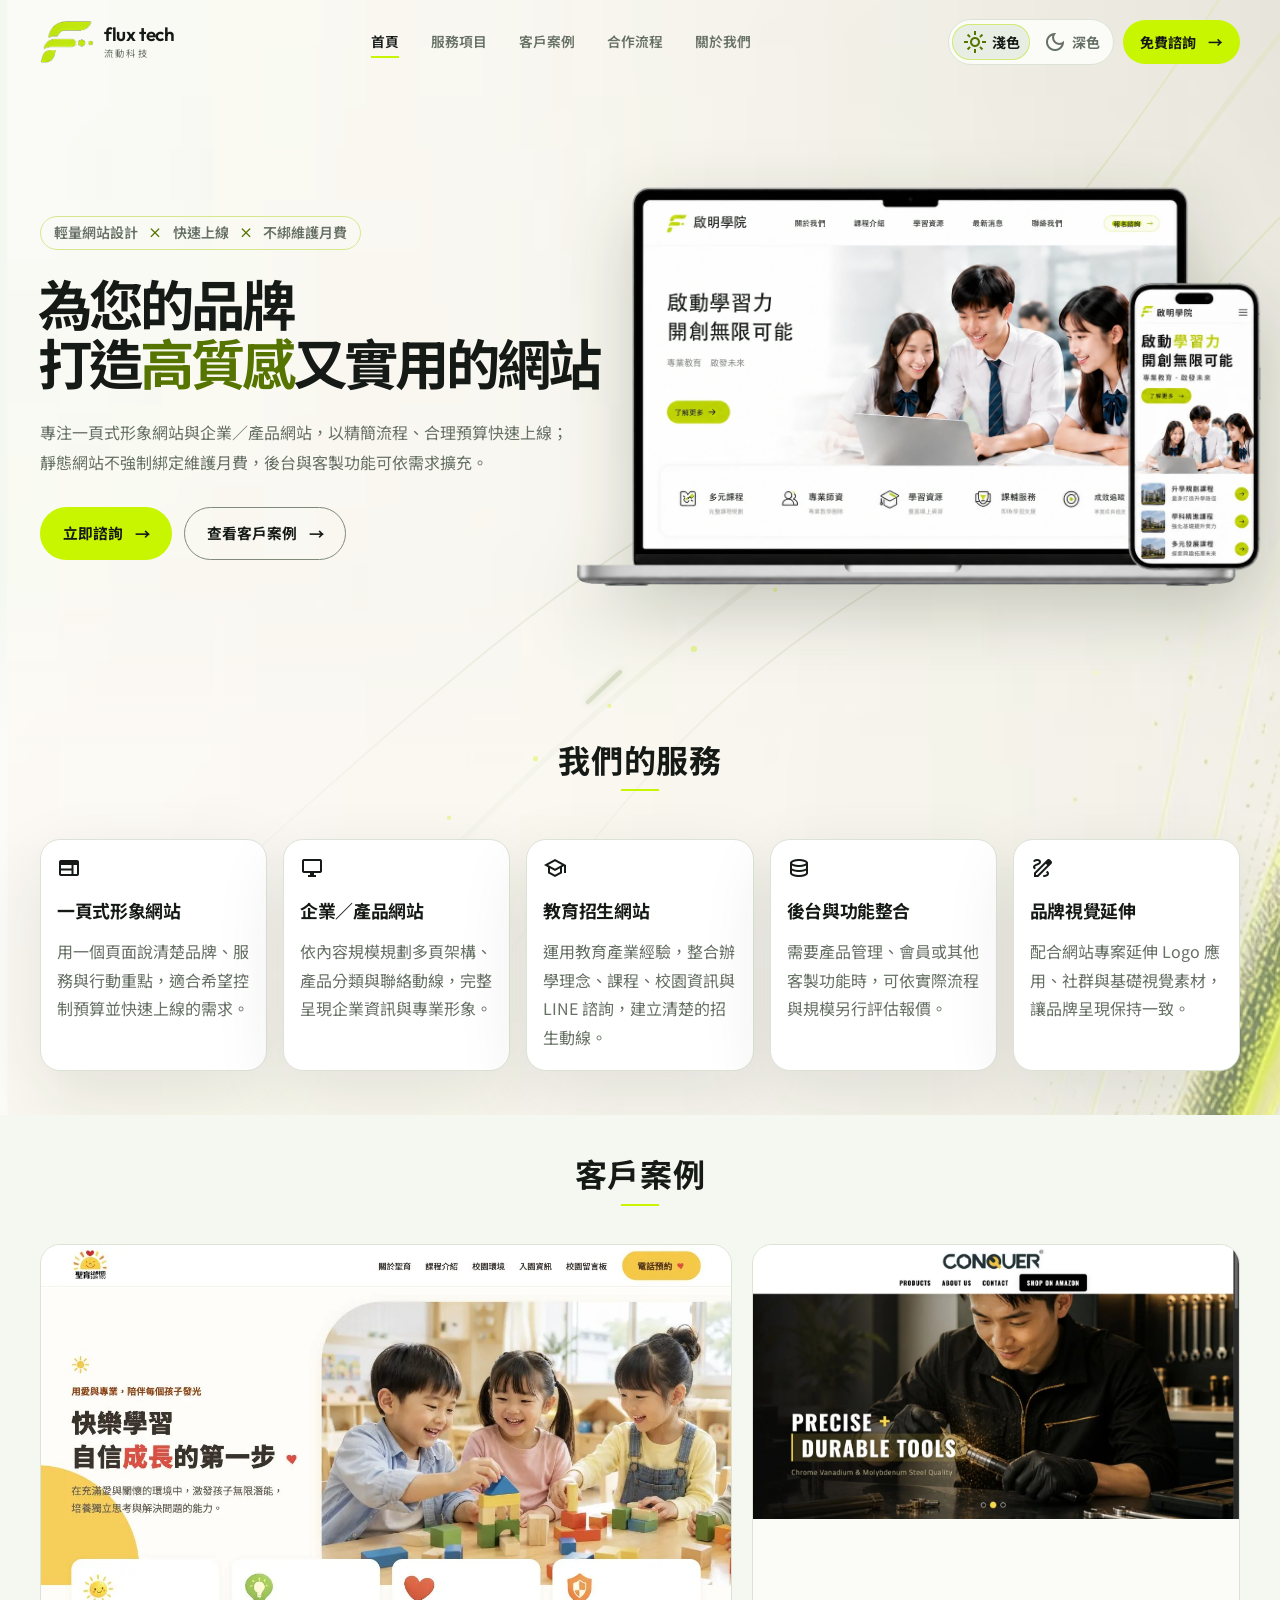
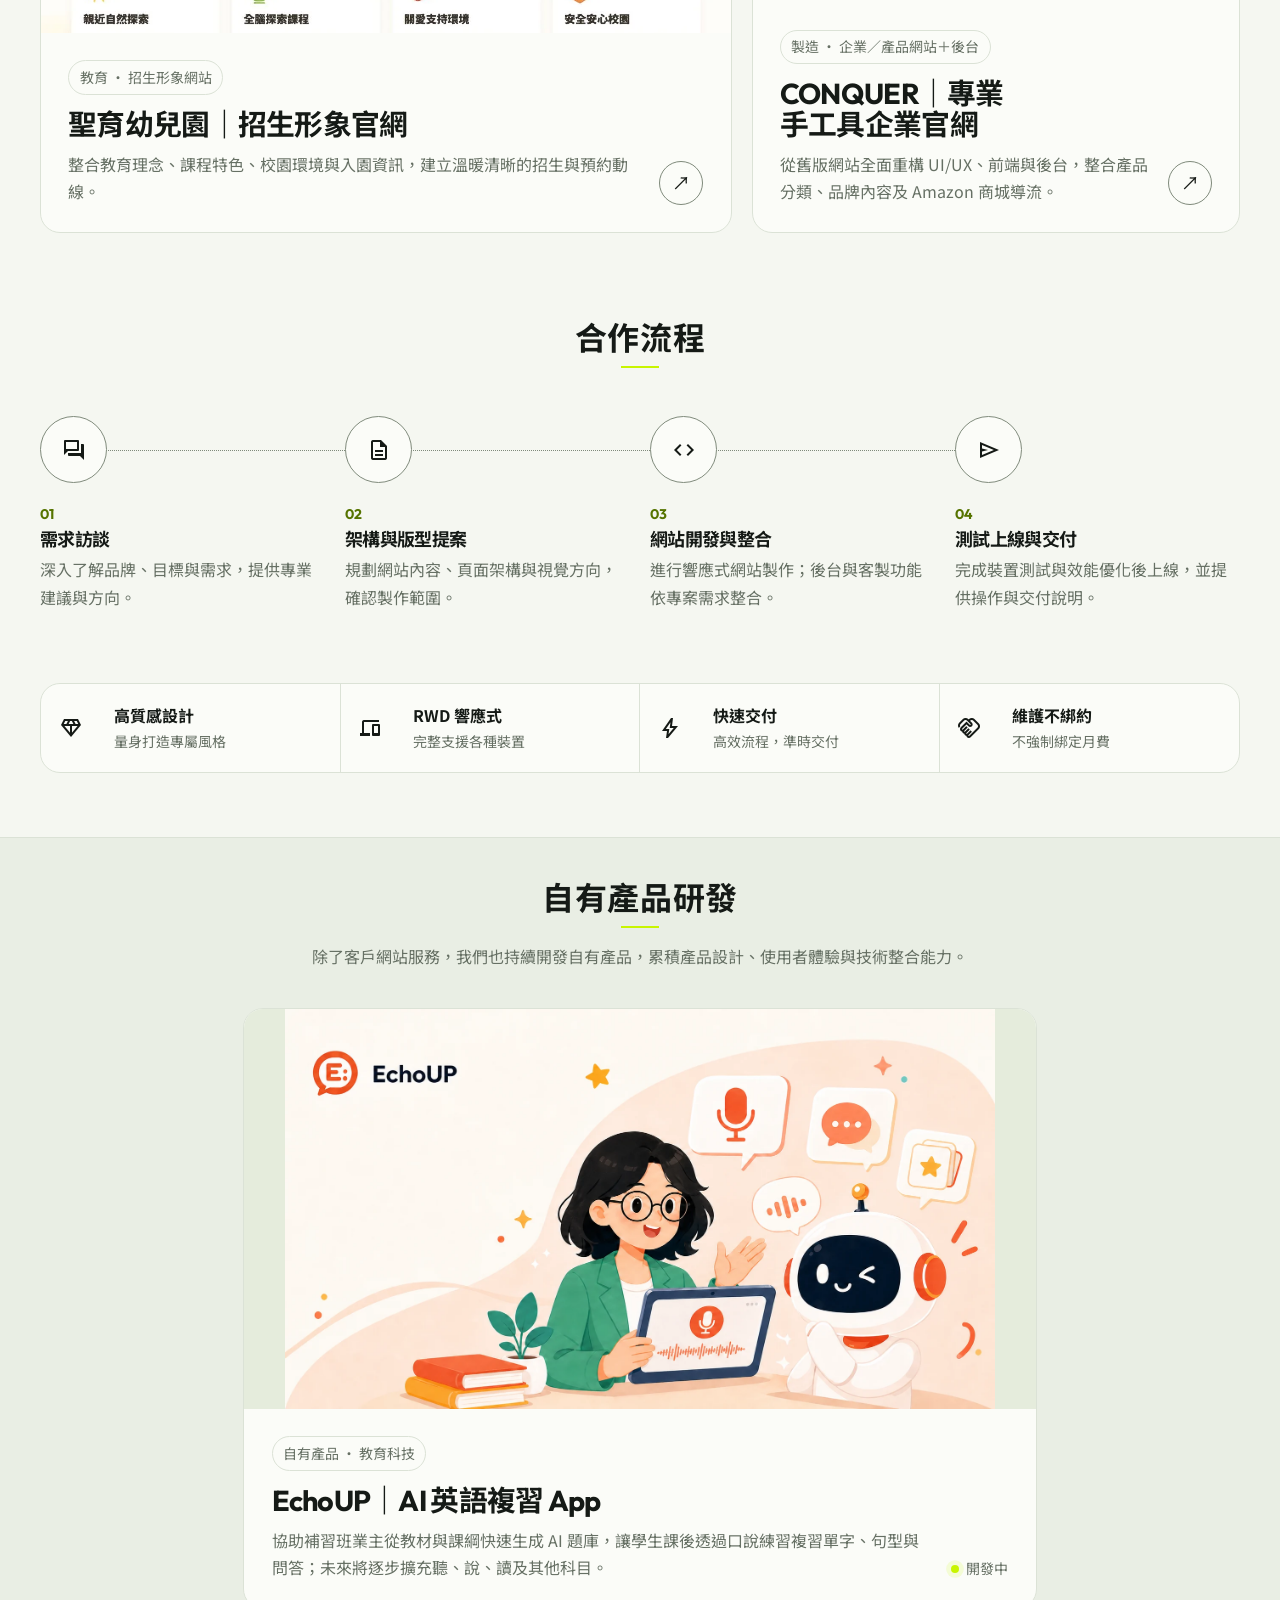
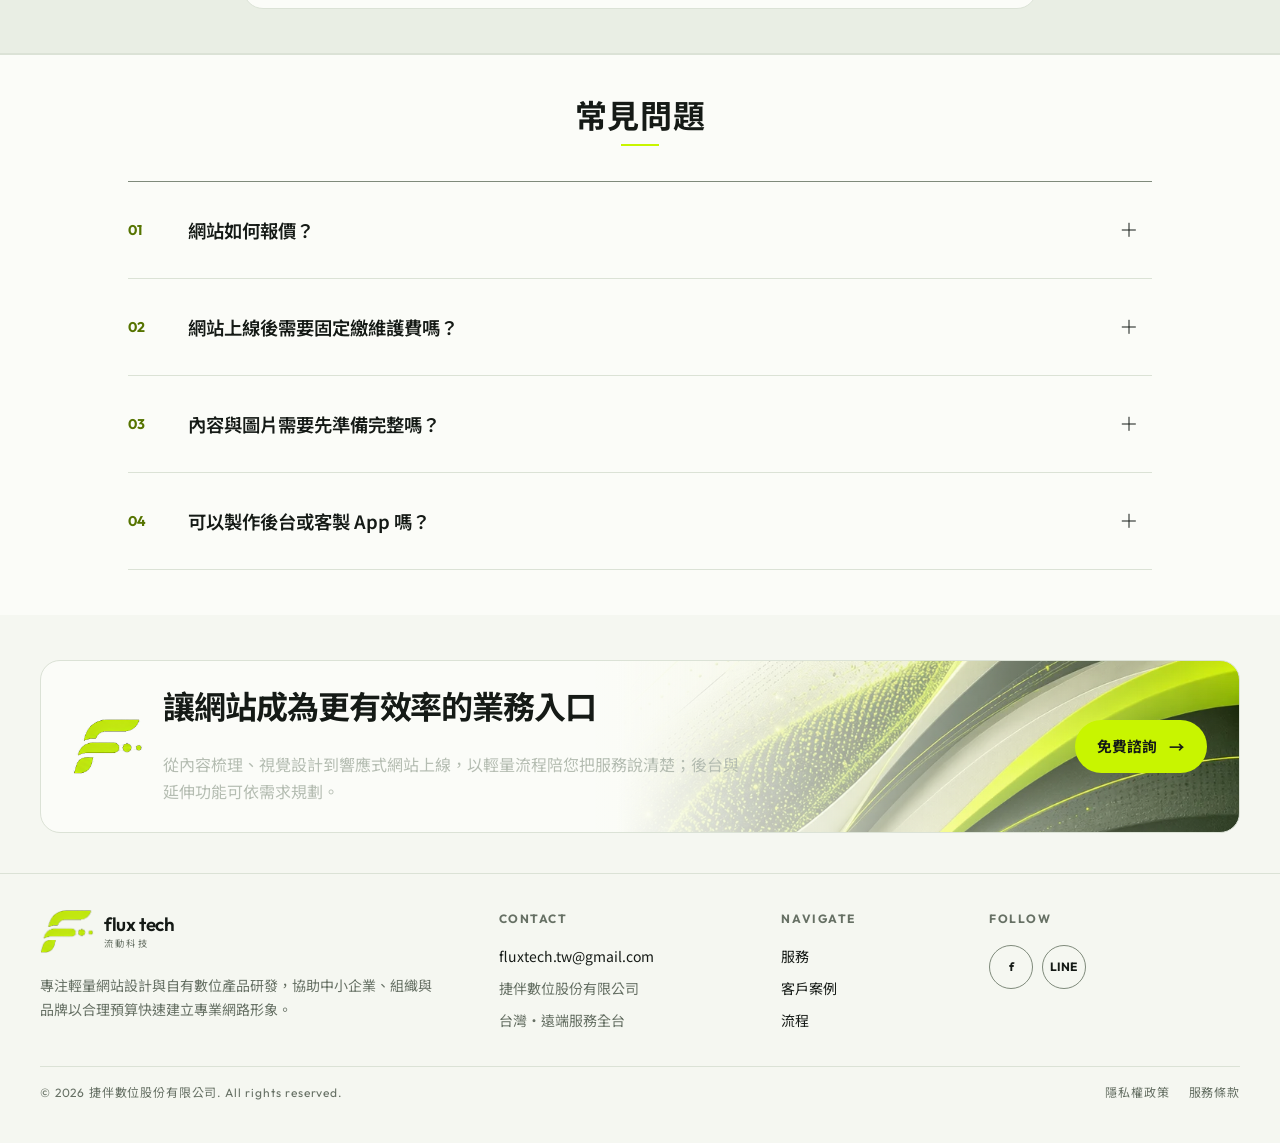
==== static.html @ bafb2372 "style: remove hero guide line" ====
<!doctype html>
<html lang="zh-Hant" data-theme="light">
  <head>
    <meta charset="UTF-8">
    <meta name="viewport" content="width=device-width, initial-scale=1, viewport-fit=cover">

    <script>
      (() => {
        try {
          const savedTheme = localStorage.getItem("fluxtech-theme");
          const systemTheme = window.matchMedia("(prefers-color-scheme: dark)").matches
            ? "dark"
            : "light";
          document.documentElement.dataset.theme = savedTheme || systemTheme;
        } catch {
          document.documentElement.dataset.theme = "light";
        }
      })();
    </script>

    <title>Fluxtech 流動科技｜輕量網站設計與快速上線</title>
    <meta
      name="description"
      content="Fluxtech 流動科技協助中小企業、組織與品牌，以合理預算快速建立一頁式形象網站與企業／產品網站；靜態網站不強制綁定維護月費，後台與客製功能依需求報價。"
    >
    <link rel="canonical" href="https://fluxtech.com.tw/">

    <meta property="og:type" content="website">
    <meta property="og:locale" content="zh_TW">
    <meta property="og:site_name" content="Fluxtech 流動科技">
    <meta property="og:title" content="Fluxtech 流動科技｜讓好網站，跟上你的生意速度">
    <meta
      property="og:description"
      content="輕量、敏捷、不強制綁定維護月費。從一頁式形象網站到企業／產品網站，後台與客製功能按需規劃。"
    >
    <meta property="og:url" content="https://fluxtech.com.tw/">
    <meta property="og:image" content="https://fluxtech.com.tw/assets/og-cover.jpg">
    <meta property="og:image:width" content="1200">
    <meta property="og:image:height" content="630">
    <meta property="og:image:alt" content="Fluxtech 流動科技品牌視覺">

    <meta name="twitter:card" content="summary_large_image">
    <meta name="twitter:title" content="Fluxtech 流動科技｜讓好網站，跟上你的生意速度">
    <meta
      name="twitter:description"
      content="輕量網站設計、快速上線，不強制綁定維護月費。"
    >
    <meta name="twitter:image" content="https://fluxtech.com.tw/assets/og-cover.jpg">

    <meta name="theme-color" content="#f5f7f1">
    <link rel="icon" type="image/png" sizes="96x96" href="assets/favicon-96.png">
    <link rel="apple-touch-icon" href="assets/apple-touch-icon.png">
    <link rel="manifest" href="site.webmanifest">

    <link rel="preconnect" href="https://fonts.googleapis.com">
    <link rel="preconnect" href="https://fonts.gstatic.com" crossorigin>
    <link
      href="https://fonts.googleapis.com/css2?family=Noto+Sans+TC:wght@400;500;600;700;800&amp;family=Outfit:wght@500;600;700&amp;display=swap"
      rel="stylesheet"
    >
    <link
      href="https://fonts.googleapis.com/css2?family=Material+Symbols+Outlined:opsz,wght,FILL,GRAD@24,300,0,0"
      rel="stylesheet"
    >
    <link rel="stylesheet" href="static.css?v=20260722-static-preview-2">

    <script type="application/ld+json">
      {
        "@context": "https://schema.org",
        "@type": "Organization",
        "name": "捷伴數位股份有限公司",
        "alternateName": ["Fluxtech 流動科技", "flux tech"],
        "url": "https://fluxtech.com.tw/",
        "logo": "https://fluxtech.com.tw/assets/apple-touch-icon.png",
        "email": "fluxtech.tw@gmail.com",
        "sameAs": [
          "https://www.facebook.com/profile.php?id=61590889914276",
          "https://lin.ee/OuQwwsB"
        ],
        "description": "專注輕量網站設計與自有數位產品研發，提供一頁式形象網站、企業與產品網站；後台與客製功能依需求規劃。"
      }
    </script>
  </head>

  <body>
    <a class="skip-link" href="#main-content">跳到主要內容</a>

    <header class="site-header" data-site-header>
      <div class="nav-shell">
        <a class="brand" href="#top" aria-label="Fluxtech 流動科技首頁">
          <img class="brand__mark" src="assets/flux-mark.png" width="230" height="182" alt="">
          <span class="brand__copy">
            <strong>flux tech</strong>
            <small>流動科技</small>
          </span>
        </a>

        <nav class="desktop-nav" aria-label="主要導覽">
          <a href="#top">首頁</a>
          <a href="#services">服務項目</a>
          <a href="#work">客戶案例</a>
          <a href="#process">合作流程</a>
          <a href="#about">關於我們</a>
        </nav>

        <div class="nav-actions">
          <div class="theme-picker theme-picker--desktop" role="group" aria-label="顯示模式">
            <button class="theme-picker__option" type="button" data-theme-option="light" aria-pressed="true">
              <span class="material-symbols-outlined" aria-hidden="true">light_mode</span>
              <span>淺色</span>
            </button>
            <button class="theme-picker__option" type="button" data-theme-option="dark" aria-pressed="false">
              <span class="material-symbols-outlined" aria-hidden="true">dark_mode</span>
              <span>深色</span>
            </button>
          </div>

          <button class="theme-toggle theme-toggle--compact" type="button" data-theme-toggle aria-label="切換為深色模式">
            <span class="material-symbols-outlined theme-toggle__icon" data-theme-toggle-icon aria-hidden="true">dark_mode</span>
            <span class="theme-toggle__label" data-theme-toggle-label>深色</span>
          </button>

          <a
            class="button button--compact nav-line-button"
            href="https://lin.ee/OuQwwsB"
            target="_blank"
            rel="noopener noreferrer"
            data-line-link
            data-placement="nav"
          >
            免費諮詢 <span aria-hidden="true">→</span>
          </a>

          <button
            class="menu-toggle"
            type="button"
            aria-label="開啟導覽選單"
            aria-expanded="false"
            aria-controls="mobile-nav"
            data-menu-toggle
          >
            <span class="material-symbols-outlined menu-toggle__icon" data-menu-toggle-icon aria-hidden="true">menu</span>
            <span class="menu-toggle__label" data-menu-toggle-label>選單</span>
          </button>
        </div>
      </div>

      <nav class="mobile-nav" id="mobile-nav" aria-label="行動版導覽" data-mobile-nav>
        <a href="#top"><span>01</span>首頁</a>
        <a href="#services"><span>02</span>服務項目</a>
        <a href="#work"><span>03</span>客戶案例</a>
        <a href="#process"><span>04</span>合作流程</a>
        <a href="#about"><span>05</span>關於我們</a>
        <div class="mobile-nav__theme">
          <span class="mobile-nav__theme-label">顯示模式</span>
          <div class="theme-picker theme-picker--mobile" role="group" aria-label="顯示模式">
            <button class="theme-picker__option" type="button" data-theme-option="light" aria-pressed="true">
              <span class="material-symbols-outlined" aria-hidden="true">light_mode</span>
              <span>淺色</span>
            </button>
            <button class="theme-picker__option" type="button" data-theme-option="dark" aria-pressed="false">
              <span class="material-symbols-outlined" aria-hidden="true">dark_mode</span>
              <span>深色</span>
            </button>
          </div>
        </div>
        <a
          class="mobile-nav__line"
          href="https://lin.ee/OuQwwsB"
          target="_blank"
          rel="noopener noreferrer"
          data-line-link
          data-placement="mobile_menu"
        >
          加入 LINE 官方帳號 <span aria-hidden="true">↗</span>
        </a>
      </nav>
    </header>

    <main id="main-content">
      <div class="flow-stage" data-flow-stage>
        <div class="flow-stage__raster" aria-hidden="true">
          <picture>
            <source media="(max-width: 39.999rem)" type="image/avif" data-flow-raster-source="avif" data-flow-raster-context="mobile">
            <source media="(max-width: 39.999rem)" type="image/webp" data-flow-raster-source="webp" data-flow-raster-context="mobile">
            <source type="image/avif" data-flow-raster-source="avif" data-flow-raster-context="desktop">
            <source type="image/webp" data-flow-raster-source="webp" data-flow-raster-context="desktop">
            <img
              data-flow-raster-image
              src="assets/flow-stage-raster-light-1586.webp"
              width="1586"
              height="992"
              alt=""
              fetchpriority="high"
            >
          </picture>
        </div>
        <div class="flow-stage__vector" aria-hidden="true">
          <svg viewBox="0 0 1600 1120" preserveAspectRatio="xMaxYMid slice" focusable="false">
            <defs>
              <linearGradient id="flow-lime" x1="0" x2="1" y1="1" y2="0">
                <stop class="flow-stop flow-stop--soft" offset="0"></stop>
                <stop class="flow-stop flow-stop--lime" offset="0.58"></stop>
                <stop class="flow-stop flow-stop--bright" offset="1"></stop>
              </linearGradient>
              <linearGradient id="flow-charcoal" x1="0" x2="1" y1="1" y2="0">
                <stop class="flow-stop flow-stop--charcoal-soft" offset="0"></stop>
                <stop class="flow-stop flow-stop--charcoal" offset="1"></stop>
              </linearGradient>
              <filter id="flow-glow" x="-30%" y="-30%" width="160%" height="160%">
                <feGaussianBlur stdDeviation="4" result="blur"></feGaussianBlur>
                <feMerge><feMergeNode in="blur"></feMergeNode><feMergeNode in="SourceGraphic"></feMergeNode></feMerge>
              </filter>
            </defs>
            <g class="flow-stage__vector-ribbons">
              <path class="flow-ribbon flow-ribbon--charcoal" d="M 1710 -46 C 1424 68 1415 320 1120 450 C 879 557 714 683 372 1157"></path>
              <path class="flow-ribbon flow-ribbon--wide" d="M 1670 -58 C 1460 164 1394 340 1175 486 C 979 616 869 755 596 1138"></path>
              <path class="flow-ribbon flow-ribbon--lime" d="M 1642 -30 C 1450 188 1368 370 1157 518 C 965 652 807 786 506 1135"></path>
              <path class="flow-ribbon flow-ribbon--fine" d="M 1730 92 C 1502 255 1430 436 1200 576 C 1000 696 906 818 720 1103"></path>
              <path class="flow-ribbon flow-ribbon--fine flow-ribbon--offset" d="M 1572 -72 C 1405 188 1305 348 1050 486 C 826 608 695 755 319 1078"></path>
              <path class="flow-ribbon flow-ribbon--glow" d="M 1652 16 C 1454 220 1388 360 1154 505 C 941 638 823 769 549 1110"></path>
            </g>
            <g class="flow-stage__vector-particles">
              <circle cx="1170" cy="532" r="3"></circle><circle cx="1085" cy="590" r="2"></circle><circle cx="1008" cy="646" r="3"></circle><circle cx="928" cy="700" r="2"></circle><circle cx="858" cy="750" r="2.5"></circle><circle cx="776" cy="806" r="2"></circle><circle cx="700" cy="865" r="1.6"></circle><circle cx="624" cy="925" r="1.4"></circle>
            </g>
          </svg>
        </div>

        <section class="hero" id="top" aria-labelledby="hero-title">
          <div class="hero__art" aria-hidden="true">
            <div class="hero__art-image"></div>
          </div>

          <div class="container hero__grid">
          <div class="hero__copy">
            <p class="hero__eyebrow reveal" style="--reveal-order: 0">
              <span>輕量網站設計</span><i>×</i><span>快速上線</span><i>×</i><span>不綁維護月費</span>
            </p>
            <h1 id="hero-title" class="reveal" style="--reveal-order: 1">
              為您的品牌<br>
              <span class="hero-title__line">打造<strong>高質感</strong>又實用的網站</span>
            </h1>
            <p class="hero__lead reveal" style="--reveal-order: 2">
              專注一頁式形象網站與企業／產品網站，以精簡流程、合理預算快速上線；
              靜態網站不強制綁定維護月費，後台與客製功能可依需求擴充。
            </p>
            <div class="hero__actions reveal" style="--reveal-order: 3">
              <a
                class="button button--primary"
                href="https://lin.ee/OuQwwsB"
                target="_blank"
                rel="noopener noreferrer"
                data-line-link
                data-placement="hero"
              >
                立即諮詢 <span aria-hidden="true">→</span>
              </a>
              <a class="button button--ghost" href="#work">
                查看客戶案例 <span aria-hidden="true">→</span>
              </a>
            </div>
          </div>

          <div class="hero__showcase reveal" style="--reveal-order: 4">
            <div class="hero-device">
              <picture>
                <source srcset="assets/hero-device-v5.webp" type="image/webp">
                <img
                  src="assets/hero-device-v5.png"
                  width="1536"
                  height="1024"
                  alt="筆電與手機展示啟明學院網站的桌機版與手機響應式版面"
                  fetchpriority="high"
                >
              </picture>
            </div>
          </div>
          </div>
        </section>

        <section class="service-section section" id="services" aria-labelledby="services-title">
          <div class="container">
          <div class="mockup-section-title reveal">
            <h2 id="services-title">我們的服務</h2>
            <span aria-hidden="true"></span>
          </div>

          <div class="service-card-grid">
            <article class="service-card reveal">
              <span class="material-symbols-outlined service-card__icon" aria-hidden="true">web</span>
              <h3>一頁式形象網站</h3>
              <p>用一個頁面說清楚品牌、服務與行動重點，適合希望控制預算並快速上線的需求。</p>
            </article>

            <article class="service-card reveal">
              <span class="material-symbols-outlined service-card__icon" aria-hidden="true">desktop_windows</span>
              <h3>企業／產品網站</h3>
              <p>依內容規模規劃多頁架構、產品分類與聯絡動線，完整呈現企業資訊與專業形象。</p>
            </article>

            <article class="service-card reveal">
              <span class="material-symbols-outlined service-card__icon" aria-hidden="true">school</span>
              <h3>教育招生網站</h3>
              <p>運用教育產業經驗，整合辦學理念、課程、校園資訊與 LINE 諮詢，建立清楚的招生動線。</p>
            </article>

            <article class="service-card reveal">
              <span class="material-symbols-outlined service-card__icon" aria-hidden="true">database</span>
              <h3>後台與功能整合</h3>
              <p>需要產品管理、會員或其他客製功能時，可依實際流程與規模另行評估報價。</p>
            </article>

            <article class="service-card reveal">
              <span class="material-symbols-outlined service-card__icon" aria-hidden="true">draw</span>
              <h3>品牌視覺延伸</h3>
              <p>配合網站專案延伸 Logo 應用、社群與基礎視覺素材，讓品牌呈現保持一致。</p>
            </article>
          </div>
          </div>
        </section>
      </div>

      <section class="work-section section" id="work" aria-labelledby="work-title">
        <div class="container">
          <div class="mockup-section-title work-section__title reveal">
            <h2 id="work-title">客戶案例</h2>
            <span aria-hidden="true"></span>
          </div>

          <div class="work-grid">
            <article class="case-card case-card--featured reveal">
              <a
                class="case-card__link"
                href="https://jjtsao.github.io/kindergarten-sample/index.html"
                target="_blank"
                rel="noopener noreferrer"
                data-portfolio-link
                data-case-id="sun-you-kindergarten"
                data-category="education"
                aria-label="查看聖育幼兒園招生形象官網"
              >
                <div class="case-visual case-visual--project">
                  <img src="assets/case-sunyou-v1.webp" width="1265" height="712" alt="" loading="lazy">
                </div>
                <div class="case-card__meta">
                  <div>
                    <span class="case-card__category">教育 · 招生形象網站</span>
                    <h3>聖育幼兒園｜招生形象官網</h3>
                    <p>整合教育理念、課程特色、校園環境與入園資訊，建立溫暖清晰的招生與預約動線。</p>
                  </div>
                  <span class="case-card__arrow" aria-hidden="true">↗</span>
                </div>
              </a>
            </article>

            <article class="case-card reveal">
              <a
                class="case-card__link"
                href="https://www.conquer.tw"
                target="_blank"
                rel="noopener noreferrer"
                data-portfolio-link
                data-case-id="conquer-tools"
                data-category="manufacturing"
                aria-label="查看 CONQUER 專業手工具企業官網"
              >
                <div class="case-visual case-visual--project case-visual--conquer">
                  <img src="assets/case-conquer-v1.webp" width="1265" height="712" alt="" loading="lazy">
                </div>
                <div class="case-card__meta">
                  <div>
                    <span class="case-card__category">製造 · 企業／產品網站＋後台</span>
                    <h3>CONQUER｜專業手工具企業官網</h3>
                    <p>從舊版網站全面重構 UI/UX、前端與後台，整合產品分類、品牌內容及 Amazon 商城導流。</p>
                  </div>
                  <span class="case-card__arrow" aria-hidden="true">↗</span>
                </div>
              </a>
            </article>
          </div>
        </div>
      </section>

      <section class="process-section section" id="process" aria-labelledby="process-title">
        <div class="container">
          <div class="mockup-section-title reveal">
            <h2 id="process-title">合作流程</h2>
            <span aria-hidden="true"></span>
          </div>

          <ol class="process-steps">
            <li class="process-step reveal">
              <div class="process-step__icon"><span class="material-symbols-outlined" aria-hidden="true">forum</span></div>
              <div class="process-step__copy"><span>01</span><h3>需求訪談</h3><p>深入了解品牌、目標與需求，提供專業建議與方向。</p></div>
            </li>
            <li class="process-step reveal">
              <div class="process-step__icon"><span class="material-symbols-outlined" aria-hidden="true">description</span></div>
              <div class="process-step__copy"><span>02</span><h3>架構與版型提案</h3><p>規劃網站內容、頁面架構與視覺方向，確認製作範圍。</p></div>
            </li>
            <li class="process-step reveal">
              <div class="process-step__icon"><span class="material-symbols-outlined" aria-hidden="true">code</span></div>
              <div class="process-step__copy"><span>03</span><h3>網站開發與整合</h3><p>進行響應式網站製作；後台與客製功能依專案需求整合。</p></div>
            </li>
            <li class="process-step reveal">
              <div class="process-step__icon"><span class="material-symbols-outlined" aria-hidden="true">send</span></div>
              <div class="process-step__copy"><span>04</span><h3>測試上線與交付</h3><p>完成裝置測試與效能優化後上線，並提供操作與交付說明。</p></div>
            </li>
          </ol>

          <div class="quality-strip reveal" aria-label="服務特色">
            <div><span class="material-symbols-outlined" aria-hidden="true">diamond</span><p><strong>高質感設計</strong><small>量身打造專屬風格</small></p></div>
            <div><span class="material-symbols-outlined" aria-hidden="true">devices</span><p><strong>RWD 響應式</strong><small>完整支援各種裝置</small></p></div>
            <div><span class="material-symbols-outlined" aria-hidden="true">bolt</span><p><strong>快速交付</strong><small>高效流程，準時交付</small></p></div>
            <div><span class="material-symbols-outlined" aria-hidden="true">handshake</span><p><strong>維護不綁約</strong><small>不強制綁定月費</small></p></div>
          </div>
        </div>
      </section>

      <section class="product-section section" id="products" aria-labelledby="products-title">
        <div class="container">
          <div class="mockup-section-title product-section__title reveal">
            <h2 id="products-title">自有產品研發</h2>
            <span aria-hidden="true"></span>
          </div>
          <p class="product-section__intro reveal">
            除了客戶網站服務，我們也持續開發自有產品，累積產品設計、使用者體驗與技術整合能力。
          </p>

          <div class="product-grid product-grid--single">
            <article class="case-card case-card--coming case-card--app-small reveal">
              <div class="case-card__link" aria-label="EchoUP AI 英語複習 App 開發中">
                <div class="case-visual case-visual--project case-visual--app">
                  <img
                    src="assets/case-echoup-v2.webp?v=20260722-echoup-1"
                    width="1672"
                    height="941"
                    alt="EchoUP AI 英語複習 App 介面與角色插圖"
                    loading="eager"
                    fetchpriority="low"
                  >
                </div>
                <div class="case-card__meta">
                  <div>
                    <span class="case-card__category">自有產品 · 教育科技</span>
                    <h3>EchoUP｜AI 英語複習 App</h3>
                    <p>協助補習班業主從教材與課綱快速生成 AI 題庫，讓學生課後透過口說練習複習單字、句型與問答；未來將逐步擴充聽、說、讀及其他科目。</p>
                  </div>
                  <span class="status-dot">開發中</span>
                </div>
              </div>
            </article>

            <article class="case-card case-card--coming case-card--app-large reveal" hidden>
              <div class="case-card__link" aria-label="球友局 TeeMates 高爾夫球友 App 即將推出">
                <div class="case-visual case-visual--project case-visual--app">
                  <img src="assets/case-teemates-v5.webp" width="1265" height="970" alt="球友局 TeeMates 高爾夫球友 App 手機介面" loading="lazy">
                </div>
                <div class="case-card__meta">
                  <div>
                    <span class="case-card__category">自有產品 · 運動科技</span>
                    <h3>球友局 TeeMates｜高爾夫球友 App</h3>
                    <p>從零打造高爾夫賽事、成績追蹤與球友互動體驗，涵蓋品牌視覺、操作介面與 App 核心功能。</p>
                  </div>
                  <span class="status-dot">開發中</span>
                </div>
              </div>
            </article>
          </div>
        </div>
      </section>

      <section class="faq-section section" id="faq" aria-labelledby="faq-title">
        <div class="container">
          <div class="mockup-section-title reveal">
            <h2 id="faq-title">常見問題</h2>
            <span aria-hidden="true"></span>
          </div>

          <div class="faq-list">
            <details class="reveal">
              <summary><span>01</span>網站如何報價？<i aria-hidden="true"></i></summary>
              <div class="faq-answer">
                <p>我們會依頁面數量、內容整理、設計需求與功能範圍評估。先透過 LINE 了解需求後提供報價；目前以輕量的一頁式網站為主，若需多頁、後台或客製功能會另行估價。</p>
              </div>
            </details>
            <details class="reveal">
              <summary><span>02</span>網站上線後需要固定繳維護費嗎？<i aria-hidden="true"></i></summary>
              <div class="faq-answer">
                <p>靜態網站不強制綁定維護月費。網域、主機等第三方費用仍依實際方案支付；日後若需要改版、內容更新或技術支援，再依工作範圍另外報價。</p>
              </div>
            </details>
            <details class="reveal">
              <summary><span>03</span>內容與圖片需要先準備完整嗎？<i aria-hidden="true"></i></summary>
              <div class="faq-answer">
                <p>不用一開始全部備齊。我們會先確認網站目標與必要欄位，可先用暫代內容建立版型，再由您補上正式文字與圖片完成上線。</p>
              </div>
            </details>
            <details class="reveal">
              <summary><span>04</span>可以製作後台或客製 App 嗎？<i aria-hidden="true"></i></summary>
              <div class="faq-answer">
                <p>可以個別評估，但不屬於目前的標準網站方案。後台、會員或其他客製功能會依流程與規模另行規劃；Fluxtech 現階段的 App 重心以 EchoUP、TeeMates 等自有產品研發為主。</p>
              </div>
            </details>
          </div>
        </div>
      </section>

      <section class="contact-cta" id="contact" aria-labelledby="contact-title">
        <div class="container contact-banner">
          <img src="assets/flux-mark.png" width="230" height="182" alt="" aria-hidden="true">
          <div class="contact-banner__copy">
            <h2 id="contact-title">讓網站成為更有效率的業務入口</h2>
            <p>從內容梳理、視覺設計到響應式網站上線，以輕量流程陪您把服務說清楚；後台與延伸功能可依需求規劃。</p>
          </div>
          <a
            class="button button--primary"
            href="https://lin.ee/OuQwwsB"
            target="_blank"
            rel="noopener noreferrer"
            data-line-link
            data-placement="footer"
          >
            免費諮詢 <span aria-hidden="true">→</span>
          </a>
        </div>
      </section>
    </main>

    <footer class="site-footer" id="about">
      <div class="container footer-grid">
        <div class="footer-brand">
          <a class="brand" href="#top" aria-label="回到頁首">
            <img class="brand__mark" src="assets/flux-mark.png" width="230" height="182" alt="">
            <span class="brand__copy"><strong>flux tech</strong><small>流動科技</small></span>
          </a>
          <p>專注輕量網站設計與自有數位產品研發，協助中小企業、組織與品牌以合理預算快速建立專業網路形象。</p>
        </div>

        <div class="footer-contact">
          <p class="footer-label">CONTACT</p>
          <a href="mailto:fluxtech.tw@gmail.com">fluxtech.tw@gmail.com</a>
          <span>捷伴數位股份有限公司</span>
          <span>台灣・遠端服務全台</span>
        </div>

        <div class="footer-nav">
          <p class="footer-label">NAVIGATE</p>
          <a href="#services">服務</a>
          <a href="#work">客戶案例</a>
          <a href="#process">流程</a>
        </div>

        <div class="footer-social">
          <p class="footer-label">FOLLOW</p>
          <div aria-label="社群平台">
            <a
              href="https://www.facebook.com/profile.php?id=61590889914276"
              target="_blank"
              rel="noopener noreferrer"
              aria-label="前往 Fluxtech Facebook 粉絲專頁"
            >
              <span aria-hidden="true">f</span>
            </a>
            <a
              href="https://lin.ee/OuQwwsB"
              target="_blank"
              rel="noopener noreferrer"
              data-line-link
              data-placement="footer_social"
              aria-label="加入 Fluxtech LINE 官方帳號"
            >
              <span aria-hidden="true">LINE</span>
            </a>
          </div>
        </div>
      </div>

      <div class="container footer-bottom">
        <p>© <span data-current-year>2026</span> 捷伴數位股份有限公司. All rights reserved.</p>
        <p><span>隱私權政策</span><span>服務條款</span></p>
      </div>
    </footer>

    <a
      class="mobile-line-bar"
      href="https://lin.ee/OuQwwsB"
      target="_blank"
      rel="noopener noreferrer"
      data-line-link
      data-placement="mobile_sticky"
      data-mobile-sticky
      aria-hidden="true"
      tabindex="-1"
    >
      LINE 免費諮詢 <span aria-hidden="true">↗</span>
    </a>

    <script src="site-config.js"></script>
    <script src="main-static.js?v=20260722-static-preview-1"></script>
  </body>
</html>
---- static.css ----
@layer reset, tokens, base, components, sections, utilities, responsive;

@layer reset {
  *,
  *::before,
  *::after {
    box-sizing: border-box;
  }

  html {
    scroll-behavior: smooth;
    -webkit-text-size-adjust: 100%;
  }

  body,
  h1,
  h2,
  h3,
  p,
  ul,
  ol {
    margin: 0;
  }

  ul,
  ol {
    padding: 0;
    list-style: none;
  }

  img,
  picture {
    display: block;
    max-width: 100%;
  }

  button,
  input,
  textarea,
  select {
    font: inherit;
  }

  button,
  summary {
    cursor: pointer;
  }

  a {
    color: inherit;
    text-decoration: none;
  }
}

@layer tokens {
  :root {
    color-scheme: light;

    --font-display: "Outfit", "Noto Sans TC", "PingFang TC", sans-serif;
    --font-body: "Noto Sans TC", "PingFang TC", "Microsoft JhengHei", sans-serif;
    --text-caption: 0.75rem;
    --text-meta: 0.875rem;
    --text-body: 1rem;

    --brand: #c8f500;
    --brand-bright: #d7ff1a;
    --brand-deep: #567400;
    --ink-on-brand: #151a16;

    --page: #f5f7f1;
    --surface: #fbfcf8;
    --surface-raised: #ffffff;
    --surface-soft: #e9eee4;
    --text: #151a16;
    --text-soft: #667064;
    --line: #dbe2d6;
    --line-strong: #7f8a7b;
    --focus: #567400;
    --header: #f5f7f1;
    --header-alpha: rgba(245, 247, 241, 0.9);
    --hero-image: url("assets/hero-flow-light.webp");
    --section-contrast: #e9eee4;
    --shadow-soft: 0 24px 70px rgba(32, 43, 25, 0.1);

    --success: #147a54;
    --ease-out: cubic-bezier(0.16, 1, 0.3, 1);
    --ease-in-out: cubic-bezier(0.65, 0, 0.35, 1);
    --header-height: 4.75rem;
    --container: 78rem;
    --gutter: clamp(1.1rem, 4vw, 2.5rem);
    --section-space: clamp(5.5rem, 12vw, 10rem);
    --radius-sm: 0.75rem;
    --radius-md: 1.25rem;
    --radius-lg: 2rem;
  }

  html[data-theme="dark"] {
    color-scheme: dark;

    --page: #0b0e0c;
    --surface: #111611;
    --surface-raised: #171d17;
    --surface-soft: #1d241d;
    --text: #f5f7f1;
    --text-soft: #a8b0a4;
    --line: #283028;
    --line-strong: #556255;
    --focus: #c8f500;
    --header: #0b0e0c;
    --header-alpha: rgba(11, 14, 12, 0.9);
    --hero-image: url("assets/hero-flow-dark.webp");
    --section-contrast: #0f140f;
    --shadow-soft: none;
  }
}

@layer base {
  body {
    min-width: 20rem;
    min-height: 100vh;
    padding-bottom: 0;
    overflow-x: hidden;
    background: var(--page);
    color: var(--text);
    font-family: var(--font-body);
    font-size: var(--text-body);
    line-height: 1.7;
    text-rendering: optimizeLegibility;
    -webkit-font-smoothing: antialiased;
    transition:
      background-color 240ms var(--ease-in-out),
      color 240ms var(--ease-in-out);
  }

  ::selection {
    background: var(--brand);
    color: var(--ink-on-brand);
  }

  :focus-visible {
    outline: 3px solid var(--focus);
    outline-offset: 4px;
  }

  h1,
  h2,
  h3 {
    font-family: var(--font-display);
    font-weight: 700;
    line-height: 1.06;
    letter-spacing: -0.035em;
    text-wrap: balance;
  }

  h2 {
    font-size: clamp(2.6rem, 7vw, 5.6rem);
  }

  p {
    text-wrap: wrap;
  }

  section[id] {
    scroll-margin-top: calc(var(--header-height) + 1.5rem);
  }

  .container {
    width: min(calc(100% - (var(--gutter) * 2)), var(--container));
    margin-inline: auto;
  }

  .section {
    padding-block: var(--section-space);
  }
}

@layer components {
  .skip-link {
    position: fixed;
    z-index: 1000;
    top: 0.75rem;
    left: 0.75rem;
    padding: 0.65rem 1rem;
    border-radius: 999px;
    transform: translateY(-180%);
    background: var(--brand);
    color: var(--ink-on-brand);
    font-weight: 700;
    transition: transform 180ms var(--ease-out);
  }

  .skip-link:focus {
    transform: translateY(0);
  }

  .eyebrow {
    display: flex;
    align-items: center;
    gap: 0.7rem;
    color: var(--brand-deep);
    font-family: var(--font-display);
    font-size: 0.72rem;
    font-weight: 700;
    letter-spacing: 0.14em;
    line-height: 1.3;
  }

  .eyebrow::before {
    width: 1.9rem;
    height: 2px;
    background: currentColor;
    content: "";
  }

  html[data-theme="dark"] .eyebrow {
    color: var(--brand);
  }

  .button {
    display: inline-flex;
    min-height: 3.35rem;
    align-items: center;
    justify-content: center;
    gap: 0.75rem;
    padding: 0.78rem 1.35rem;
    border: 1px solid transparent;
    border-radius: 999px;
    font-size: 0.92rem;
    font-weight: 700;
    line-height: 1;
    transition:
      transform 180ms var(--ease-out),
      background-color 180ms var(--ease-out),
      border-color 180ms var(--ease-out),
      color 180ms var(--ease-out);
  }

  .button span {
    display: inline-block;
    font-size: 1.05em;
    transition: transform 180ms var(--ease-out);
  }

  .button--primary {
    background: var(--brand);
    color: var(--ink-on-brand);
  }

  .button--ghost {
    border-color: var(--line-strong);
    background: transparent;
    color: var(--text);
  }

  .button--compact {
    min-height: 2.75rem;
    padding: 0.65rem 1rem;
    background: var(--brand);
    color: var(--ink-on-brand);
    font-size: var(--text-meta);
  }

  .text-link {
    display: inline-flex;
    min-height: 2.75rem;
    align-items: center;
    gap: 0.7rem;
    border-bottom: 1px solid var(--text);
    font-weight: 700;
  }

  .text-link span {
    color: var(--brand-deep);
  }

  html[data-theme="dark"] .text-link span {
    color: var(--brand);
  }

  .section-heading {
    display: grid;
    gap: 2rem;
    margin-bottom: clamp(3.5rem, 8vw, 6.5rem);
  }

  .section-heading .eyebrow,
  .process-intro .eyebrow,
  .faq-intro .eyebrow {
    margin-bottom: 1.5rem;
  }

  .section-heading > p,
  .section-note,
  .process-intro > p {
    max-width: 36rem;
    color: var(--text-soft);
    font-size: 1.02rem;
  }

  .site-header {
    position: fixed;
    z-index: 200;
    top: 0;
    right: 0;
    left: 0;
    border-bottom: 1px solid transparent;
    background: transparent;
    transition:
      background-color 220ms var(--ease-out),
      border-color 220ms var(--ease-out),
      transform 220ms var(--ease-out);
  }

  .site-header.is-scrolled,
  .site-header.is-menu-open {
    border-color: var(--line);
    background: var(--header-alpha);
    -webkit-backdrop-filter: blur(18px);
    backdrop-filter: blur(18px);
  }

  .nav-shell {
    display: flex;
    width: min(calc(100% - (var(--gutter) * 2)), 84rem);
    height: var(--header-height);
    align-items: center;
    justify-content: space-between;
    gap: 1rem;
    margin-inline: auto;
  }

  .brand {
    display: inline-flex;
    min-height: 2.75rem;
    align-items: center;
    gap: 0.65rem;
  }

  .brand__mark {
    width: 2.7rem;
    height: 2.15rem;
    object-fit: contain;
  }

  .brand__copy {
    display: grid;
    line-height: 1;
  }

  .brand__copy strong {
    font-family: var(--font-display);
    font-size: 1.05rem;
    font-weight: 600;
    letter-spacing: -0.02em;
  }

  .brand__copy small {
    margin-top: 0.33rem;
    color: var(--text-soft);
    font-size: 0.58rem;
    letter-spacing: 0.24em;
  }

  .desktop-nav {
    display: none;
    align-items: center;
    gap: 2rem;
    font-size: 0.86rem;
    font-weight: 600;
  }

  .desktop-nav a {
    position: relative;
    display: inline-flex;
    min-height: 2.75rem;
    align-items: center;
    color: var(--text-soft);
    transition: color 160ms var(--ease-out);
  }

  .desktop-nav a::after {
    position: absolute;
    right: 0;
    bottom: 0.4rem;
    left: 0;
    height: 2px;
    transform: scaleX(0);
    transform-origin: right;
    background: var(--brand);
    content: "";
    transition: transform 220ms var(--ease-out);
  }

  .desktop-nav a.is-active {
    color: var(--text);
  }

  .desktop-nav a.is-active::after {
    transform: scaleX(1);
    transform-origin: left;
  }

  .nav-actions {
    display: flex;
    align-items: center;
    gap: 0.55rem;
  }

  .nav-line-button {
    display: none;
  }

  .menu-toggle {
    display: inline-flex;
    min-height: 2.75rem;
    align-items: center;
    justify-content: center;
    gap: 0.4rem;
    padding: 0.45rem 0.75rem;
    border: 1px solid var(--line);
    border-radius: 999px;
    background: var(--surface);
    color: var(--text);
    white-space: nowrap;
    transition:
      border-color 180ms var(--ease-out),
      background-color 180ms var(--ease-out),
      transform 180ms var(--ease-out);
  }

  .theme-toggle {
    display: none;
    min-height: 2.75rem;
    align-items: center;
    justify-content: center;
    gap: 0.35rem;
    padding: 0.45rem 0.75rem;
    border: 1px solid var(--line);
    border-radius: 999px;
    background: var(--surface);
    color: var(--text);
    transition:
      border-color 180ms var(--ease-out),
      background-color 180ms var(--ease-out),
      transform 180ms var(--ease-out);
  }

  .theme-toggle__icon {
    color: var(--brand-deep);
    font-size: 1.1rem;
  }

  html[data-theme="dark"] .theme-toggle__icon {
    color: var(--brand);
  }

  .theme-toggle__label {
    font-size: var(--text-meta);
    font-weight: 700;
    line-height: 1;
  }

  .theme-picker {
    align-items: center;
    gap: 0.15rem;
    padding: 0.2rem;
    border: 1px solid var(--line);
    border-radius: 999px;
    background: var(--surface);
  }

  .theme-picker--desktop {
    display: none;
  }

  .theme-picker__option {
    display: inline-flex;
    min-height: 2.3rem;
    align-items: center;
    justify-content: center;
    gap: 0.3rem;
    padding: 0.35rem 0.65rem;
    border: 0;
    border-radius: 999px;
    background: transparent;
    color: var(--text-soft);
    font-size: var(--text-meta);
    font-weight: 700;
    line-height: 1;
    transition:
      background-color 180ms var(--ease-out),
      color 180ms var(--ease-out),
      transform 180ms var(--ease-out);
  }

  .theme-picker__option .material-symbols-outlined {
    font-size: 1rem;
  }

  .theme-picker__option[aria-pressed="true"] {
    background: var(--surface-soft);
    color: var(--text);
    box-shadow: inset 0 0 0 1px color-mix(in srgb, var(--brand) 45%, var(--line));
  }

  .theme-picker__option[aria-pressed="true"] .material-symbols-outlined {
    color: var(--brand-deep);
  }

  .theme-toggle:active,
  .theme-picker__option:active {
    transform: scale(0.97);
  }

  html[data-theme="dark"] .theme-picker__option[aria-pressed="true"] .material-symbols-outlined {
    color: var(--brand);
  }

  .menu-toggle__icon {
    font-size: 1.2rem;
    line-height: 1;
  }

  .menu-toggle__label {
    font-size: var(--text-meta);
    font-weight: 700;
    line-height: 1;
  }

  .menu-toggle[aria-expanded="true"] {
    border-color: var(--line-strong);
    background: var(--surface-soft);
  }

  .menu-toggle:active {
    transform: scale(0.97);
  }

  .mobile-nav {
    position: fixed;
    z-index: 190;
    top: calc(var(--header-height) + 0.65rem);
    right: max(var(--gutter), env(safe-area-inset-right));
    left: auto;
    display: grid;
    width: min(20rem, calc(100vw - (var(--gutter) * 2)));
    max-height: calc(100svh - var(--header-height) - 1.3rem);
    gap: 0;
    padding: 0.75rem 1rem max(1rem, env(safe-area-inset-bottom));
    overflow-y: auto;
    overscroll-behavior: contain;
    visibility: hidden;
    transform: translate(0.35rem, -0.5rem) scale(0.98);
    transform-origin: top right;
    border: 1px solid var(--line);
    border-radius: var(--radius-md);
    background: var(--surface-raised);
    box-shadow: 0 1.25rem 3rem color-mix(in srgb, #0b0e0c 24%, transparent);
    opacity: 0;
    pointer-events: none;
    transition:
      opacity 200ms var(--ease-out),
      transform 240ms var(--ease-out),
      visibility 0s linear 240ms;
  }

  .mobile-nav[data-open="true"] {
    visibility: visible;
    transform: translate(0, 0) scale(1);
    opacity: 1;
    pointer-events: auto;
    transition-delay: 0s;
  }

  .mobile-nav > a {
    display: flex;
    min-height: 4rem;
    align-items: center;
    gap: 1rem;
    border-bottom: 1px solid var(--line);
    font-family: var(--font-display);
    font-size: 1.35rem;
    font-weight: 600;
  }

  .mobile-nav > a span {
    color: var(--text-soft);
    font-size: var(--text-caption);
    letter-spacing: 0.1em;
  }

  .mobile-nav__theme {
    display: flex;
    min-height: 4.75rem;
    align-items: center;
    justify-content: space-between;
    gap: 1rem;
    border-bottom: 1px solid var(--line);
  }

  .mobile-nav__theme-label {
    color: var(--text-soft);
    font-size: var(--text-meta);
    font-weight: 600;
  }

  .theme-picker--mobile {
    display: flex;
    width: min(13rem, 65%);
  }

  .theme-picker--mobile .theme-picker__option {
    flex: 1;
    min-height: 2.75rem;
  }

  .mobile-nav .mobile-nav__line {
    min-height: 3.4rem;
    justify-content: center;
    margin-top: 1.25rem;
    border: 0;
    border-radius: 999px;
    background: var(--brand);
    color: var(--ink-on-brand);
    font-family: var(--font-body);
    font-size: 0.92rem;
    font-weight: 700;
  }

  .mobile-line-bar {
    position: fixed;
    z-index: 180;
    right: max(0.75rem, env(safe-area-inset-right));
    bottom: max(0.75rem, env(safe-area-inset-bottom));
    left: auto;
    display: flex;
    min-height: 3rem;
    align-items: center;
    justify-content: center;
    gap: 0.55rem;
    padding: 0.65rem 1rem;
    visibility: hidden;
    transform: translateY(0.75rem) scale(0.98);
    border: 1px solid #dbff45;
    border-radius: 999px;
    background: var(--brand);
    color: var(--ink-on-brand);
    box-shadow: 0 10px 28px rgba(38, 49, 20, 0.16);
    font-size: var(--text-meta);
    font-weight: 700;
    opacity: 0;
    pointer-events: none;
    transition:
      opacity 180ms var(--ease-out),
      transform 220ms var(--ease-out),
      visibility 0s linear 220ms;
  }

  .mobile-line-bar[data-visible="true"] {
    visibility: visible;
    transform: translateY(0) scale(1);
    opacity: 1;
    pointer-events: auto;
    transition-delay: 0s;
  }
}

@layer sections {
  .flow-stage {
    position: relative;
    isolation: isolate;
    overflow: clip;
    background: linear-gradient(to bottom, var(--page) 0%, var(--page) 52%, var(--surface) 68%, var(--surface) 100%);
  }

  .flow-stage__raster,
  .flow-stage__vector {
    position: absolute;
    z-index: 0;
    inset: -3%;
    pointer-events: none;
  }

  .flow-stage__raster {
    display: grid;
    align-items: end;
    justify-items: end;
    opacity: 0.66;
  }

  .flow-stage__raster picture {
    display: block;
    width: min(118vw, 99.125rem);
    max-width: none;
    transform: translate(3%, 1%);
  }

  .flow-stage__raster img {
    display: block;
    width: 100%;
    height: auto;
  }

  .flow-stage__vector {
    opacity: 0;
    overflow: hidden;
    transition: opacity 320ms var(--ease-out);
  }

  .flow-stage__vector svg {
    display: block;
    width: 100%;
    height: 100%;
  }

  .flow-stage__vector-ribbons {
    transform-origin: 100% 50%;
    animation: flow-vector-drift 15s ease-in-out infinite alternate;
  }

  .flow-ribbon {
    fill: none;
    stroke-linecap: round;
  }

  .flow-ribbon--charcoal {
    stroke: url(#flow-charcoal);
    stroke-width: 54;
    opacity: 0.2;
  }

  .flow-ribbon--wide {
    stroke: url(#flow-lime);
    stroke-width: 26;
    opacity: 0.16;
  }

  .flow-ribbon--lime {
    stroke: url(#flow-lime);
    stroke-width: 5;
    opacity: 0.66;
  }

  .flow-ribbon--fine {
    stroke: url(#flow-lime);
    stroke-width: 1.8;
    opacity: 0.5;
  }

  .flow-ribbon--offset {
    opacity: 0.28;
  }

  .flow-ribbon--glow {
    stroke: url(#flow-lime);
    stroke-width: 4;
    stroke-dasharray: 42 930;
    filter: url(#flow-glow);
    opacity: 0.9;
    animation: flow-trace 9s linear infinite;
  }

  .flow-stage__vector-particles {
    fill: var(--brand);
    opacity: 0.72;
    transform-origin: 100% 50%;
    animation: flow-particles 10s ease-in-out infinite alternate;
  }

  .flow-stop--soft {
    stop-color: color-mix(in srgb, var(--surface) 10%, transparent);
  }

  .flow-stop--lime {
    stop-color: var(--brand-deep);
  }

  .flow-stop--bright {
    stop-color: color-mix(in srgb, var(--brand) 68%, #fff 32%);
  }

  .flow-stop--charcoal-soft {
    stop-color: color-mix(in srgb, var(--surface) 16%, transparent);
  }

  .flow-stop--charcoal {
    stop-color: var(--text);
  }

  html[data-theme="dark"] .flow-stop--bright {
    stop-color: color-mix(in srgb, var(--brand) 80%, #f6ffb2 20%);
  }

  html[data-flow-variant="svg"] .flow-stage__raster {
    opacity: 0;
  }

  html[data-flow-variant="svg"] .flow-stage__vector {
    opacity: 0.86;
  }

  html[data-flow-variant="hybrid"] .flow-stage__vector {
    opacity: 0.48;
  }

  html[data-flow-variant="hybrid"] .flow-ribbon--charcoal,
  html[data-flow-variant="hybrid"] .flow-ribbon--wide {
    opacity: 0;
  }

  html[data-flow-variant="hybrid"] .flow-ribbon--lime {
    opacity: 0.18;
  }

  html[data-flow-variant="hybrid"] .flow-ribbon--fine {
    opacity: 0.34;
  }

  .flow-stage .hero,
  .flow-stage .service-section {
    position: relative;
    z-index: 1;
    background: transparent;
  }

  .flow-stage .hero {
    border-bottom-color: transparent;
  }

  .flow-stage .hero__art {
    display: none;
  }

  .hero {
    position: relative;
    min-height: 50rem;
    overflow: hidden;
    border-bottom: 1px solid var(--line);
    background: var(--page);
  }

  .hero__art {
    position: absolute;
    z-index: 0;
    inset: 42% -35% -4% -45%;
    overflow: hidden;
    pointer-events: none;
  }

  .hero__art-image {
    position: absolute;
    inset: 0;
    background-image: var(--hero-image);
    background-position: 68% center;
    background-size: cover;
    opacity: 0.74;
    -webkit-mask-image: linear-gradient(to bottom, transparent 0%, #000 24%, #000 100%);
    mask-image: linear-gradient(to bottom, transparent 0%, #000 24%, #000 100%);
  }

  .hero__grid {
    position: relative;
    z-index: 2;
    display: grid;
    width: min(calc(100% - (var(--gutter) * 2)), 84rem);
    min-height: 50rem;
    align-content: center;
    gap: 2.8rem;
    padding-top: calc(var(--header-height) + 3.2rem);
    padding-bottom: 4rem;
  }

  .hero__copy {
    max-width: 39rem;
  }

  .hero__eyebrow {
    display: flex;
    width: fit-content;
    max-width: 100%;
    flex-wrap: wrap;
    align-items: center;
    gap: 0.45rem 0.65rem;
    margin-bottom: 1.7rem;
    padding: 0.48rem 0.8rem;
    border: 1px solid color-mix(in srgb, var(--brand) 34%, var(--line));
    border-radius: 999px;
    color: var(--text-soft);
    font-size: var(--text-meta);
    font-weight: 600;
    line-height: 1.2;
  }

  .hero__eyebrow i {
    color: var(--brand-deep);
    font-style: normal;
  }

  html[data-theme="dark"] .hero__eyebrow i {
    color: var(--brand);
  }

  .hero h1 {
    margin-left: -0.04em;
    font-size: clamp(2.85rem, 12.5vw, 4.4rem);
    line-height: 1.12;
    letter-spacing: -0.055em;
  }

  .hero-title__line {
    display: inline;
    color: var(--text);
  }

  .hero h1 strong {
    color: var(--brand-deep);
    font-weight: inherit;
  }

  html[data-theme="dark"] .hero h1 strong {
    color: var(--brand);
  }

  .hero__lead {
    max-width: 36rem;
    margin-top: 1.4rem;
    color: var(--text-soft);
    font-size: var(--text-body);
    line-height: 1.9;
  }

  .hero__actions {
    display: flex;
    flex-wrap: wrap;
    gap: 0.75rem;
    margin-top: 1.8rem;
  }

  .hero__actions .button {
    flex: 1 1 12rem;
  }

  .hero__showcase {
    position: relative;
    min-height: 26rem;
    display: grid;
    align-items: center;
    isolation: isolate;
  }

  .hero-device {
    position: relative;
    width: 112%;
    max-width: none;
    transform: translateX(-6%);
  }

  .hero__showcase picture {
    display: block;
    width: 100%;
  }

  .hero__showcase img {
    display: block;
    width: 100%;
    height: auto;
    filter: drop-shadow(0 1.6rem 2.2rem rgba(21, 28, 17, 0.2));
  }

  .service-section {
    padding-block: clamp(1.75rem, 3.5vw, 2.75rem);
    background: var(--surface);
  }

  .material-symbols-outlined {
    font-family: "Material Symbols Outlined";
    font-weight: normal;
    font-style: normal;
    line-height: 1;
    letter-spacing: normal;
    text-transform: none;
    white-space: nowrap;
    word-wrap: normal;
    direction: ltr;
    -webkit-font-feature-settings: "liga";
    -webkit-font-smoothing: antialiased;
    font-feature-settings: "liga";
  }

  .mockup-section-title {
    display: grid;
    justify-items: center;
    gap: 0.65rem;
    margin-bottom: clamp(2rem, 4vw, 3rem);
    text-align: center;
  }

  .mockup-section-title h2 {
    font-size: clamp(1.5rem, 3vw, 2rem);
    letter-spacing: 0.02em;
  }

  .mockup-section-title > span {
    width: 2.4rem;
    height: 2px;
    background: var(--brand);
  }

  .service-card-grid {
    display: grid;
    gap: 1rem;
  }

  .service-card {
    position: relative;
    min-height: 13.5rem;
    padding: 1.55rem;
    overflow: hidden;
    border: 1px solid var(--line);
    border-radius: var(--radius-md);
    background: var(--surface-raised);
    box-shadow: var(--shadow-soft);
  }

  .service-card__icon {
    display: block;
    margin-bottom: 1.35rem;
    color: var(--text);
    font-size: 2.7rem;
  }

  .service-card h3 {
    font-size: 1.12rem;
    letter-spacing: -0.02em;
  }

  .service-card p {
    margin-top: 1rem;
    color: var(--text-soft);
    font-size: var(--text-body);
    line-height: 1.8;
  }

  .service-card__badge {
    position: absolute;
    top: 0.75rem;
    right: 0.75rem;
    padding: 0.28rem 0.55rem;
    border-radius: 999px;
    background: var(--brand);
    color: var(--ink-on-brand);
    font-size: var(--text-caption);
    font-weight: 800;
  }

  .work-section,
  .product-section {
    padding-block: clamp(1.75rem, 3.5vw, 2.75rem);
  }

  .work-section {
    background: var(--page);
  }

  .product-section {
    border-block: 1px solid var(--line);
    background: var(--section-contrast);
  }

  .work-section__title,
  .product-section__title {
    margin-bottom: clamp(1.6rem, 3vw, 2.4rem);
  }

  .product-section__title {
    margin-bottom: 0.9rem;
  }

  .product-section__intro {
    max-width: 46rem;
    margin: 0 auto clamp(1.6rem, 3vw, 2.4rem);
    color: var(--text-soft);
    font-size: var(--text-body);
    text-align: center;
  }

  .work-grid,
  .product-grid {
    display: grid;
    gap: 1rem;
    margin-top: 0;
    padding-top: 0;
  }

  .case-card {
    min-width: 0;
  }

  .case-card__link {
    display: grid;
    height: 100%;
    overflow: hidden;
    border: 1px solid var(--line);
    border-radius: var(--radius-md);
    background: var(--surface);
    transition:
      transform 280ms var(--ease-out),
      border-color 220ms var(--ease-out),
      box-shadow 280ms var(--ease-out);
  }

  .case-visual {
    position: relative;
    min-height: 18rem;
    overflow: hidden;
    background: var(--surface-soft);
  }

  .work-section .case-visual {
    min-height: 0;
    aspect-ratio: 1265 / 712;
  }

  .case-visual--project > img {
    position: absolute;
    inset: 0;
    display: block;
    width: 100%;
    height: 100%;
    object-fit: cover;
  }

  .case-visual--conquer > img {
    object-position: left center;
  }

  .case-card__meta {
    display: flex;
    align-items: flex-end;
    justify-content: space-between;
    gap: 1rem;
    padding: 1.4rem;
  }

  .case-card__category {
    display: inline-flex;
    margin-bottom: 0.9rem;
  }

  .case-card h3 {
    font-size: clamp(1.35rem, 4vw, 1.8rem);
    letter-spacing: -0.025em;
  }

  .case-card__meta p {
    max-width: 41rem;
    margin-top: 0.7rem;
    color: var(--text-soft);
    font-size: var(--text-body);
  }

  .case-card__arrow {
    display: grid;
    width: 2.75rem;
    height: 2.75rem;
    flex: 0 0 auto;
    place-items: center;
    border: 1px solid var(--line-strong);
    border-radius: 50%;
    font-size: 1.15rem;
    transition:
      transform 220ms var(--ease-out),
      background-color 220ms var(--ease-out),
      border-color 220ms var(--ease-out);
  }

  .case-visual--academy {
    display: grid;
    place-items: end center;
    padding: 2rem 1.1rem 0;
    background:
      radial-gradient(circle at 12% 20%, #ddff52 0, transparent 28%),
      #dfe7d7;
  }

  .mock-browser {
    width: min(100%, 44rem);
    overflow: hidden;
    border: 1px solid #b6c0af;
    border-bottom: 0;
    border-radius: 0.8rem 0.8rem 0 0;
    background: #f8faf5;
    box-shadow: 0 28px 60px rgba(42, 53, 32, 0.18);
  }

  .mock-browser__bar {
    display: flex;
    height: 1.7rem;
    align-items: center;
    gap: 0.28rem;
    padding: 0 0.65rem;
    border-bottom: 1px solid #d7ddd2;
    background: #eef2ea;
  }

  .mock-browser__bar i {
    width: 0.34rem;
    height: 0.34rem;
    border-radius: 50%;
    background: #a5aea1;
  }

  .mock-browser__bar span {
    margin-left: auto;
    color: #7a8476;
    font-family: var(--font-display);
    font-size: 0.44rem;
  }

  .academy-ui {
    padding: 0.9rem;
    color: #151a16;
  }

  .academy-ui__nav {
    display: flex;
    align-items: center;
    justify-content: space-between;
    font-size: 0.5rem;
  }

  .academy-ui__nav b {
    font-size: 0.65rem;
  }

  .academy-ui__hero {
    display: grid;
    min-height: 9.4rem;
    grid-template-columns: 1.08fr 0.92fr;
    align-items: center;
    gap: 1rem;
    padding: 1.3rem 0.8rem 0;
  }

  .academy-ui__hero small,
  .tool-ui__copy small {
    display: block;
    margin-bottom: 0.45rem;
    color: #5c7400;
    font-family: var(--font-display);
    font-size: 0.42rem;
    font-weight: 700;
    letter-spacing: 0.1em;
  }

  .academy-ui__hero strong,
  .tool-ui__copy strong {
    display: block;
    font-family: var(--font-display);
    font-size: clamp(1rem, 4vw, 2rem);
    line-height: 1.1;
  }

  .academy-ui__hero em {
    display: block;
    width: 3.5rem;
    height: 0.8rem;
    margin-top: 0.8rem;
    border-radius: 999px;
    background: #c8f500;
  }

  .academy-ui__portrait {
    position: relative;
    align-self: stretch;
    overflow: hidden;
    border-radius: 5rem 5rem 0 0;
    background: #cfd8c7;
  }

  .academy-ui__portrait span {
    position: absolute;
    bottom: -0.6rem;
    width: 3.2rem;
    height: 7rem;
    border-radius: 3rem 3rem 0 0;
    background: #2a362a;
  }

  .academy-ui__portrait span::before {
    position: absolute;
    top: -1rem;
    left: 0.65rem;
    width: 1.9rem;
    height: 1.9rem;
    border-radius: 50%;
    background: #e5b79c;
    content: "";
  }

  .academy-ui__portrait span:nth-child(1) { left: 3%; }
  .academy-ui__portrait span:nth-child(2) { left: 36%; background: #485746; }
  .academy-ui__portrait span:nth-child(3) { right: 2%; background: #75806f; }

  .academy-ui__stats {
    display: grid;
    grid-template-columns: repeat(3, 1fr);
    gap: 0.35rem;
    padding-top: 0.75rem;
    border-top: 1px solid #d7ddd2;
    font-size: 0.46rem;
    text-align: center;
  }

  .case-visual--tools {
    padding: 1.25rem;
    background: #171b18;
  }

  .tool-ui {
    position: relative;
    height: 100%;
    min-height: 15.5rem;
    overflow: hidden;
    padding: 1rem;
    border: 1px solid #394039;
    border-radius: 0.8rem;
    background:
      linear-gradient(135deg, transparent 0 48%, rgba(200, 245, 0, 0.08) 48% 49%, transparent 49%),
      #202622;
    color: #f3f5f0;
  }

  .tool-ui__top {
    display: flex;
    align-items: center;
    justify-content: space-between;
    color: #aeb6aa;
    font-family: var(--font-display);
    font-size: 0.42rem;
    letter-spacing: 0.08em;
  }

  .tool-ui__top b {
    color: #c8f500;
  }

  .tool-ui__copy {
    position: relative;
    z-index: 2;
    margin-top: 3rem;
  }

  .tool-ui__copy strong {
    font-size: clamp(1.35rem, 5vw, 2.4rem);
  }

  .tool-ui__products {
    position: absolute;
    right: -1.5rem;
    bottom: -1rem;
    display: flex;
    align-items: flex-end;
    gap: 0.75rem;
    transform: rotate(-8deg);
  }

  .tool-ui__products i {
    position: relative;
    width: 2.1rem;
    height: 8rem;
    border-radius: 0.35rem 0.35rem 0.6rem 0.6rem;
    background: linear-gradient(to right, #71776f, #d0d3cd 42%, #545b55);
    box-shadow: 0 18px 25px rgba(0, 0, 0, 0.25);
  }

  .tool-ui__products i::before {
    position: absolute;
    top: -1.1rem;
    left: -0.3rem;
    width: 2.7rem;
    height: 1.5rem;
    border-radius: 0.4rem;
    background: #c8f500;
    content: "";
  }

  .tool-ui__products i:nth-child(2) { height: 10rem; }
  .tool-ui__products i:nth-child(3) { height: 6.5rem; }

  .case-visual--app {
    display: grid;
    min-height: 25rem;
    place-items: center;
    background: #dfe7d7;
  }

  html[data-theme="dark"] .case-visual--app {
    background: #1b221b;
  }

  .case-visual--app.case-visual--project {
    background: #e5ecdc;
  }

  .case-visual--app.case-visual--project > img {
    object-fit: contain;
  }

  .app-orbit {
    position: absolute;
    width: 25rem;
    height: 25rem;
    border: 1px solid #9faa98;
    border-radius: 50%;
  }

  .app-orbit::before,
  .app-orbit::after {
    position: absolute;
    border-radius: 50%;
    content: "";
  }

  .app-orbit::before {
    inset: 3rem;
    border: 1px solid #b8c1b2;
  }

  .app-orbit::after {
    top: 2rem;
    right: 2.5rem;
    width: 0.9rem;
    height: 0.9rem;
    background: var(--brand);
    box-shadow: 0 0 0 0.55rem rgba(200, 245, 0, 0.15);
  }

  .phone-mock {
    position: relative;
    z-index: 2;
    width: 11rem;
    min-height: 21rem;
    padding: 1.2rem 0.8rem 1rem;
    border: 0.5rem solid #121712;
    border-radius: 2.4rem;
    background: #f5f7f1;
    color: #151a16;
    box-shadow: 0 25px 60px rgba(31, 43, 25, 0.26);
  }

  .phone-mock__speaker {
    position: absolute;
    top: 0.38rem;
    left: 50%;
    width: 3.4rem;
    height: 0.35rem;
    transform: translateX(-50%);
    border-radius: 999px;
    background: #121712;
  }

  .phone-mock__header {
    display: flex;
    align-items: center;
    justify-content: space-between;
    margin-top: 0.6rem;
    font-family: var(--font-display);
    font-size: 0.64rem;
  }

  .phone-mock__focus {
    display: grid;
    margin-top: 1.35rem;
    padding: 1rem;
    border-radius: 1.1rem;
    background: #151a16;
    color: #f5f7f1;
  }

  .phone-mock__focus small {
    color: #a8b0a4;
    font-size: 0.55rem;
  }

  .phone-mock__focus strong {
    margin-top: 0.2rem;
    font-family: var(--font-display);
    font-size: 2rem;
  }

  .phone-mock__focus i {
    height: 0.25rem;
    margin-top: 0.7rem;
    border-radius: 999px;
    background: linear-gradient(to right, #c8f500 72%, #3e473d 72%);
  }

  .phone-mock__rows {
    display: grid;
    gap: 0.6rem;
    margin-top: 1rem;
  }

  .phone-mock__rows span {
    height: 2.6rem;
    border: 1px solid #dbe2d6;
    border-radius: 0.75rem;
    background: linear-gradient(90deg, #dfe7d7 0 26%, transparent 26%);
  }

  .coming-stamp {
    position: absolute;
    right: 1rem;
    bottom: 1rem;
    padding: 0.55rem 0.8rem;
    transform: rotate(-4deg);
    border: 1px solid #151a16;
    border-radius: 999px;
    color: #151a16;
    font-family: var(--font-display);
    font-size: 0.62rem;
    font-weight: 700;
    letter-spacing: 0.1em;
  }

  html[data-theme="dark"] .coming-stamp {
    border-color: #f5f7f1;
    color: #f5f7f1;
  }

  .status-dot {
    display: inline-flex;
    flex: 0 0 auto;
    align-items: center;
    gap: 0.45rem;
    color: var(--text-soft);
    font-size: var(--text-meta);
  }

  .status-dot::before {
    width: 0.5rem;
    height: 0.5rem;
    border-radius: 50%;
    background: var(--brand);
    content: "";
    box-shadow: 0 0 0 0.3rem rgba(200, 245, 0, 0.14);
  }

  .process-section {
    border-block: 1px solid var(--line);
    background: var(--section-contrast);
  }

  .process-layout {
    display: grid;
    gap: clamp(3rem, 8vw, 7rem);
  }

  .process-intro h2 {
    margin-bottom: 1.5rem;
  }

  .process-intro .text-link {
    margin-top: 2rem;
  }

  .process-list {
    border-top: 1px solid var(--line-strong);
  }

  .process-list li {
    display: grid;
    grid-template-columns: 2.5rem 1fr;
    gap: 1rem;
    padding-block: 1.6rem;
    border-bottom: 1px solid var(--line);
  }

  .process-list__number {
    color: var(--brand-deep);
    font-family: var(--font-display);
    font-size: 0.7rem;
    font-weight: 700;
  }

  html[data-theme="dark"] .process-list__number {
    color: var(--brand);
  }

  .process-list h3 {
    font-size: 1.5rem;
  }

  .process-list p {
    margin-top: 0.6rem;
    color: var(--text-soft);
    font-size: 0.88rem;
  }

  .process-list small {
    display: none;
    align-self: center;
    color: var(--text-soft);
    font-family: var(--font-display);
    font-size: 0.62rem;
    font-weight: 600;
    letter-spacing: 0.12em;
  }

  .faq-section {
    background: var(--surface);
  }

  .faq-layout {
    display: grid;
    gap: 3rem;
  }

  .faq-list {
    border-top: 1px solid var(--line-strong);
  }

  .faq-list details {
    border-bottom: 1px solid var(--line);
  }

  .faq-list summary {
    display: grid;
    min-height: 5rem;
    grid-template-columns: 2.2rem 1fr 1.5rem;
    align-items: center;
    gap: 0.75rem;
    color: var(--text);
    font-size: 1rem;
    font-weight: 600;
    list-style: none;
  }

  .faq-list summary::-webkit-details-marker {
    display: none;
  }

  .faq-list summary span {
    color: var(--brand-deep);
    font-family: var(--font-display);
    font-size: clamp(0.82rem, 1.1vw, 0.95rem);
    font-weight: 700;
    letter-spacing: 0.02em;
  }

  html[data-theme="dark"] .faq-list summary span {
    color: var(--brand);
  }

  .faq-list summary i {
    position: relative;
    width: 1.1rem;
    height: 1.1rem;
  }

  .faq-list summary i::before,
  .faq-list summary i::after {
    position: absolute;
    top: 50%;
    left: 50%;
    width: 0.9rem;
    height: 1px;
    transform: translate(-50%, -50%);
    background: currentColor;
    content: "";
    transition: transform 220ms var(--ease-out);
  }

  .faq-list summary i::after {
    transform: translate(-50%, -50%) rotate(90deg);
  }

  .faq-list details[open] summary i::after {
    transform: translate(-50%, -50%) rotate(0);
  }

  .faq-answer {
    display: grid;
    grid-template-rows: 1fr;
    overflow: hidden;
  }

  .faq-answer p {
    max-width: 45rem;
    padding: 0 2.25rem 1.75rem;
    color: var(--text-soft);
    font-size: 0.9rem;
  }

  .contact-cta {
    position: relative;
    min-height: 38rem;
    overflow: hidden;
    background: #0b0e0c;
    color: #f5f7f1;
  }

  .contact-cta__art {
    position: absolute;
    inset: 0;
    background:
      linear-gradient(90deg, #0b0e0c 0%, rgba(11, 14, 12, 0.85) 42%, rgba(11, 14, 12, 0.2) 100%),
      url("assets/hero-flow-dark.webp") 62% center / cover no-repeat;
  }

  .contact-cta__content {
    position: relative;
    z-index: 1;
    display: flex;
    min-height: 38rem;
    flex-direction: column;
    align-items: flex-start;
    justify-content: space-between;
    gap: 3rem;
    padding-block: clamp(5rem, 11vw, 8rem);
  }

  .eyebrow--dark {
    margin-bottom: 1.5rem;
    color: var(--brand);
  }

  .contact-cta h2 {
    max-width: 50rem;
    font-size: clamp(3rem, 10vw, 6.5rem);
  }

  .contact-cta p:not(.eyebrow) {
    max-width: 36rem;
    margin-top: 1.5rem;
    color: #b5bdb2;
  }

  .button--cta {
    min-height: 3.8rem;
    padding-inline: 1.6rem;
  }

  .site-footer {
    padding-block: 4rem 6rem;
    background: var(--page);
  }

  .footer-grid {
    display: grid;
    gap: 2.5rem;
  }

  .footer-brand > p {
    max-width: 20rem;
    margin-top: 1rem;
    color: var(--text-soft);
    font-size: 0.82rem;
  }

  .footer-contact,
  .footer-nav,
  .footer-action {
    display: grid;
    align-content: start;
    justify-items: start;
    gap: 0.6rem;
    font-size: 0.84rem;
  }

  .footer-label {
    margin-bottom: 0.45rem;
    color: var(--text-soft);
    font-family: var(--font-display);
    font-size: var(--text-caption);
    font-weight: 700;
    letter-spacing: 0.13em;
  }

  .footer-contact span {
    color: var(--text-soft);
  }

  .footer-action a {
    display: inline-flex;
    min-height: 2.75rem;
    align-items: center;
    gap: 0.55rem;
    border-bottom: 1px solid var(--line-strong);
    font-weight: 700;
  }

  .footer-bottom {
    display: flex;
    flex-direction: column;
    gap: 0.5rem;
    margin-top: 3.5rem;
    padding-top: 1.5rem;
    border-top: 1px solid var(--line);
    color: var(--text-soft);
    font-family: var(--font-display);
    font-size: var(--text-caption);
    letter-spacing: 0.07em;
  }

  .case-card__category {
    padding: 0.35rem 0.65rem;
    border: 1px solid var(--line);
    border-radius: 999px;
    color: var(--text-soft);
    font-size: var(--text-meta);
    line-height: 1.5;
  }

  .process-section {
    padding-block: clamp(1.9rem, 3.5vw, 2.9rem) clamp(2.5rem, 5vw, 4rem);
    border-block: 0;
    background: var(--page);
  }

  .faq-section {
    padding-block: clamp(1.9rem, 3.5vw, 2.9rem);
    border-top: 1px solid var(--line);
    background: var(--surface);
  }

  .faq-section .mockup-section-title {
    margin-bottom: clamp(1.4rem, 3vw, 2.2rem);
  }

  .faq-list {
    max-width: 64rem;
    margin-inline: auto;
  }

  .faq-list summary {
    cursor: pointer;
    line-height: 1.5;
  }

  .faq-list summary:focus-visible {
    border-radius: 0.25rem;
    outline: 2px solid var(--brand-deep);
    outline-offset: 0.25rem;
  }

  html[data-theme="dark"] .faq-list summary:focus-visible {
    outline-color: var(--brand);
  }

  .process-steps {
    display: grid;
    gap: 1.5rem;
  }

  .process-step {
    position: relative;
    display: grid;
    grid-template-columns: 4.6rem 1fr;
    align-items: center;
    gap: 1.1rem;
  }

  .process-step__icon {
    display: grid;
    width: 4.6rem;
    height: 4.6rem;
    place-items: center;
    border: 1px solid var(--line-strong);
    border-radius: 50%;
    background: var(--surface);
  }

  .process-step__icon .material-symbols-outlined {
    font-size: 2.1rem;
  }

  .process-step__copy > span {
    color: var(--brand-deep);
    font-family: var(--font-display);
    font-size: var(--text-meta);
    font-weight: 700;
  }

  html[data-theme="dark"] .process-step__copy > span {
    color: var(--brand);
  }

  .process-step h3 {
    margin-top: 0.15rem;
    font-size: 1.125rem;
  }

  .process-step p {
    margin-top: 0.4rem;
    color: var(--text-soft);
    font-size: var(--text-body);
    line-height: 1.75;
  }

  .quality-strip {
    display: grid;
    grid-template-columns: repeat(2, minmax(0, 1fr));
    margin-top: clamp(2.8rem, 6vw, 4.5rem);
    overflow: hidden;
    border: 1px solid var(--line);
    border-radius: var(--radius-md);
    background: var(--surface);
  }

  .quality-strip > div {
    display: grid;
    min-width: 0;
    grid-template-columns: 2.8rem 1fr;
    align-items: center;
    gap: 0.65rem;
    padding: 1.1rem;
    border-right: 1px solid var(--line);
    border-bottom: 1px solid var(--line);
  }

  .quality-strip > div:nth-child(even) {
    border-right: 0;
  }

  .quality-strip > div:nth-last-child(-n + 2) {
    border-bottom: 0;
  }

  .quality-strip .material-symbols-outlined {
    font-size: 2rem;
  }

  .quality-strip p {
    display: grid;
    min-width: 0;
  }

  .quality-strip strong {
    font-size: var(--text-body);
  }

  .quality-strip small {
    margin-top: 0.1rem;
    color: var(--text-soft);
    font-size: var(--text-meta);
  }

  .contact-cta {
    min-height: 0;
    padding-block: clamp(2rem, 3.5vw, 3rem) 2.5rem;
    overflow: visible;
    background: var(--page);
    color: var(--text);
  }

  .contact-banner {
    position: relative;
    display: grid;
    align-items: center;
    gap: 1.25rem;
    padding: 1.5rem;
    overflow: hidden;
    border: 1px solid var(--line);
    border-radius: var(--radius-md);
    background:
      linear-gradient(90deg, var(--surface) 0%, var(--surface) 48%, transparent 100%),
      var(--hero-image) 82% center / cover no-repeat;
  }

  .contact-banner::after {
    position: absolute;
    inset: 0;
    background: linear-gradient(90deg, transparent 45%, color-mix(in srgb, var(--brand) 9%, transparent));
    content: "";
    pointer-events: none;
  }

  .contact-banner > * {
    position: relative;
    z-index: 1;
  }

  .contact-banner > img {
    width: 4.4rem;
    height: 3.5rem;
    object-fit: contain;
  }

  .contact-banner__copy h2 {
    max-width: none;
    font-size: clamp(1.45rem, 3vw, 2rem);
    line-height: 1.2;
  }

  .contact-banner__copy p {
    max-width: 42rem;
    margin-top: 0.35rem;
    color: var(--text-soft);
    font-size: var(--text-body);
  }

  .contact-banner .button {
    justify-self: start;
    white-space: nowrap;
  }

  .site-footer {
    padding-block: 2.2rem 5.5rem;
    border-top: 1px solid var(--line);
    background: var(--page);
  }

  .footer-grid {
    gap: 2rem;
  }

  .footer-brand > p {
    max-width: 25rem;
    margin-top: 0.8rem;
    font-size: var(--text-meta);
    line-height: 1.75;
  }

  .footer-contact,
  .footer-nav,
  .footer-social {
    display: grid;
    align-content: start;
    justify-items: start;
    gap: 0.5rem;
    font-size: var(--text-meta);
  }

  .footer-social > div {
    display: flex;
    flex-wrap: wrap;
    gap: 0.55rem;
  }

  .footer-social > div a {
    display: grid;
    min-width: 2.75rem;
    height: 2.75rem;
    place-items: center;
    padding-inline: 0.45rem;
    border: 1px solid var(--line-strong);
    border-radius: 999px;
    font-family: var(--font-display);
    font-size: var(--text-caption);
    font-weight: 700;
    transition:
      border-color 180ms var(--ease-out),
      background-color 180ms var(--ease-out),
      color 180ms var(--ease-out),
      transform 180ms var(--ease-out);
  }

  .footer-social > div a:active {
    transform: scale(0.97);
  }

  .footer-bottom {
    flex-direction: row;
    flex-wrap: wrap;
    justify-content: space-between;
    gap: 0.75rem 2rem;
    margin-top: 2.1rem;
    padding-top: 1rem;
  }

  .footer-bottom > p:last-child {
    display: flex;
    gap: 1.2rem;
  }
}

@layer utilities {
  .reveal-ready .reveal.is-visible {
    animation: reveal-in 650ms var(--ease-out) both;
    animation-delay: calc(var(--reveal-order, 0) * 70ms);
  }

  @keyframes reveal-in {
    from {
      transform: translateY(1.5rem);
      opacity: 0;
    }

    to {
      transform: translateY(0);
      opacity: 1;
    }
  }

  @keyframes flow-vector-drift {
    from {
      transform: translate3d(0, 0, 0) scale(1);
    }

    to {
      transform: translate3d(-0.8%, 0.6%, 0) scale(1.018);
    }
  }

  @keyframes flow-trace {
    from {
      stroke-dashoffset: 930;
    }

    to {
      stroke-dashoffset: -40;
    }
  }

  @keyframes flow-particles {
    from {
      transform: translate3d(0, 0, 0);
      opacity: 0.32;
    }

    to {
      transform: translate3d(-1.4%, 0.8%, 0);
      opacity: 0.82;
    }
  }

  .sr-only {
    position: absolute;
    width: 1px;
    height: 1px;
    padding: 0;
    overflow: hidden;
    clip: rect(0, 0, 0, 0);
    white-space: nowrap;
    border: 0;
  }
}

@layer responsive {
  @media (max-width: 39.999rem) {
    .flow-stage__raster {
      opacity: 0.54;
    }

    .flow-stage__raster picture {
      width: 31.25rem;
      transform: translate(21%, 0);
    }

    .flow-stage__vector {
      inset: -1% -5%;
    }

    html[data-flow-variant="svg"] .flow-stage__vector {
      opacity: 0.68;
    }
  }

  @media (min-width: 40rem) {
    .nav-line-button {
      display: inline-flex;
    }

    .mobile-line-bar {
      display: none;
    }

    .hero__actions .button {
      flex: 0 0 auto;
    }

    .service-card-grid,
    .process-steps {
      grid-template-columns: repeat(2, minmax(0, 1fr));
    }

    .contact-banner {
      grid-template-columns: auto minmax(0, 1fr);
      padding: 1.7rem 2rem;
    }

    .contact-banner .button {
      grid-column: 2;
    }

    .value-rail {
      grid-template-columns: repeat(2, 1fr);
    }

    .value-rail > div:nth-child(odd) {
      border-right: 1px solid var(--line);
    }

    .value-rail > div:nth-last-child(-n + 2) {
      border-bottom: 0;
    }

    .work-grid,
    .product-grid {
      grid-template-columns: repeat(2, minmax(0, 1fr));
    }

    .case-card--featured,
    .case-card--coming {
      grid-column: 1 / -1;
    }

    .case-card:not(.case-card--featured):not(.case-card--coming) {
      grid-column: 1 / -1;
    }

    .contact-cta__content {
      min-height: 34rem;
    }

    .contact-cta {
      min-height: 0;
    }

    .footer-grid {
      grid-template-columns: 1.4fr repeat(2, 0.8fr);
    }

    .footer-action {
      grid-column: 2 / -1;
    }

    .footer-bottom {
      flex-direction: row;
      justify-content: space-between;
    }
  }

  @media (min-width: 52rem) {
    .section-heading--split {
      grid-template-columns: minmax(0, 1.2fr) minmax(18rem, 0.8fr);
      align-items: end;
    }

    .section-heading--split > p {
      justify-self: end;
    }

    .service-item {
      grid-template-columns: 3rem minmax(0, 1.45fr) minmax(15rem, 0.85fr);
      align-items: start;
      gap: 2rem;
      padding-block: 2.8rem;
    }

    .service-item .tag-list {
      justify-content: flex-end;
      padding-top: 2.1rem;
    }

    .process-list li {
      grid-template-columns: 3rem 1fr auto;
      align-items: start;
      gap: 1.5rem;
      padding-block: 2rem;
    }

    .process-list small {
      display: block;
    }

    .faq-list summary {
      grid-template-columns: 3rem 1fr 2rem;
      min-height: 6rem;
      font-size: 1.15rem;
    }

    .faq-answer p {
      padding-left: 3rem;
    }
  }

  @media (min-width: 62rem) {
    :root {
      --header-height: 5.25rem;
    }

    .menu-toggle {
      display: none;
    }

    .theme-toggle--compact {
      display: inline-flex;
    }

    .desktop-nav {
      display: flex;
      gap: clamp(1.7rem, 2.5vw, 2.6rem);
    }

    .mobile-nav {
      display: none;
    }

    .hero {
      min-height: 43rem;
    }

    .hero__grid {
      min-height: 43rem;
      grid-template-columns: minmax(0, 0.92fr) minmax(0, 1.08fr);
      align-items: center;
      align-content: center;
      gap: clamp(1rem, 3vw, 3rem);
      padding-top: calc(var(--header-height) + 2rem);
      padding-bottom: 2.5rem;
    }

    .hero__copy {
      align-self: center;
    }

    .hero h1 {
      font-size: clamp(3.2rem, 4.25vw, 4.05rem);
      line-height: 1.08;
    }

    .hero__lead {
      max-width: 34rem;
      font-size: var(--text-body);
    }

    .hero__showcase {
      min-height: 34rem;
    }

    .hero-device {
      width: 118%;
      transform: translateX(-9%);
    }

    .hero__art {
      inset: 0 -8% 0 40%;
    }

    .hero__art-image {
      background-position: center;
      opacity: 0.62;
      -webkit-mask-image: linear-gradient(to right, transparent 0%, #000 30%, #000 100%);
      mask-image: linear-gradient(to right, transparent 0%, #000 30%, #000 100%);
    }

    .service-card-grid {
      grid-template-columns: repeat(5, minmax(0, 1fr));
    }

    .service-card {
      min-height: 14.5rem;
      padding: 1rem;
    }

    .process-steps {
      grid-template-columns: repeat(4, minmax(0, 1fr));
      gap: 1.25rem;
    }

    .process-step {
      grid-template-columns: minmax(0, 1fr);
      grid-template-rows: 4.2rem auto;
      align-items: start;
      gap: 1rem;
    }

    .process-step__icon {
      z-index: 1;
      width: 4.2rem;
      height: 4.2rem;
    }

    .process-step:not(:last-child)::after {
      position: absolute;
      z-index: 0;
      top: 2.1rem;
      right: -1.25rem;
      left: 4rem;
      border-top: 1px dotted var(--line-strong);
      content: "";
    }

    .process-step__copy {
      min-width: 0;
    }

    .quality-strip {
      grid-template-columns: repeat(4, minmax(0, 1fr));
    }

    .quality-strip > div,
    .quality-strip > div:nth-child(even) {
      border-right: 1px solid var(--line);
      border-bottom: 0;
    }

    .quality-strip > div:last-child {
      border-right: 0;
    }

    .contact-banner {
      grid-template-columns: auto minmax(0, 1fr) auto;
    }

    .contact-banner .button {
      grid-column: auto;
      justify-self: end;
    }

    .value-rail {
      grid-template-columns: repeat(4, 1fr);
    }

    .value-rail > div {
      border-right: 1px solid var(--line);
      border-bottom: 0;
    }

    .value-rail > div:last-child {
      border-right: 0;
    }

    .work-grid,
    .product-grid {
      grid-template-columns: repeat(12, minmax(0, 1fr));
      gap: 1.25rem;
    }

    .case-card--featured {
      grid-column: span 7;
    }

    .case-card:not(.case-card--featured):not(.case-card--coming) {
      grid-column: span 5;
    }

    .case-card--app-small {
      grid-column: span 5;
    }

    .case-card--app-large {
      grid-column: span 7;
    }

    .product-grid--single .case-card--app-small {
      grid-column: 3 / span 8;
    }

    .case-card--featured .case-visual,
    .case-card:not(.case-card--featured):not(.case-card--coming) .case-visual {
      min-height: 0;
      aspect-ratio: 1265 / 712;
    }

    .case-card--coming .case-visual {
      min-height: 25rem;
    }

    .process-layout {
      grid-template-columns: minmax(0, 0.8fr) minmax(0, 1.2fr);
      align-items: start;
    }

    .process-intro {
      position: sticky;
      top: calc(var(--header-height) + 3rem);
    }

    .faq-layout {
      grid-template-columns: minmax(18rem, 0.65fr) minmax(0, 1.35fr);
      gap: clamp(4rem, 8vw, 8rem);
    }

    .contact-cta__content {
      min-height: 36rem;
      flex-direction: row;
      align-items: flex-end;
    }

    .site-footer {
      padding-bottom: 2.5rem;
    }

    .footer-grid {
      grid-template-columns: 1.7fr 1fr 0.7fr 1fr;
    }

    .footer-action {
      grid-column: auto;
    }
  }

  @media (min-width: 80rem) {
    .theme-toggle--compact {
      display: none;
    }

    .theme-picker--desktop {
      display: flex;
    }

    .brand__mark {
      width: 3.35rem;
      height: 2.65rem;
    }

    .brand__copy strong {
      font-size: 1.18rem;
    }

    .hero-title__line {
      white-space: nowrap;
    }

    .case-card__meta {
      padding: 1.7rem;
    }

    .contact-cta__art {
      background-position: center;
    }
  }

  @media (pointer: coarse) {
    .button,
    .desktop-nav a,
    .text-link,
    .footer-action a,
    .menu-toggle,
    .theme-toggle,
    .theme-picker__option {
      min-height: 3rem;
    }
  }

  @media (hover: hover) and (pointer: fine) {
    .menu-toggle:hover {
      border-color: var(--line-strong);
      background: var(--surface-soft);
    }

    .theme-toggle:hover {
      border-color: var(--line-strong);
      background: var(--surface-soft);
    }

    .theme-picker__option:not([aria-pressed="true"]):hover {
      background: color-mix(in srgb, var(--surface-soft) 70%, transparent);
      color: var(--text);
    }

    .button:hover {
      transform: translateY(-2px);
    }

    .button:hover span {
      transform: translate(0.12rem, -0.12rem);
    }

    .button--primary:hover,
    .button--compact:hover {
      background: var(--brand-bright);
    }

    .button--ghost:hover {
      border-color: var(--text);
    }

    .desktop-nav a:hover {
      color: var(--text);
    }

    .service-item {
      transition:
        padding-inline 260ms var(--ease-out),
        background-color 260ms var(--ease-out);
    }

    .service-item:hover {
      padding-inline: 1rem;
      background: var(--page);
    }

    .case-card__link[href]:hover {
      transform: translateY(-0.35rem);
      border-color: var(--line-strong);
      box-shadow: var(--shadow-soft);
    }

    .case-card__link[href]:hover .case-card__arrow {
      transform: rotate(8deg);
      border-color: var(--brand);
      background: var(--brand);
      color: var(--ink-on-brand);
    }

    .footer-nav a:hover,
    .footer-contact a:hover {
      color: var(--brand-deep);
    }

    html[data-theme="dark"] .footer-nav a:hover,
    html[data-theme="dark"] .footer-contact a:hover {
      color: var(--brand);
    }
  }

  @media (prefers-reduced-motion: reduce) {
    html {
      scroll-behavior: auto;
    }

    *,
    *::before,
    *::after {
      animation-duration: 0.01ms !important;
      animation-iteration-count: 1 !important;
      transition-duration: 0.01ms !important;
      scroll-behavior: auto !important;
    }

    .reveal-ready .reveal {
      animation: none;
      transform: none;
      opacity: 1;
    }

    .flow-stage__vector-ribbons,
    .flow-ribbon--glow,
    .flow-stage__vector-particles {
      animation: none;
    }
  }
}
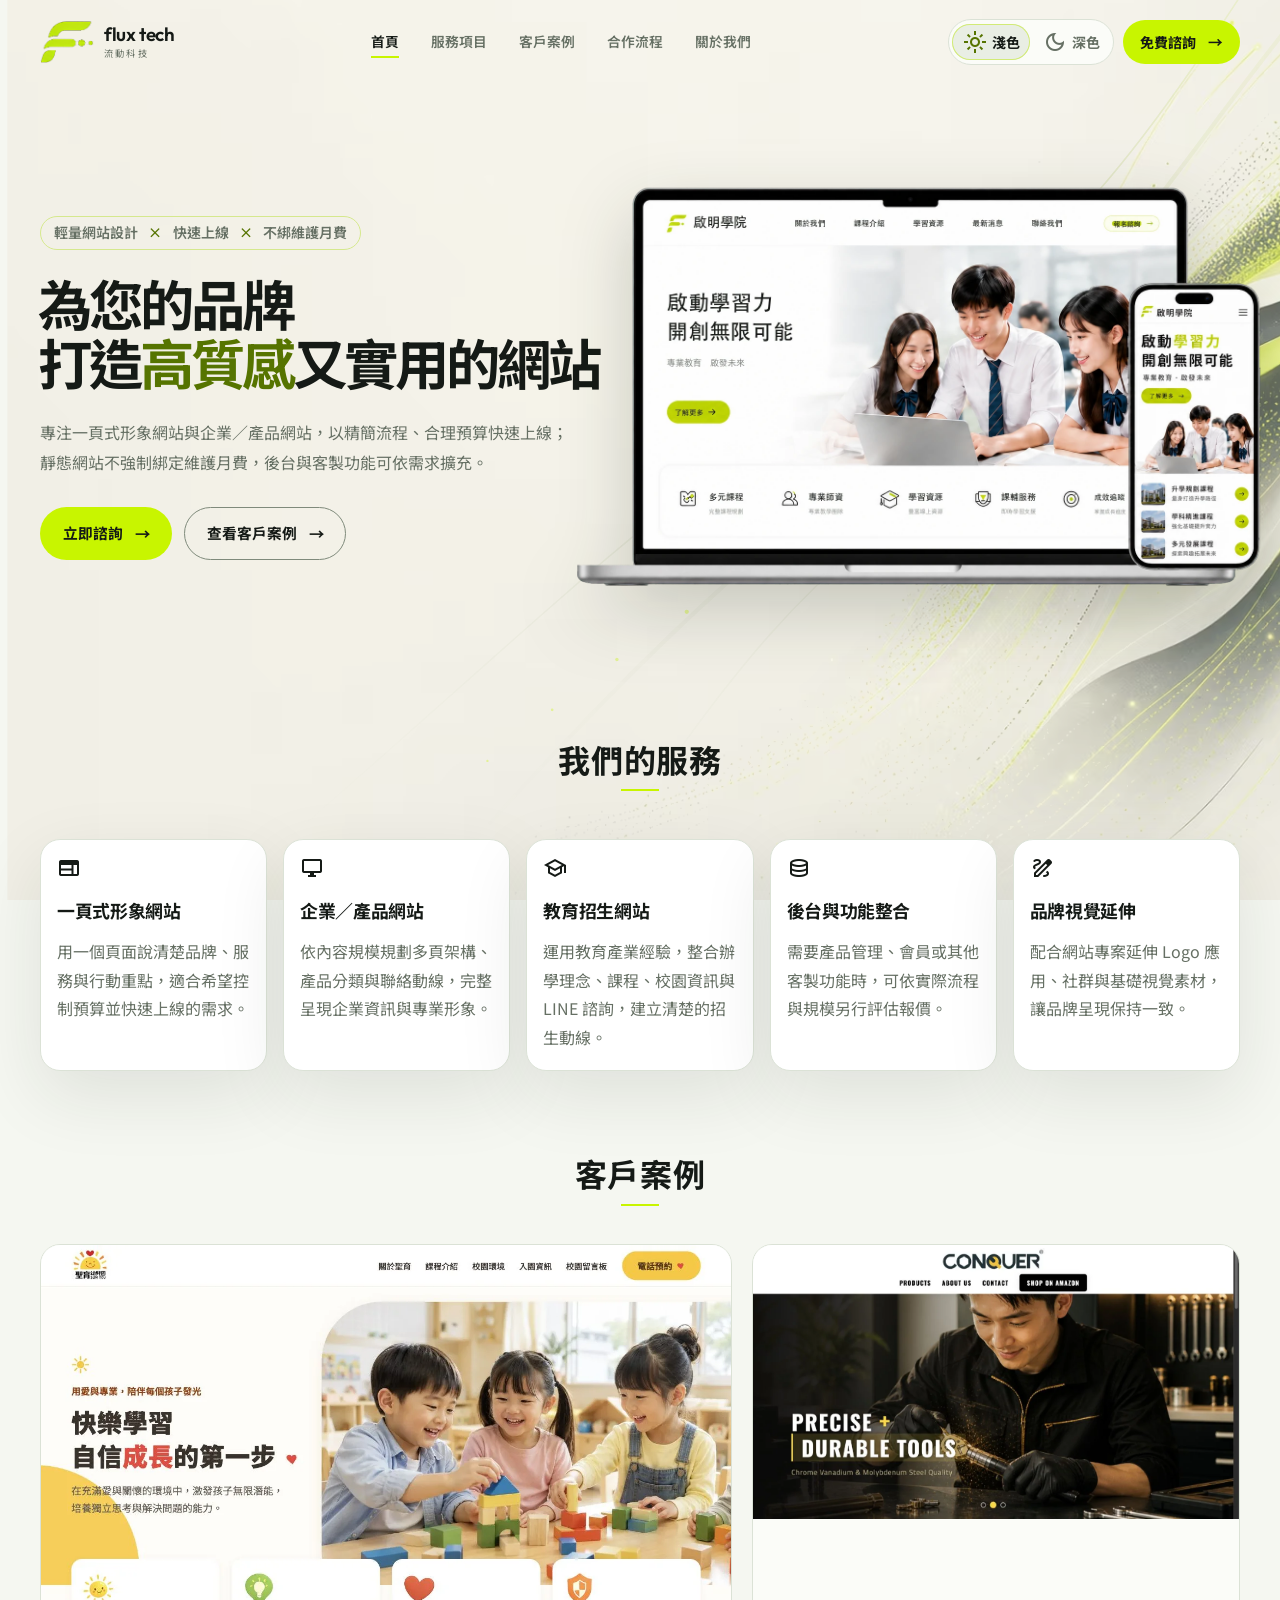
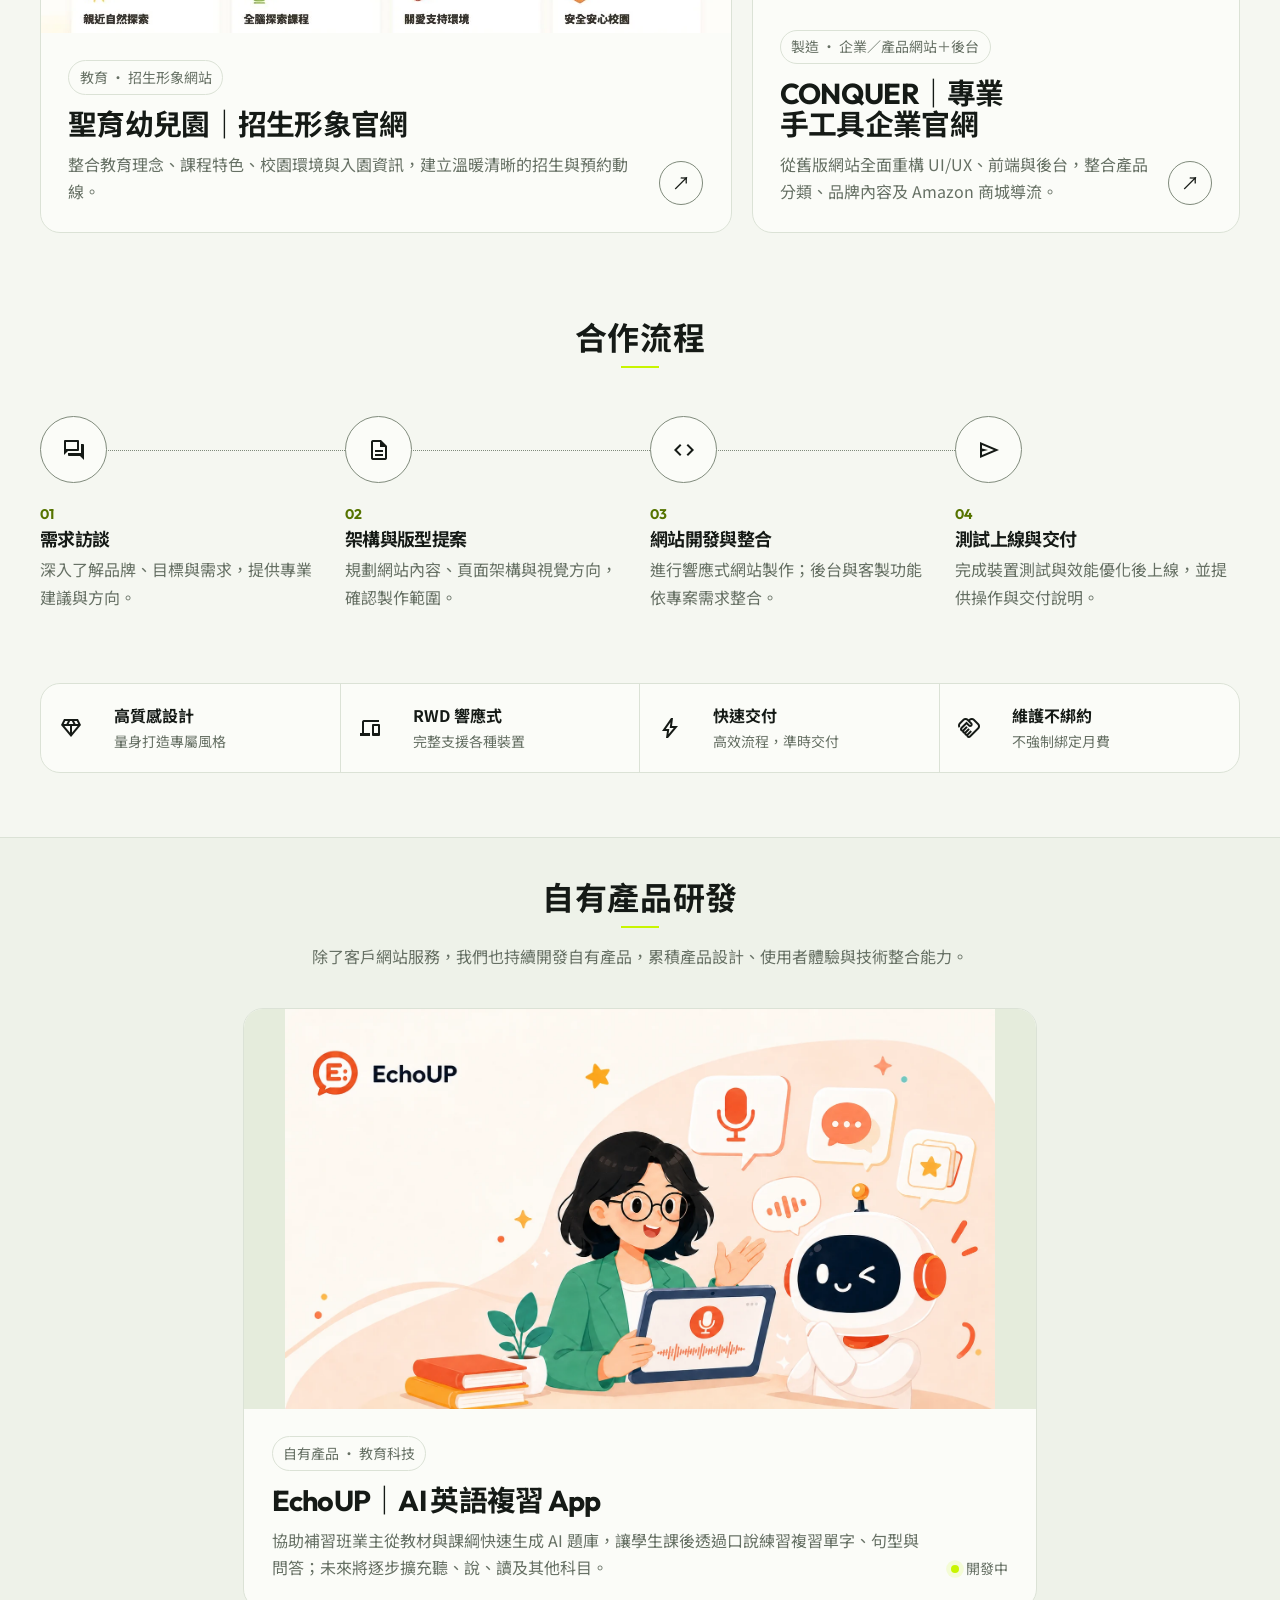
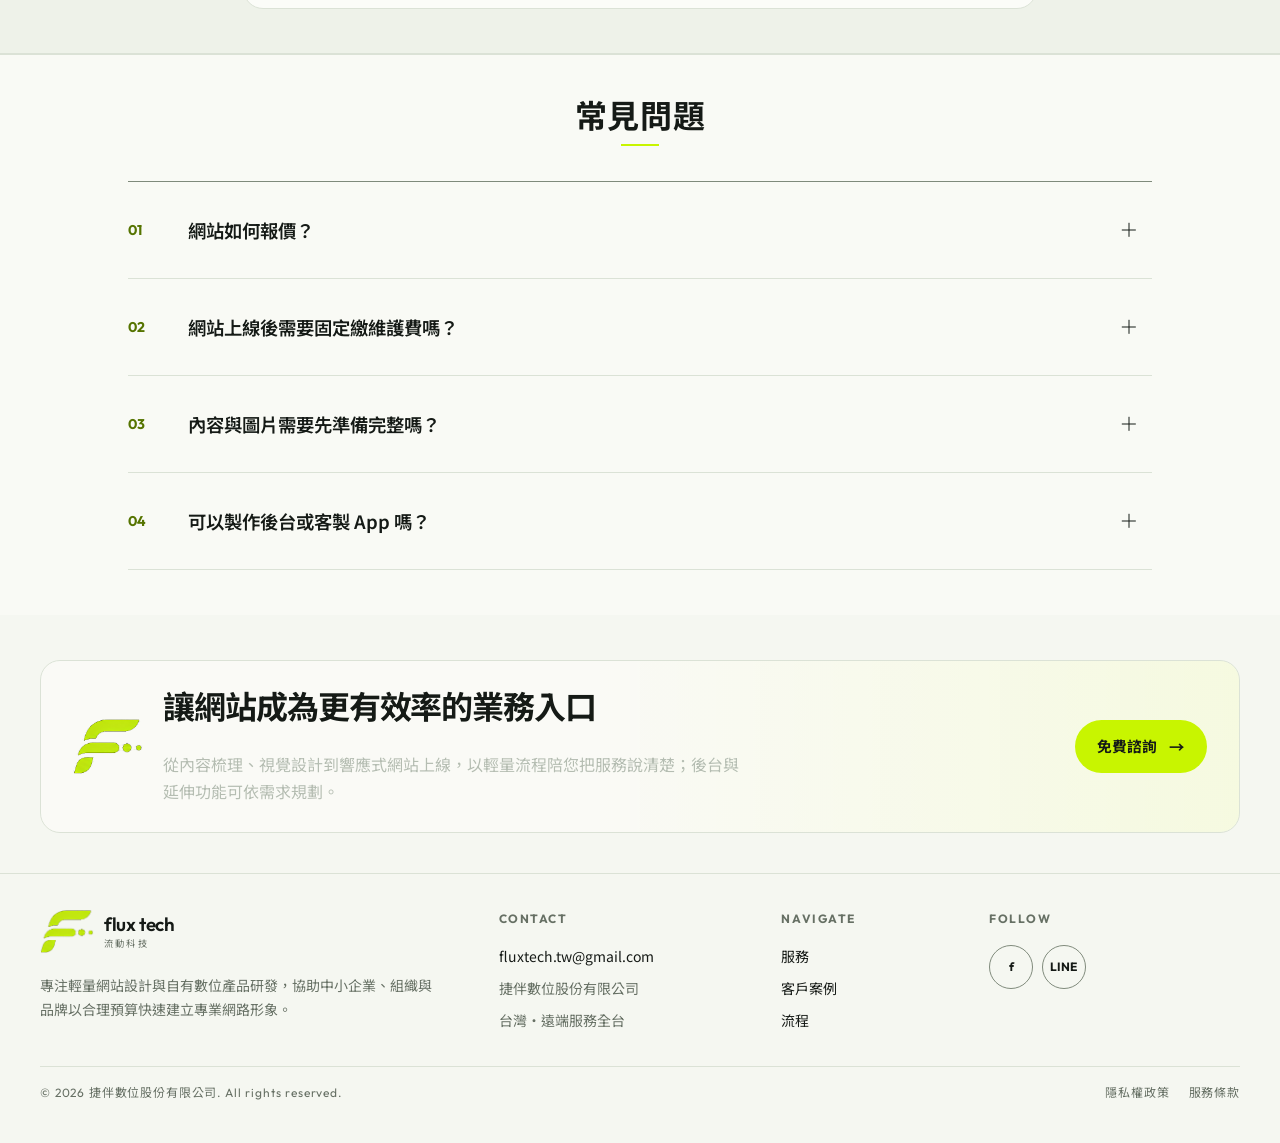
==== commit d3e891f6: "feat: extend static flow across the page" ====
--- a/static.html
+++ b/static.html
@@ -62,7 +62,7 @@
       href="https://fonts.googleapis.com/css2?family=Material+Symbols+Outlined:opsz,wght,FILL,GRAD@24,300,0,0"
       rel="stylesheet"
     >
-    <link rel="stylesheet" href="static.css?v=20260722-static-preview-2">
+    <link rel="stylesheet" href="static.css?v=20260722-static-preview-3">
 
     <script type="application/ld+json">
       {
@@ -82,7 +82,7 @@
     </script>
   </head>
 
-  <body>
+  <body class="static-flow-page">
     <a class="skip-link" href="#main-content">跳到主要內容</a>
 
     <header class="site-header" data-site-header>
@@ -177,55 +177,58 @@
       </nav>
     </header>
 
+    <!-- One fixed raster/SVG surface keeps the static flow continuous across the page. -->
+    <div class="static-flow-background" aria-hidden="true">
+      <div class="flow-stage__raster">
+        <picture>
+          <source media="(max-width: 39.999rem)" type="image/avif" data-flow-raster-source="avif" data-flow-raster-context="mobile">
+          <source media="(max-width: 39.999rem)" type="image/webp" data-flow-raster-source="webp" data-flow-raster-context="mobile">
+          <source type="image/avif" data-flow-raster-source="avif" data-flow-raster-context="desktop">
+          <source type="image/webp" data-flow-raster-source="webp" data-flow-raster-context="desktop">
+          <img
+            data-flow-raster-image
+            src="assets/flow-stage-raster-light-1586.webp"
+            width="1586"
+            height="992"
+            alt=""
+            fetchpriority="high"
+          >
+        </picture>
+      </div>
+      <div class="flow-stage__vector">
+        <svg viewBox="0 0 1600 1120" preserveAspectRatio="xMaxYMid slice" focusable="false">
+          <defs>
+            <linearGradient id="flow-lime" x1="0" x2="1" y1="1" y2="0">
+              <stop class="flow-stop flow-stop--soft" offset="0"></stop>
+              <stop class="flow-stop flow-stop--lime" offset="0.58"></stop>
+              <stop class="flow-stop flow-stop--bright" offset="1"></stop>
+            </linearGradient>
+            <linearGradient id="flow-charcoal" x1="0" x2="1" y1="1" y2="0">
+              <stop class="flow-stop flow-stop--charcoal-soft" offset="0"></stop>
+              <stop class="flow-stop flow-stop--charcoal" offset="1"></stop>
+            </linearGradient>
+            <filter id="flow-glow" x="-30%" y="-30%" width="160%" height="160%">
+              <feGaussianBlur stdDeviation="4" result="blur"></feGaussianBlur>
+              <feMerge><feMergeNode in="blur"></feMergeNode><feMergeNode in="SourceGraphic"></feMergeNode></feMerge>
+            </filter>
+          </defs>
+          <g class="flow-stage__vector-ribbons">
+            <path class="flow-ribbon flow-ribbon--charcoal" d="M 1710 -46 C 1424 68 1415 320 1120 450 C 879 557 714 683 372 1157"></path>
+            <path class="flow-ribbon flow-ribbon--wide" d="M 1670 -58 C 1460 164 1394 340 1175 486 C 979 616 869 755 596 1138"></path>
+            <path class="flow-ribbon flow-ribbon--lime" d="M 1642 -30 C 1450 188 1368 370 1157 518 C 965 652 807 786 506 1135"></path>
+            <path class="flow-ribbon flow-ribbon--fine" d="M 1730 92 C 1502 255 1430 436 1200 576 C 1000 696 906 818 720 1103"></path>
+            <path class="flow-ribbon flow-ribbon--fine flow-ribbon--offset" d="M 1572 -72 C 1405 188 1305 348 1050 486 C 826 608 695 755 319 1078"></path>
+            <path class="flow-ribbon flow-ribbon--glow" d="M 1652 16 C 1454 220 1388 360 1154 505 C 941 638 823 769 549 1110"></path>
+          </g>
+          <g class="flow-stage__vector-particles">
+            <circle cx="1170" cy="532" r="3"></circle><circle cx="1085" cy="590" r="2"></circle><circle cx="1008" cy="646" r="3"></circle><circle cx="928" cy="700" r="2"></circle><circle cx="858" cy="750" r="2.5"></circle><circle cx="776" cy="806" r="2"></circle><circle cx="700" cy="865" r="1.6"></circle><circle cx="624" cy="925" r="1.4"></circle>
+          </g>
+        </svg>
+      </div>
+    </div>
+
     <main id="main-content">
       <div class="flow-stage" data-flow-stage>
-        <div class="flow-stage__raster" aria-hidden="true">
-          <picture>
-            <source media="(max-width: 39.999rem)" type="image/avif" data-flow-raster-source="avif" data-flow-raster-context="mobile">
-            <source media="(max-width: 39.999rem)" type="image/webp" data-flow-raster-source="webp" data-flow-raster-context="mobile">
-            <source type="image/avif" data-flow-raster-source="avif" data-flow-raster-context="desktop">
-            <source type="image/webp" data-flow-raster-source="webp" data-flow-raster-context="desktop">
-            <img
-              data-flow-raster-image
-              src="assets/flow-stage-raster-light-1586.webp"
-              width="1586"
-              height="992"
-              alt=""
-              fetchpriority="high"
-            >
-          </picture>
-        </div>
-        <div class="flow-stage__vector" aria-hidden="true">
-          <svg viewBox="0 0 1600 1120" preserveAspectRatio="xMaxYMid slice" focusable="false">
-            <defs>
-              <linearGradient id="flow-lime" x1="0" x2="1" y1="1" y2="0">
-                <stop class="flow-stop flow-stop--soft" offset="0"></stop>
-                <stop class="flow-stop flow-stop--lime" offset="0.58"></stop>
-                <stop class="flow-stop flow-stop--bright" offset="1"></stop>
-              </linearGradient>
-              <linearGradient id="flow-charcoal" x1="0" x2="1" y1="1" y2="0">
-                <stop class="flow-stop flow-stop--charcoal-soft" offset="0"></stop>
-                <stop class="flow-stop flow-stop--charcoal" offset="1"></stop>
-              </linearGradient>
-              <filter id="flow-glow" x="-30%" y="-30%" width="160%" height="160%">
-                <feGaussianBlur stdDeviation="4" result="blur"></feGaussianBlur>
-                <feMerge><feMergeNode in="blur"></feMergeNode><feMergeNode in="SourceGraphic"></feMergeNode></feMerge>
-              </filter>
-            </defs>
-            <g class="flow-stage__vector-ribbons">
-              <path class="flow-ribbon flow-ribbon--charcoal" d="M 1710 -46 C 1424 68 1415 320 1120 450 C 879 557 714 683 372 1157"></path>
-              <path class="flow-ribbon flow-ribbon--wide" d="M 1670 -58 C 1460 164 1394 340 1175 486 C 979 616 869 755 596 1138"></path>
-              <path class="flow-ribbon flow-ribbon--lime" d="M 1642 -30 C 1450 188 1368 370 1157 518 C 965 652 807 786 506 1135"></path>
-              <path class="flow-ribbon flow-ribbon--fine" d="M 1730 92 C 1502 255 1430 436 1200 576 C 1000 696 906 818 720 1103"></path>
-              <path class="flow-ribbon flow-ribbon--fine flow-ribbon--offset" d="M 1572 -72 C 1405 188 1305 348 1050 486 C 826 608 695 755 319 1078"></path>
-              <path class="flow-ribbon flow-ribbon--glow" d="M 1652 16 C 1454 220 1388 360 1154 505 C 941 638 823 769 549 1110"></path>
-            </g>
-            <g class="flow-stage__vector-particles">
-              <circle cx="1170" cy="532" r="3"></circle><circle cx="1085" cy="590" r="2"></circle><circle cx="1008" cy="646" r="3"></circle><circle cx="928" cy="700" r="2"></circle><circle cx="858" cy="750" r="2.5"></circle><circle cx="776" cy="806" r="2"></circle><circle cx="700" cy="865" r="1.6"></circle><circle cx="624" cy="925" r="1.4"></circle>
-            </g>
-          </svg>
-        </div>
-
         <section class="hero" id="top" aria-labelledby="hero-title">
           <div class="hero__art" aria-hidden="true">
             <div class="hero__art-image"></div>
--- a/static.css
+++ b/static.css
@@ -49,6 +49,57 @@
   a {
     color: inherit;
     text-decoration: none;
+  }
+}
+
+@layer utilities {
+  /* Static counterpart to the WebGL page layer: one fixed, uninterrupted field. */
+  .static-flow-page {
+    isolation: isolate;
+  }
+
+  .static-flow-background {
+    position: fixed;
+    z-index: 0;
+    inset: 0;
+    overflow: hidden;
+    background: var(--page);
+    pointer-events: none;
+  }
+
+  .static-flow-page #main-content,
+  .static-flow-page .site-footer {
+    position: relative;
+    z-index: 1;
+  }
+
+  .static-flow-page .flow-stage {
+    overflow: visible;
+    background: transparent;
+  }
+
+  .static-flow-page .hero,
+  .static-flow-page .service-section,
+  .static-flow-page .work-section,
+  .static-flow-page .process-section,
+  .static-flow-page .contact-cta {
+    background: transparent;
+  }
+
+  .static-flow-page .product-section {
+    background: color-mix(in srgb, var(--section-contrast) 60%, transparent);
+  }
+
+  .static-flow-page .faq-section {
+    background: color-mix(in srgb, var(--surface) 64%, transparent);
+  }
+
+  .static-flow-page .site-footer {
+    background: color-mix(in srgb, var(--page) 72%, transparent);
+  }
+
+  .static-flow-page .contact-banner {
+    background: color-mix(in srgb, var(--surface) 76%, transparent);
   }
 }
 
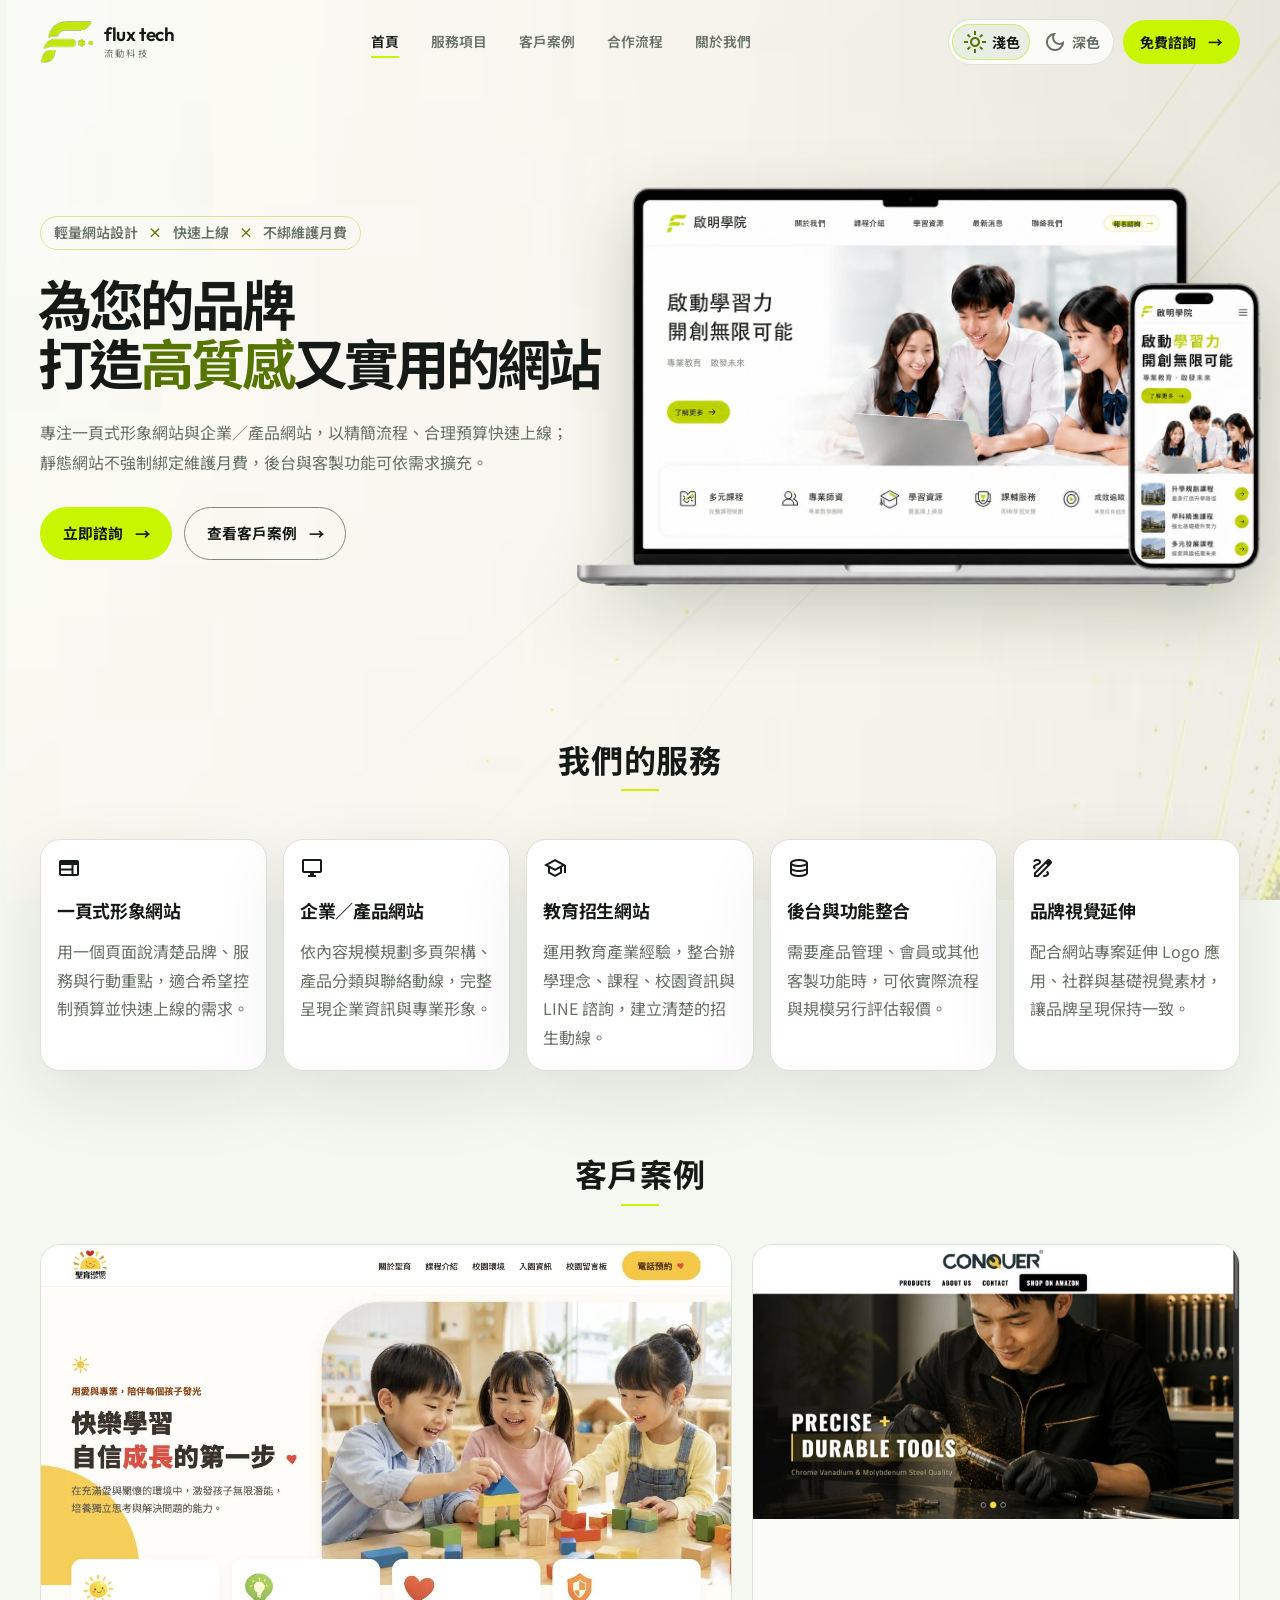
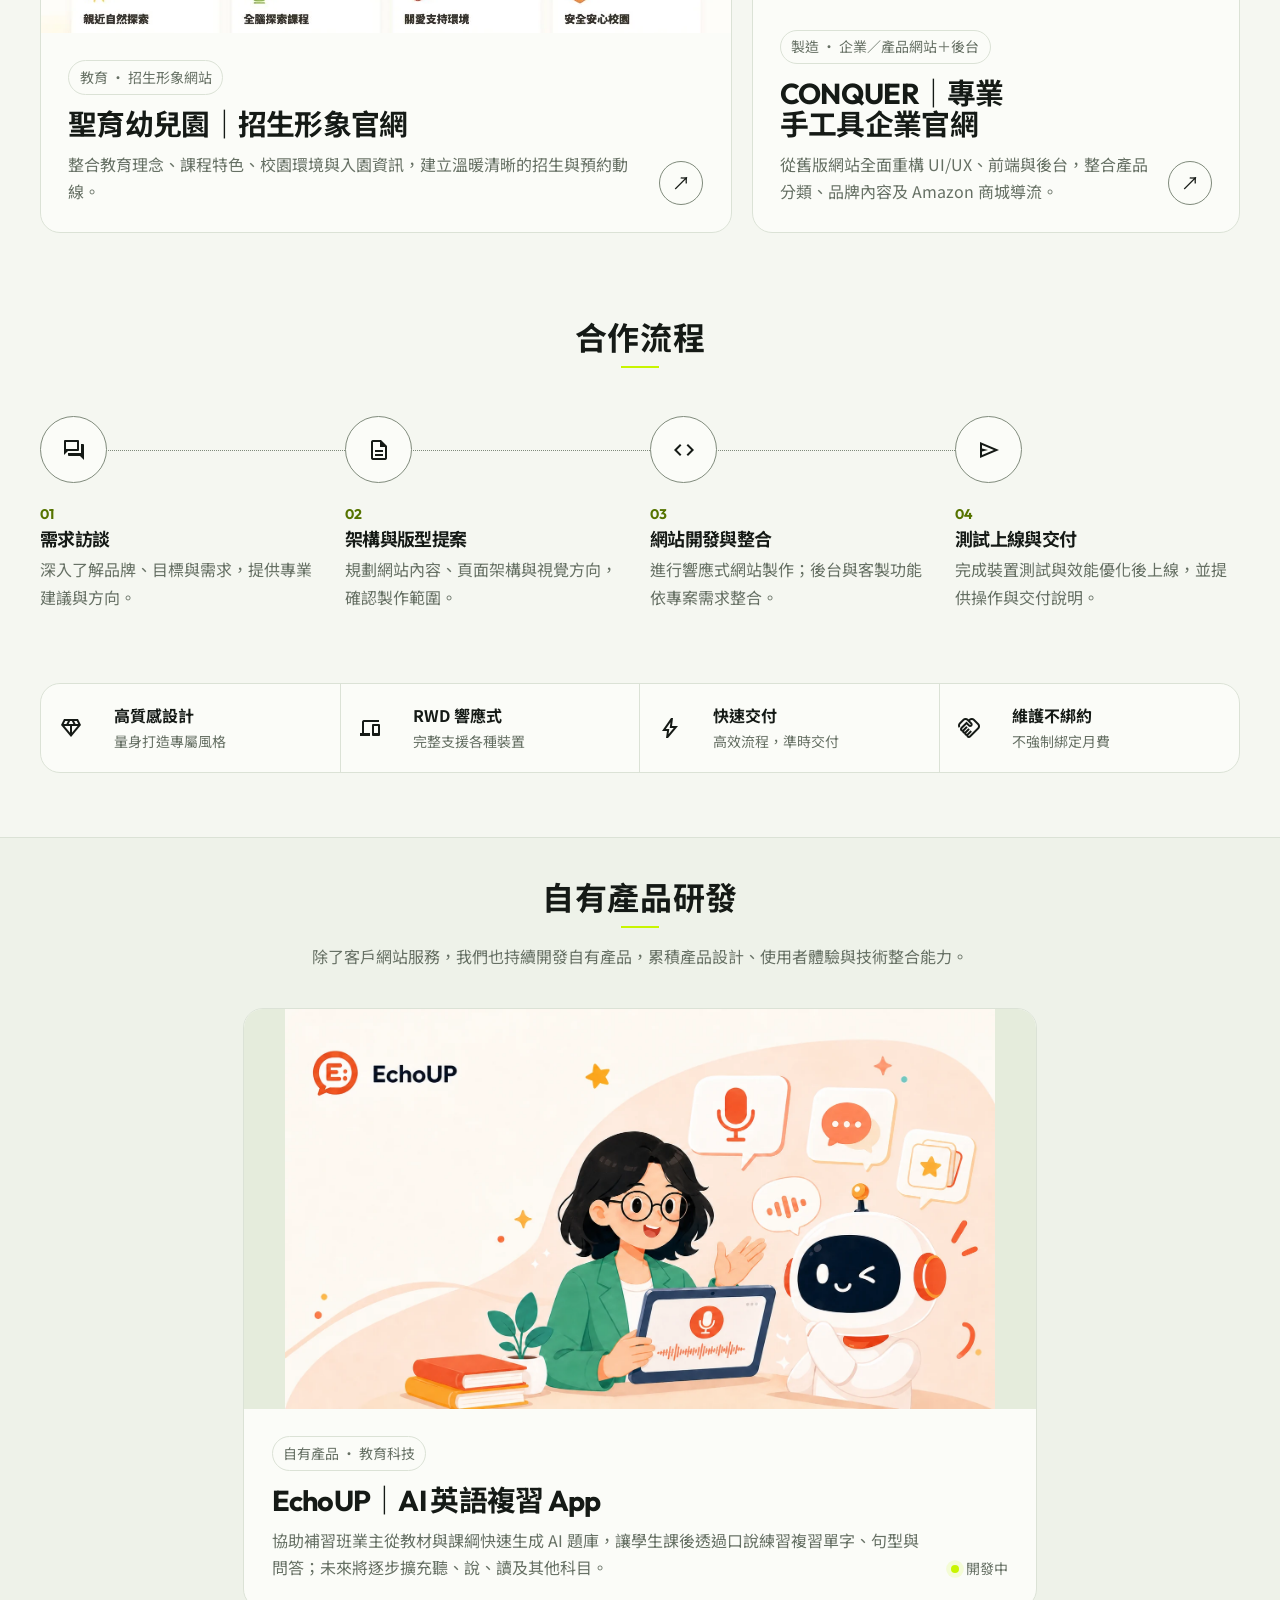
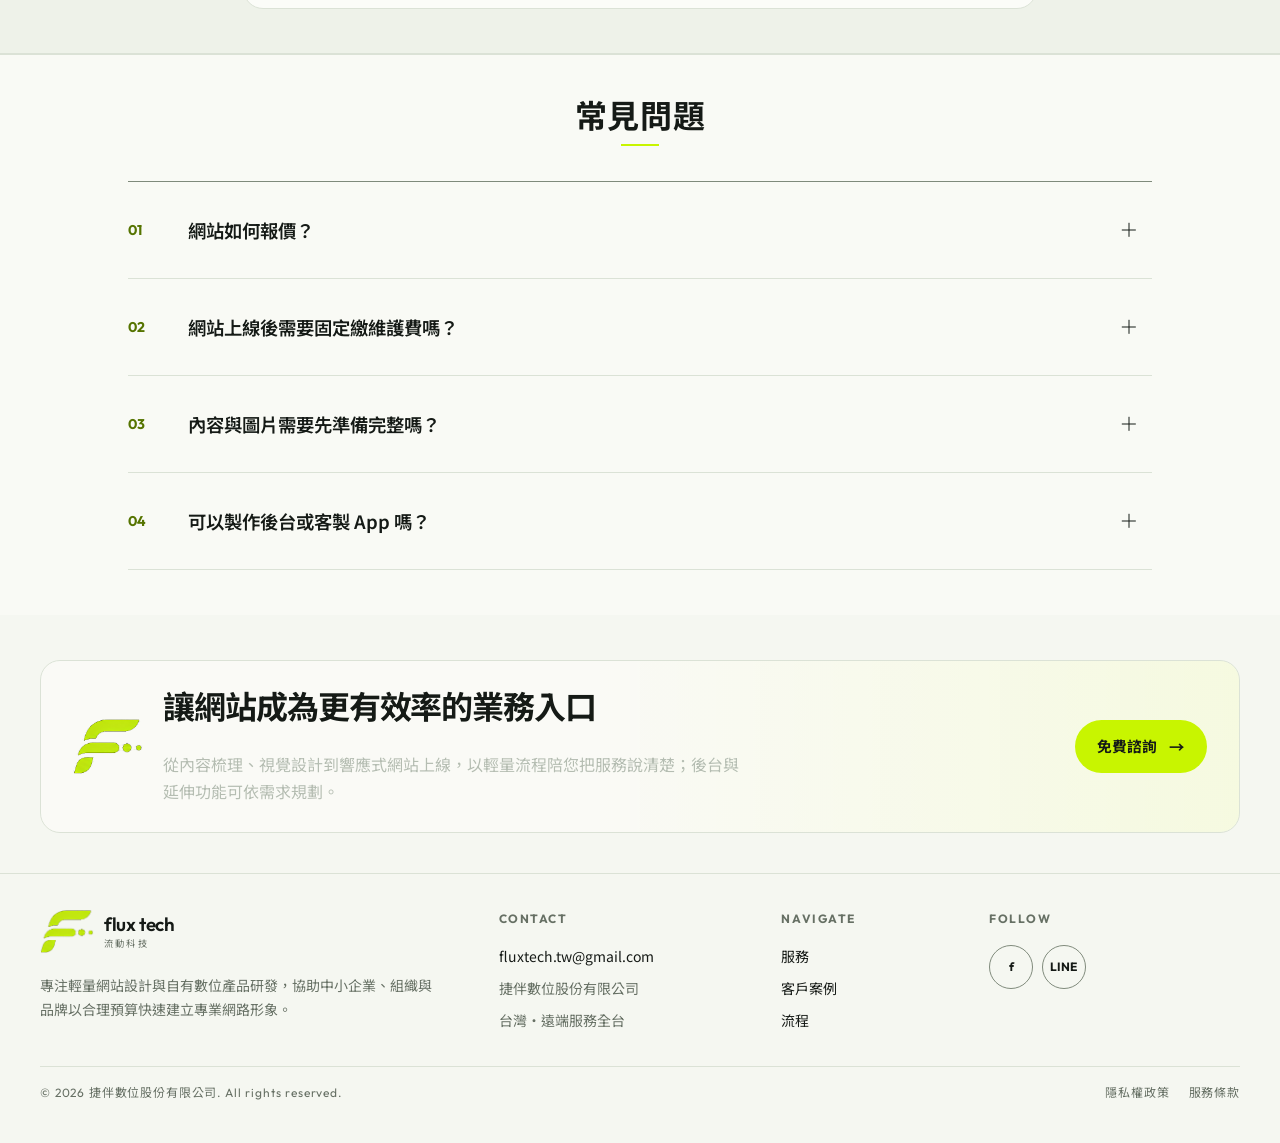
==== commit c71c0c5c: "fix: frame static flow for mobile and tablet" ====
--- a/static.html
+++ b/static.html
@@ -62,7 +62,7 @@
       href="https://fonts.googleapis.com/css2?family=Material+Symbols+Outlined:opsz,wght,FILL,GRAD@24,300,0,0"
       rel="stylesheet"
     >
-    <link rel="stylesheet" href="static.css?v=20260722-static-preview-3">
+    <link rel="stylesheet" href="static.css?v=20260722-static-preview-5">
 
     <script type="application/ld+json">
       {
--- a/static.css
+++ b/static.css
@@ -2207,6 +2207,33 @@
     html[data-flow-variant="svg"] .flow-stage__vector {
       opacity: 0.68;
     }
+
+    /* Keep the right-side convergence inside narrow phone viewports. */
+    .static-flow-background .flow-stage__raster {
+      opacity: 0.66;
+    }
+
+    .static-flow-background .flow-stage__raster picture {
+      width: max(34rem, 148vw);
+      transform: translate(-25%, 2%);
+    }
+
+    .static-flow-background .flow-stage__vector {
+      inset: -4% 0 -6% -28%;
+    }
+  }
+
+  @media (min-width: 40rem) and (max-width: 75.999rem) {
+    /* Portrait and landscape tablets retain the full convergence rather than
+       inheriting the desktop's right-biased crop. */
+    .static-flow-background .flow-stage__raster picture {
+      width: min(78rem, 132vw);
+      transform: translate(-19%, 3%);
+    }
+
+    .static-flow-background .flow-stage__vector {
+      inset: -5% 0 -7% -18%;
+    }
   }
 
   @media (min-width: 40rem) {
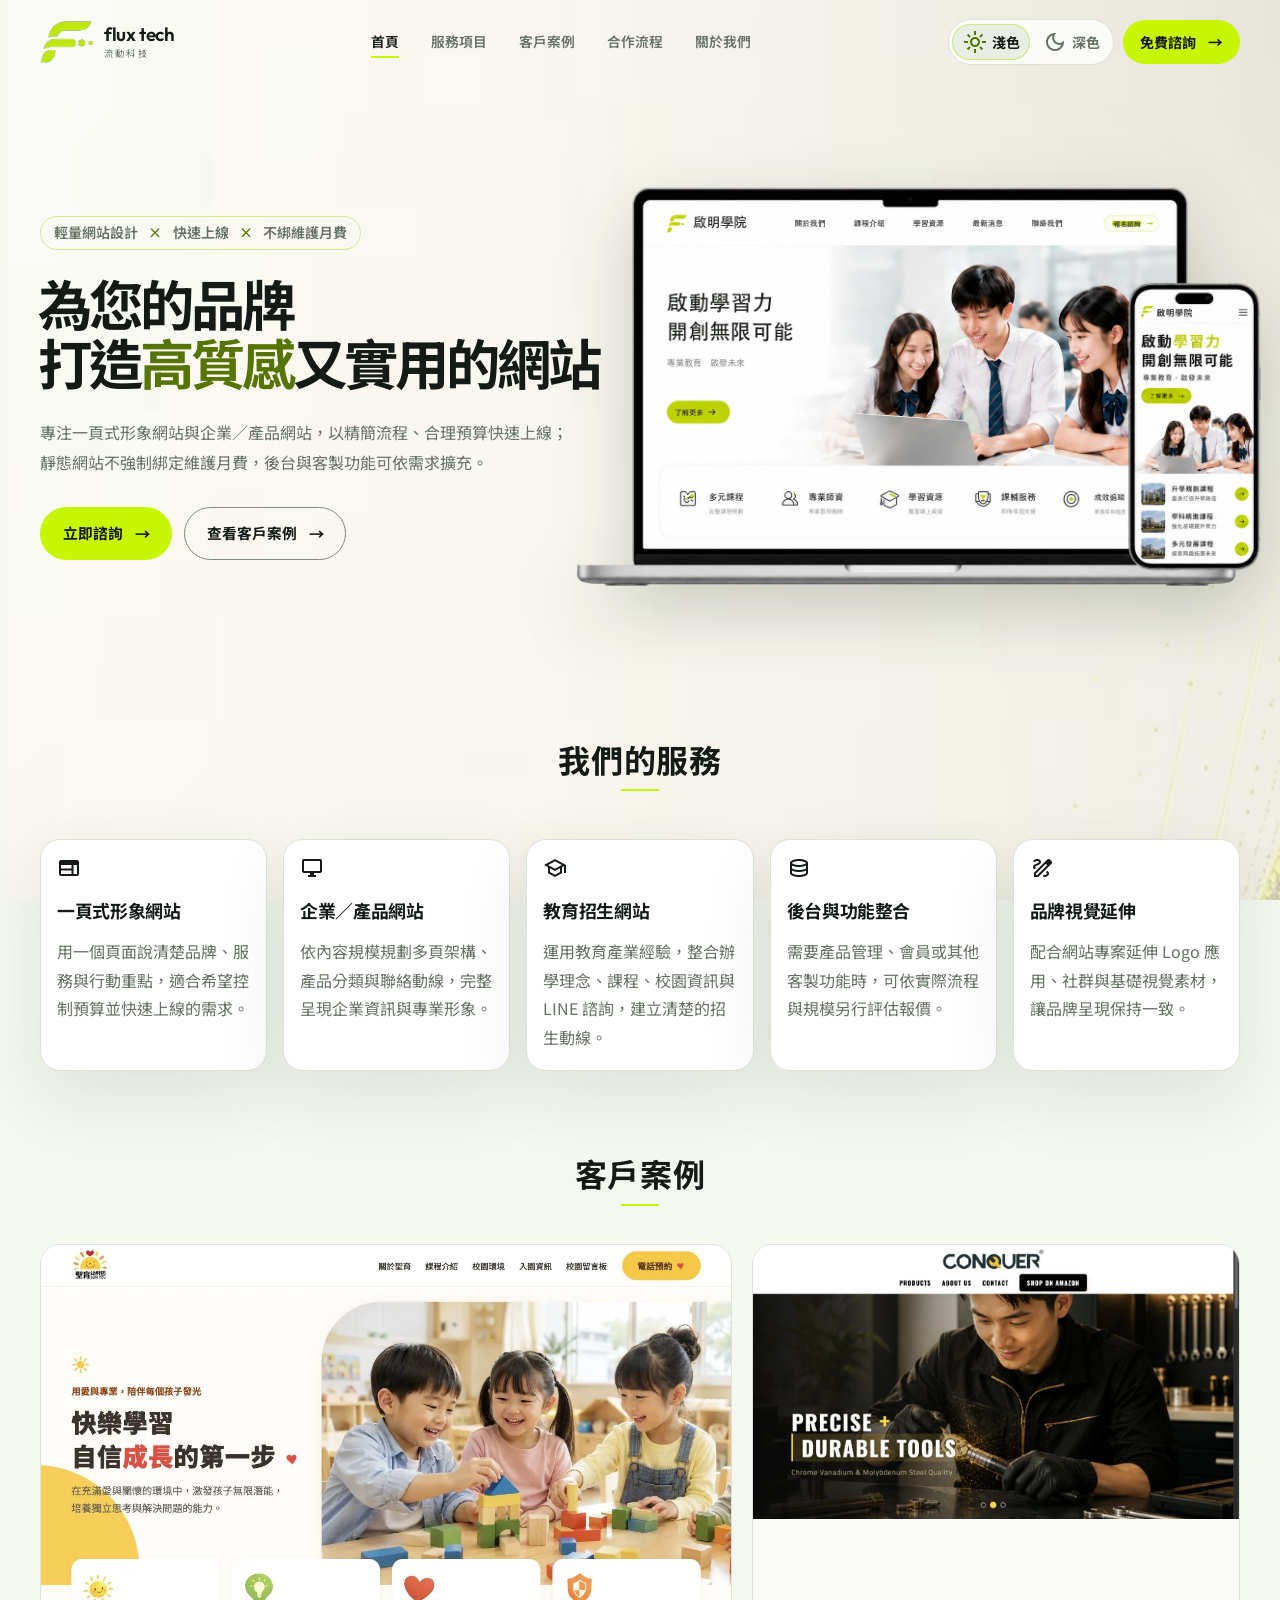
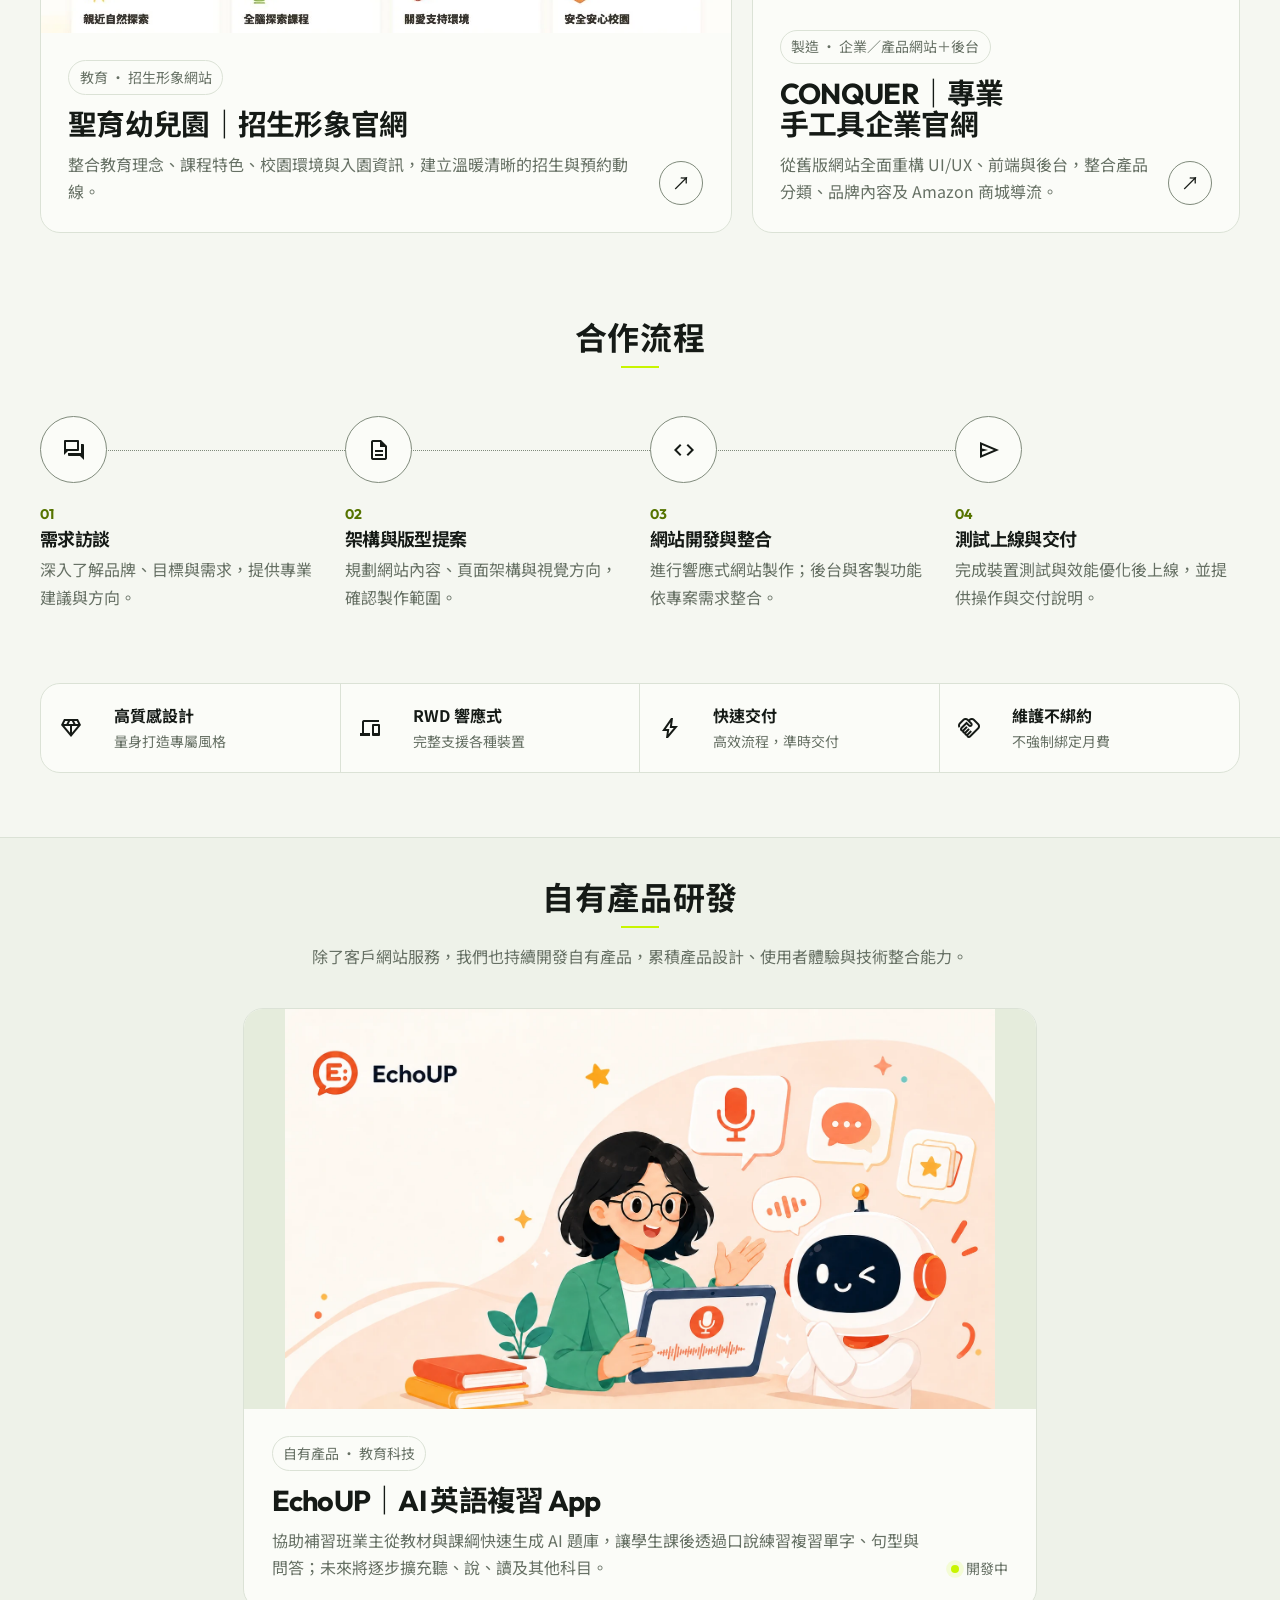
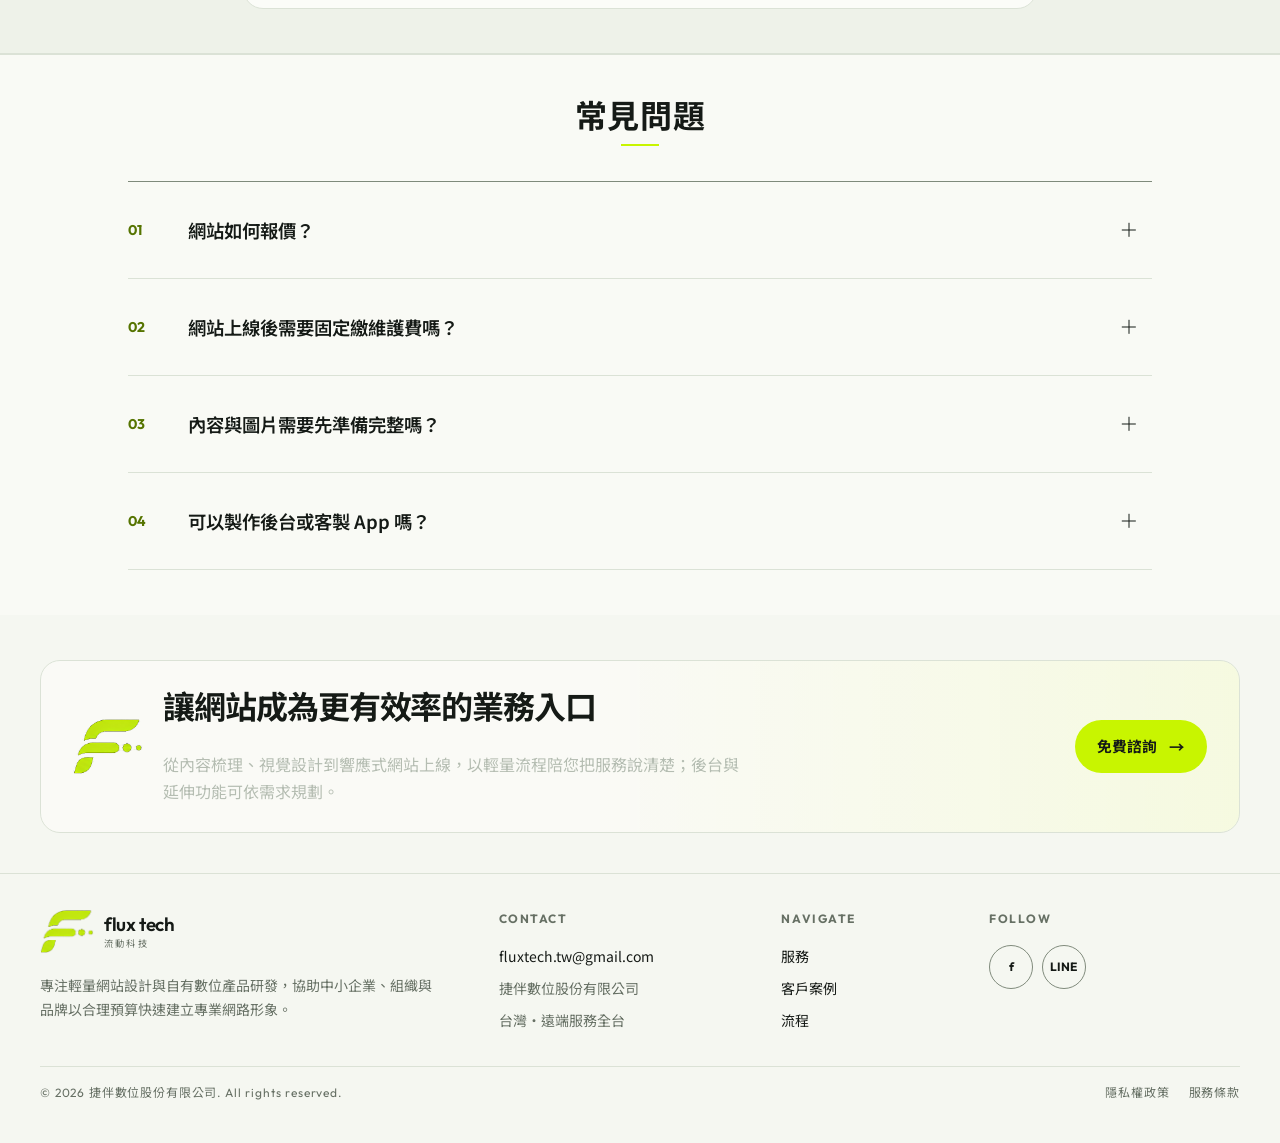
==== commit f136fc8d: "fix: make static flow raster-only" ====
--- a/static.html
+++ b/static.html
@@ -62,7 +62,7 @@
       href="https://fonts.googleapis.com/css2?family=Material+Symbols+Outlined:opsz,wght,FILL,GRAD@24,300,0,0"
       rel="stylesheet"
     >
-    <link rel="stylesheet" href="static.css?v=20260722-static-preview-5">
+    <link rel="stylesheet" href="static.css?v=20260723-static-raster-only-1">
 
     <script type="application/ld+json">
       {
@@ -177,7 +177,7 @@
       </nav>
     </header>
 
-    <!-- One fixed raster/SVG surface keeps the static flow continuous across the page. -->
+    <!-- One fixed raster surface keeps the static flow continuous across the page. -->
     <div class="static-flow-background" aria-hidden="true">
       <div class="flow-stage__raster">
         <picture>
@@ -194,36 +194,6 @@
             fetchpriority="high"
           >
         </picture>
-      </div>
-      <div class="flow-stage__vector">
-        <svg viewBox="0 0 1600 1120" preserveAspectRatio="xMaxYMid slice" focusable="false">
-          <defs>
-            <linearGradient id="flow-lime" x1="0" x2="1" y1="1" y2="0">
-              <stop class="flow-stop flow-stop--soft" offset="0"></stop>
-              <stop class="flow-stop flow-stop--lime" offset="0.58"></stop>
-              <stop class="flow-stop flow-stop--bright" offset="1"></stop>
-            </linearGradient>
-            <linearGradient id="flow-charcoal" x1="0" x2="1" y1="1" y2="0">
-              <stop class="flow-stop flow-stop--charcoal-soft" offset="0"></stop>
-              <stop class="flow-stop flow-stop--charcoal" offset="1"></stop>
-            </linearGradient>
-            <filter id="flow-glow" x="-30%" y="-30%" width="160%" height="160%">
-              <feGaussianBlur stdDeviation="4" result="blur"></feGaussianBlur>
-              <feMerge><feMergeNode in="blur"></feMergeNode><feMergeNode in="SourceGraphic"></feMergeNode></feMerge>
-            </filter>
-          </defs>
-          <g class="flow-stage__vector-ribbons">
-            <path class="flow-ribbon flow-ribbon--charcoal" d="M 1710 -46 C 1424 68 1415 320 1120 450 C 879 557 714 683 372 1157"></path>
-            <path class="flow-ribbon flow-ribbon--wide" d="M 1670 -58 C 1460 164 1394 340 1175 486 C 979 616 869 755 596 1138"></path>
-            <path class="flow-ribbon flow-ribbon--lime" d="M 1642 -30 C 1450 188 1368 370 1157 518 C 965 652 807 786 506 1135"></path>
-            <path class="flow-ribbon flow-ribbon--fine" d="M 1730 92 C 1502 255 1430 436 1200 576 C 1000 696 906 818 720 1103"></path>
-            <path class="flow-ribbon flow-ribbon--fine flow-ribbon--offset" d="M 1572 -72 C 1405 188 1305 348 1050 486 C 826 608 695 755 319 1078"></path>
-            <path class="flow-ribbon flow-ribbon--glow" d="M 1652 16 C 1454 220 1388 360 1154 505 C 941 638 823 769 549 1110"></path>
-          </g>
-          <g class="flow-stage__vector-particles">
-            <circle cx="1170" cy="532" r="3"></circle><circle cx="1085" cy="590" r="2"></circle><circle cx="1008" cy="646" r="3"></circle><circle cx="928" cy="700" r="2"></circle><circle cx="858" cy="750" r="2.5"></circle><circle cx="776" cy="806" r="2"></circle><circle cx="700" cy="865" r="1.6"></circle><circle cx="624" cy="925" r="1.4"></circle>
-          </g>
-        </svg>
       </div>
     </div>
 
--- a/static.css
+++ b/static.css
@@ -724,8 +724,7 @@
     background: linear-gradient(to bottom, var(--page) 0%, var(--page) 52%, var(--surface) 68%, var(--surface) 100%);
   }
 
-  .flow-stage__raster,
-  .flow-stage__vector {
+  .flow-stage__raster {
     position: absolute;
     z-index: 0;
     inset: -3%;
@@ -750,121 +749,6 @@
     display: block;
     width: 100%;
     height: auto;
-  }
-
-  .flow-stage__vector {
-    opacity: 0;
-    overflow: hidden;
-    transition: opacity 320ms var(--ease-out);
-  }
-
-  .flow-stage__vector svg {
-    display: block;
-    width: 100%;
-    height: 100%;
-  }
-
-  .flow-stage__vector-ribbons {
-    transform-origin: 100% 50%;
-    animation: flow-vector-drift 15s ease-in-out infinite alternate;
-  }
-
-  .flow-ribbon {
-    fill: none;
-    stroke-linecap: round;
-  }
-
-  .flow-ribbon--charcoal {
-    stroke: url(#flow-charcoal);
-    stroke-width: 54;
-    opacity: 0.2;
-  }
-
-  .flow-ribbon--wide {
-    stroke: url(#flow-lime);
-    stroke-width: 26;
-    opacity: 0.16;
-  }
-
-  .flow-ribbon--lime {
-    stroke: url(#flow-lime);
-    stroke-width: 5;
-    opacity: 0.66;
-  }
-
-  .flow-ribbon--fine {
-    stroke: url(#flow-lime);
-    stroke-width: 1.8;
-    opacity: 0.5;
-  }
-
-  .flow-ribbon--offset {
-    opacity: 0.28;
-  }
-
-  .flow-ribbon--glow {
-    stroke: url(#flow-lime);
-    stroke-width: 4;
-    stroke-dasharray: 42 930;
-    filter: url(#flow-glow);
-    opacity: 0.9;
-    animation: flow-trace 9s linear infinite;
-  }
-
-  .flow-stage__vector-particles {
-    fill: var(--brand);
-    opacity: 0.72;
-    transform-origin: 100% 50%;
-    animation: flow-particles 10s ease-in-out infinite alternate;
-  }
-
-  .flow-stop--soft {
-    stop-color: color-mix(in srgb, var(--surface) 10%, transparent);
-  }
-
-  .flow-stop--lime {
-    stop-color: var(--brand-deep);
-  }
-
-  .flow-stop--bright {
-    stop-color: color-mix(in srgb, var(--brand) 68%, #fff 32%);
-  }
-
-  .flow-stop--charcoal-soft {
-    stop-color: color-mix(in srgb, var(--surface) 16%, transparent);
-  }
-
-  .flow-stop--charcoal {
-    stop-color: var(--text);
-  }
-
-  html[data-theme="dark"] .flow-stop--bright {
-    stop-color: color-mix(in srgb, var(--brand) 80%, #f6ffb2 20%);
-  }
-
-  html[data-flow-variant="svg"] .flow-stage__raster {
-    opacity: 0;
-  }
-
-  html[data-flow-variant="svg"] .flow-stage__vector {
-    opacity: 0.86;
-  }
-
-  html[data-flow-variant="hybrid"] .flow-stage__vector {
-    opacity: 0.48;
-  }
-
-  html[data-flow-variant="hybrid"] .flow-ribbon--charcoal,
-  html[data-flow-variant="hybrid"] .flow-ribbon--wide {
-    opacity: 0;
-  }
-
-  html[data-flow-variant="hybrid"] .flow-ribbon--lime {
-    opacity: 0.18;
-  }
-
-  html[data-flow-variant="hybrid"] .flow-ribbon--fine {
-    opacity: 0.34;
   }
 
   .flow-stage .hero,
@@ -2145,38 +2029,6 @@
     }
   }
 
-  @keyframes flow-vector-drift {
-    from {
-      transform: translate3d(0, 0, 0) scale(1);
-    }
-
-    to {
-      transform: translate3d(-0.8%, 0.6%, 0) scale(1.018);
-    }
-  }
-
-  @keyframes flow-trace {
-    from {
-      stroke-dashoffset: 930;
-    }
-
-    to {
-      stroke-dashoffset: -40;
-    }
-  }
-
-  @keyframes flow-particles {
-    from {
-      transform: translate3d(0, 0, 0);
-      opacity: 0.32;
-    }
-
-    to {
-      transform: translate3d(-1.4%, 0.8%, 0);
-      opacity: 0.82;
-    }
-  }
-
   .sr-only {
     position: absolute;
     width: 1px;
@@ -2200,14 +2052,6 @@
       transform: translate(21%, 0);
     }
 
-    .flow-stage__vector {
-      inset: -1% -5%;
-    }
-
-    html[data-flow-variant="svg"] .flow-stage__vector {
-      opacity: 0.68;
-    }
-
     /* Keep the right-side convergence inside narrow phone viewports. */
     .static-flow-background .flow-stage__raster {
       opacity: 0.66;
@@ -2218,9 +2062,6 @@
       transform: translate(-25%, 2%);
     }
 
-    .static-flow-background .flow-stage__vector {
-      inset: -4% 0 -6% -28%;
-    }
   }
 
   @media (min-width: 40rem) and (max-width: 75.999rem) {
@@ -2231,9 +2072,6 @@
       transform: translate(-19%, 3%);
     }
 
-    .static-flow-background .flow-stage__vector {
-      inset: -5% 0 -7% -18%;
-    }
   }
 
   @media (min-width: 40rem) {
@@ -2707,10 +2545,5 @@
       opacity: 1;
     }
 
-    .flow-stage__vector-ribbons,
-    .flow-ribbon--glow,
-    .flow-stage__vector-particles {
-      animation: none;
-    }
   }
 }
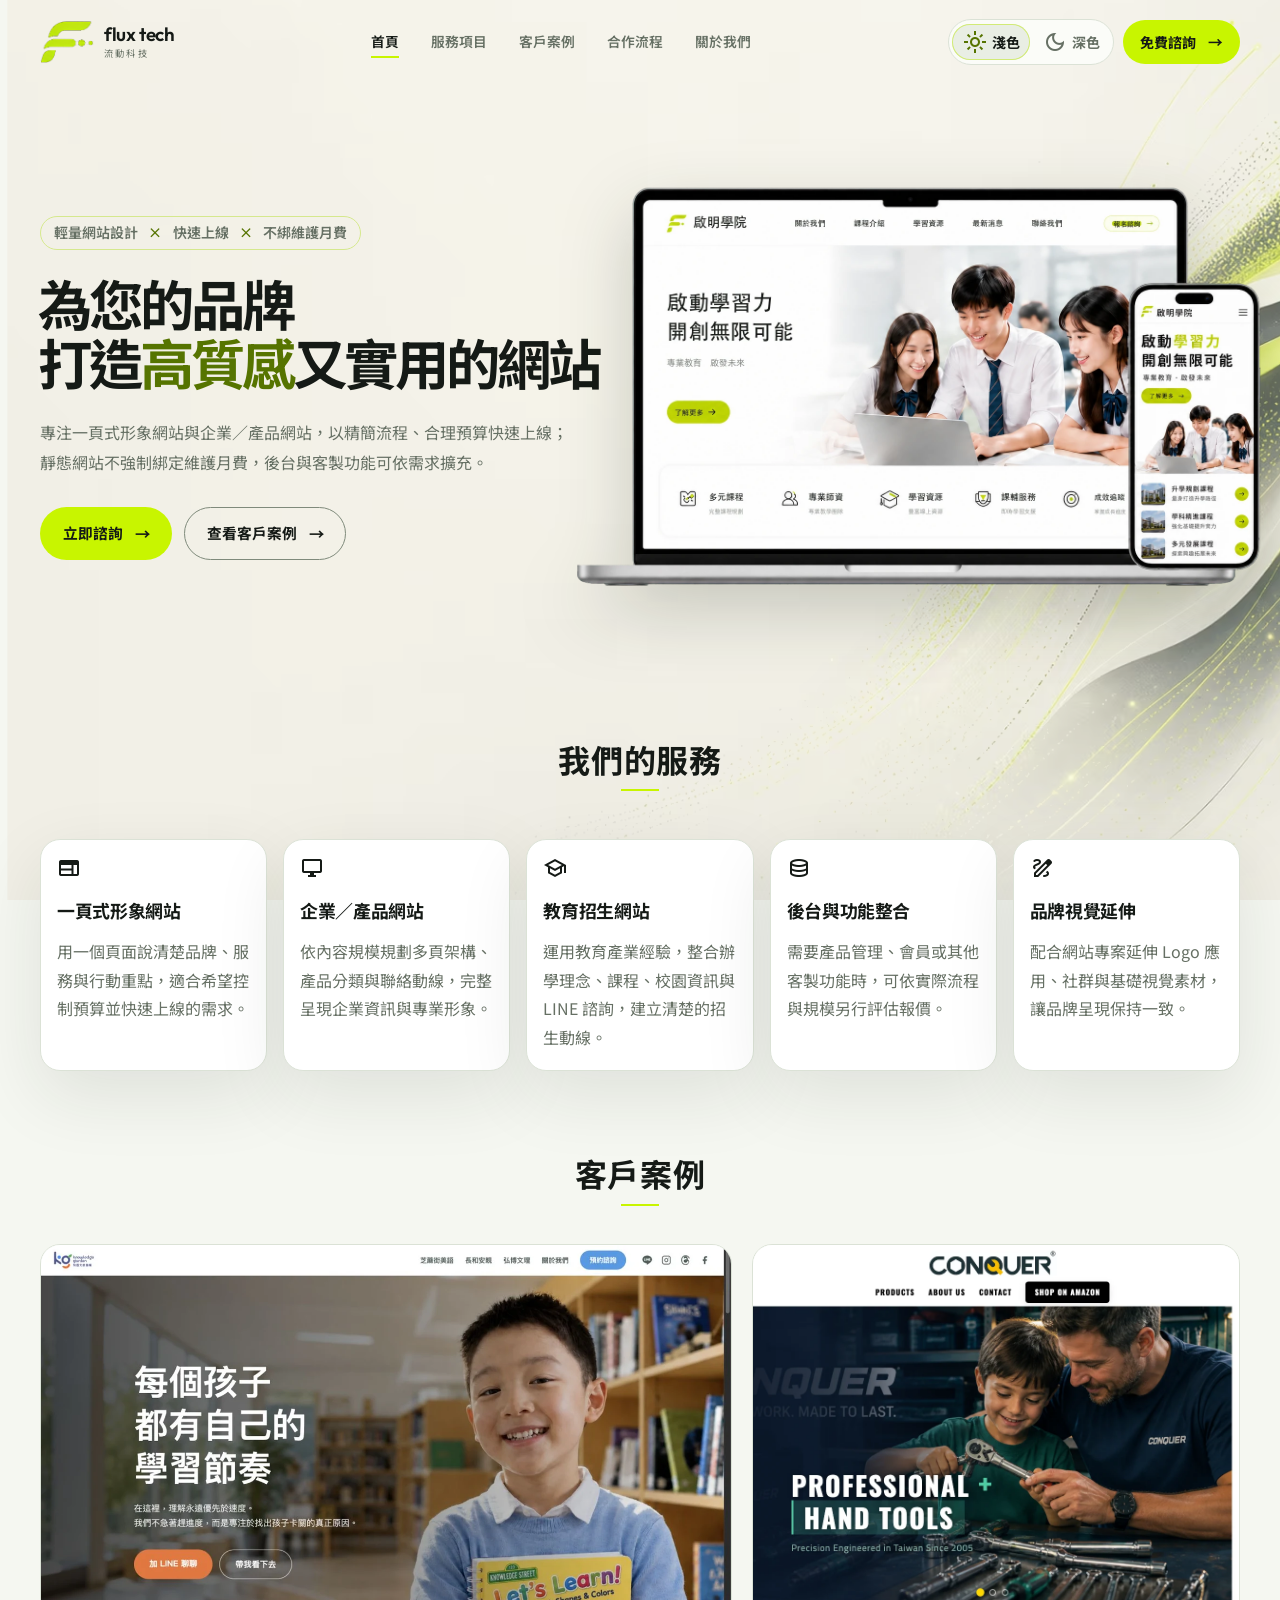
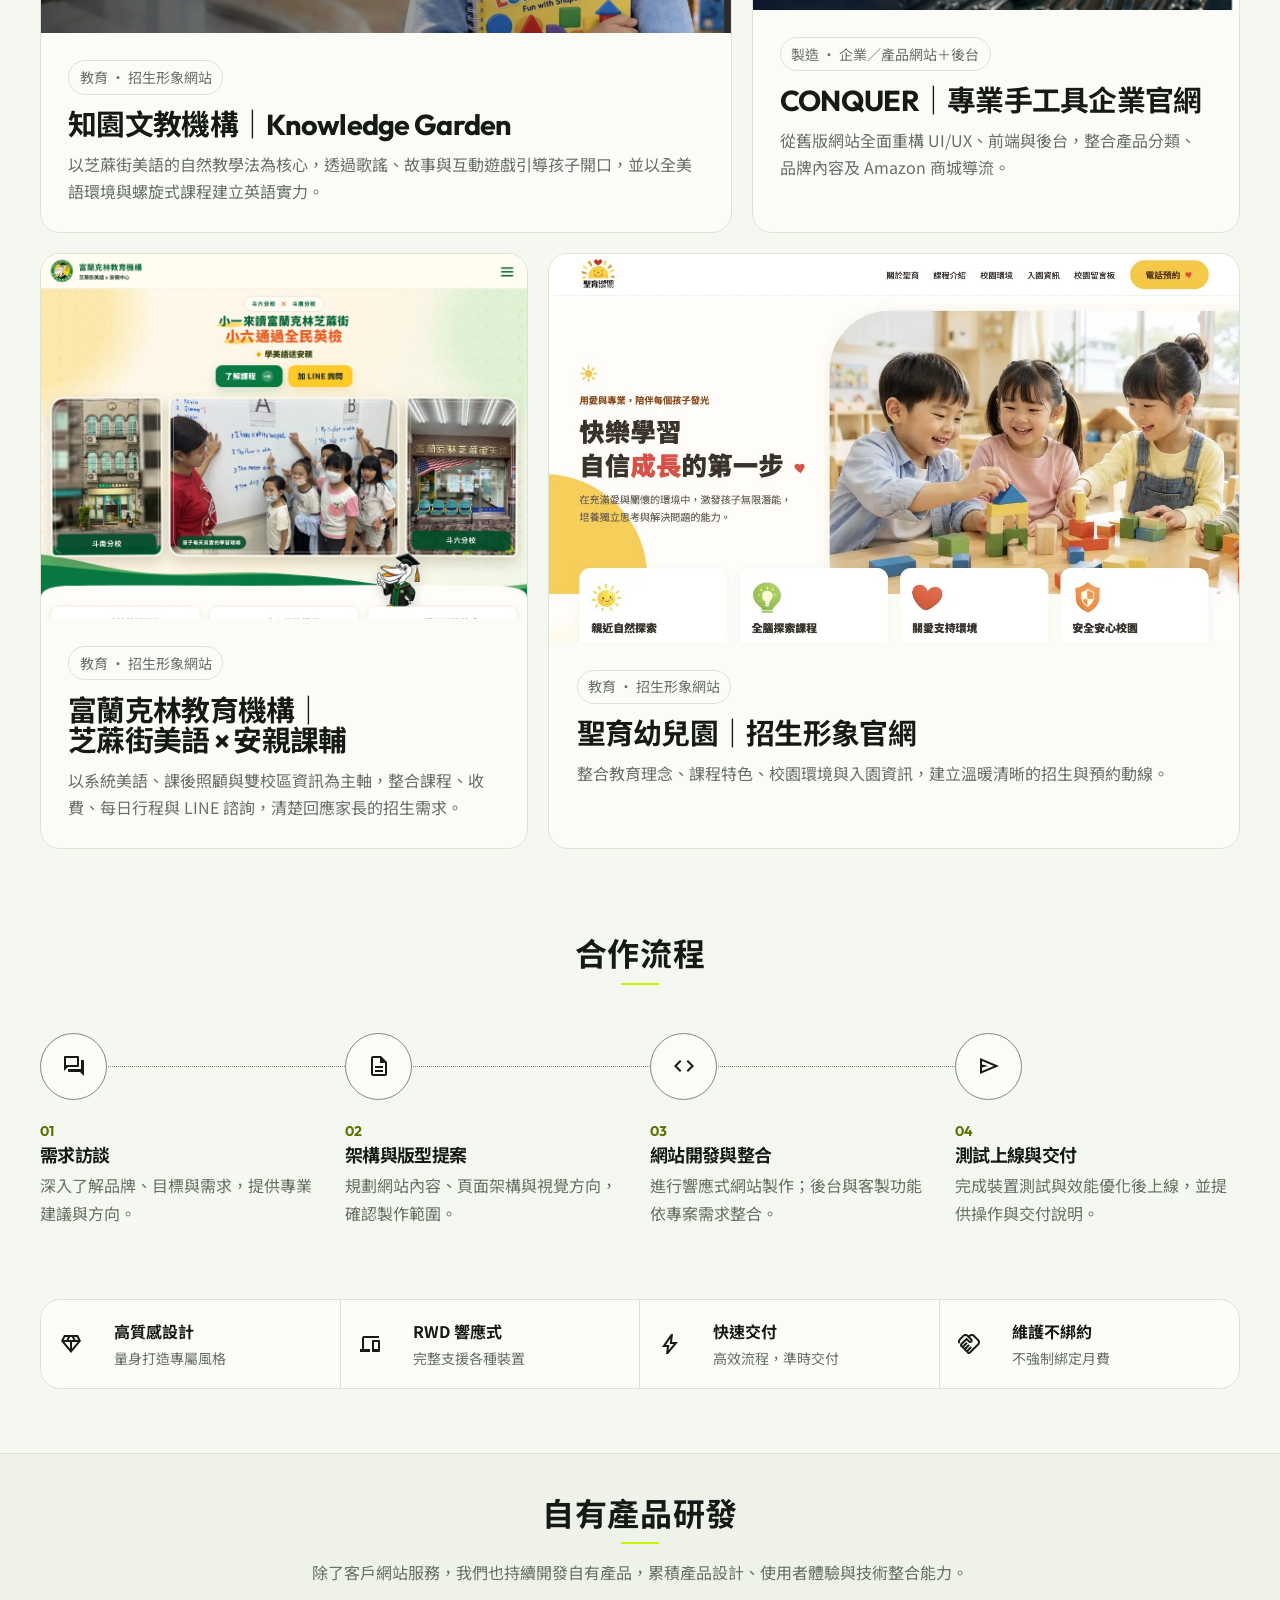
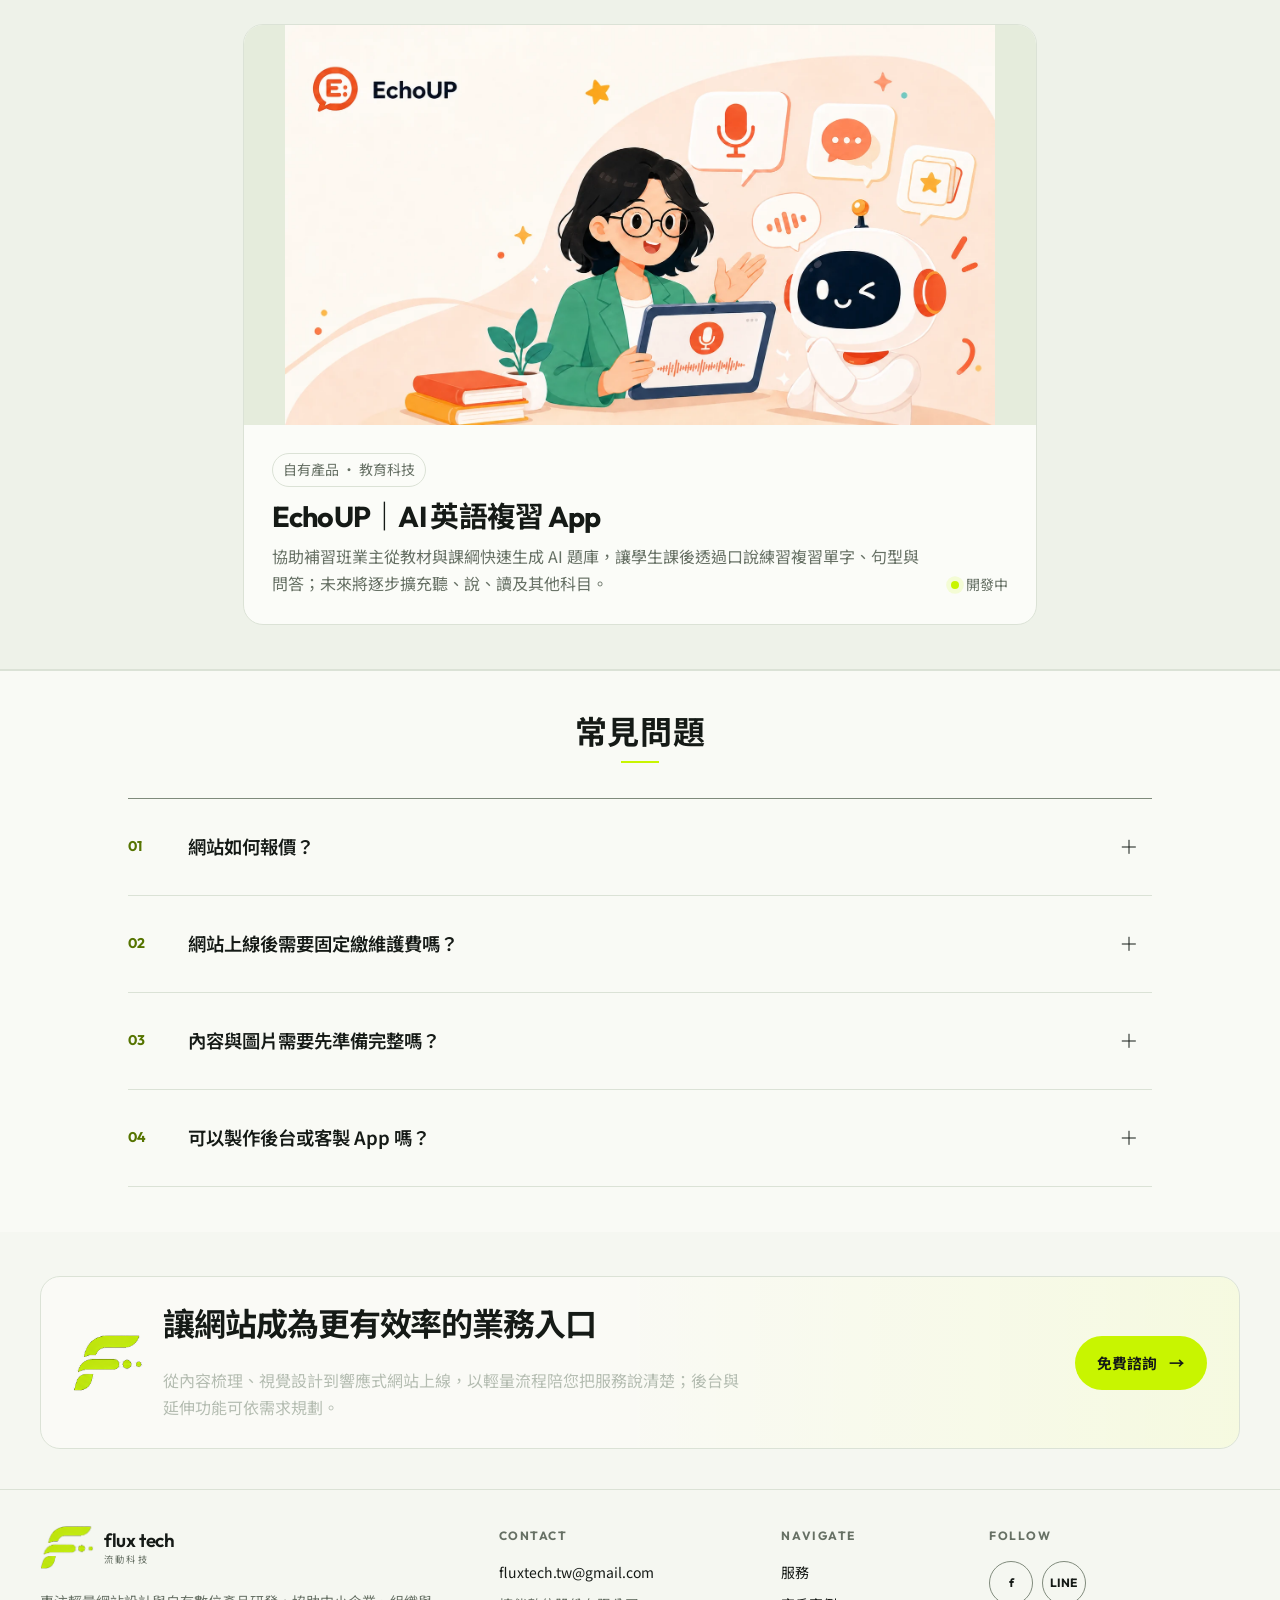
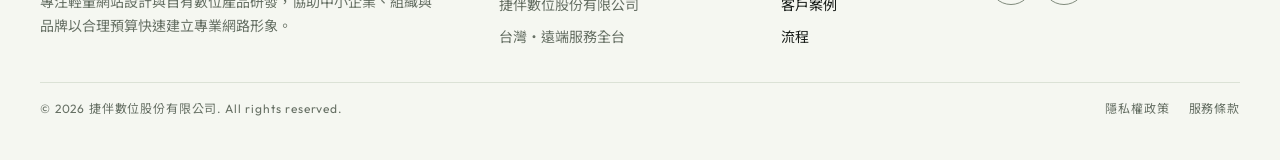
==== commit 78cdcf24: "feat: update portfolio case content" ====
--- a/static.html
+++ b/static.html
@@ -62,7 +62,7 @@
       href="https://fonts.googleapis.com/css2?family=Material+Symbols+Outlined:opsz,wght,FILL,GRAD@24,300,0,0"
       rel="stylesheet"
     >
-    <link rel="stylesheet" href="static.css?v=20260723-static-raster-only-1">
+    <link rel="stylesheet" href="static.css?v=20260723-case-rwd-2">
 
     <script type="application/ld+json">
       {
@@ -302,16 +302,52 @@
 
           <div class="work-grid">
             <article class="case-card case-card--featured reveal">
-              <a
-                class="case-card__link"
-                href="https://jjtsao.github.io/kindergarten-sample/index.html"
-                target="_blank"
-                rel="noopener noreferrer"
-                data-portfolio-link
-                data-case-id="sun-you-kindergarten"
-                data-category="education"
-                aria-label="查看聖育幼兒園招生形象官網"
-              >
+              <div class="case-card__link">
+                <div class="case-visual case-visual--project">
+                  <img src="assets/case-knowledge-garden-v1.webp" width="1265" height="712" alt="" loading="lazy">
+                </div>
+                <div class="case-card__meta">
+                  <div>
+                    <span class="case-card__category">教育 · 招生形象網站</span>
+                    <h3>知園文教機構｜Knowledge Garden</h3>
+                    <p>以芝蔴街美語的自然教學法為核心，透過歌謠、故事與互動遊戲引導孩子開口，並以全美語環境與螺旋式課程建立英語實力。</p>
+                  </div>
+                </div>
+              </div>
+            </article>
+
+            <article class="case-card case-card--tall-thumb reveal">
+              <div class="case-card__link">
+                <div class="case-visual case-visual--project case-visual--conquer">
+                  <img src="assets/case-conquer-v2.webp" width="1024" height="768" alt="" loading="lazy">
+                </div>
+                <div class="case-card__meta">
+                  <div>
+                    <span class="case-card__category">製造 · 企業／產品網站＋後台</span>
+                    <h3>CONQUER｜專業手工具企業官網</h3>
+                    <p>從舊版網站全面重構 UI/UX、前端與後台，整合產品分類、品牌內容及 Amazon 商城導流。</p>
+                  </div>
+                </div>
+              </div>
+            </article>
+
+            <article class="case-card case-card--tall-thumb reveal">
+              <div class="case-card__link">
+                <div class="case-visual case-visual--project">
+                  <img src="assets/case-franklin-school-v6.webp" width="1024" height="768" alt="" loading="lazy">
+                </div>
+                <div class="case-card__meta">
+                  <div>
+                    <span class="case-card__category">教育 · 招生形象網站</span>
+                    <h3>富蘭克林教育機構｜芝蔴街美語 × 安親課輔</h3>
+                    <p>以系統美語、課後照顧與雙校區資訊為主軸，整合課程、收費、每日行程與 LINE 諮詢，清楚回應家長的招生需求。</p>
+                  </div>
+                </div>
+              </div>
+            </article>
+
+            <article class="case-card case-card--wide reveal">
+              <div class="case-card__link">
                 <div class="case-visual case-visual--project">
                   <img src="assets/case-sunyou-v1.webp" width="1265" height="712" alt="" loading="lazy">
                 </div>
@@ -321,34 +357,8 @@
                     <h3>聖育幼兒園｜招生形象官網</h3>
                     <p>整合教育理念、課程特色、校園環境與入園資訊，建立溫暖清晰的招生與預約動線。</p>
                   </div>
-                  <span class="case-card__arrow" aria-hidden="true">↗</span>
-                </div>
-              </a>
-            </article>
-
-            <article class="case-card reveal">
-              <a
-                class="case-card__link"
-                href="https://www.conquer.tw"
-                target="_blank"
-                rel="noopener noreferrer"
-                data-portfolio-link
-                data-case-id="conquer-tools"
-                data-category="manufacturing"
-                aria-label="查看 CONQUER 專業手工具企業官網"
-              >
-                <div class="case-visual case-visual--project case-visual--conquer">
-                  <img src="assets/case-conquer-v1.webp" width="1265" height="712" alt="" loading="lazy">
-                </div>
-                <div class="case-card__meta">
-                  <div>
-                    <span class="case-card__category">製造 · 企業／產品網站＋後台</span>
-                    <h3>CONQUER｜專業手工具企業官網</h3>
-                    <p>從舊版網站全面重構 UI/UX、前端與後台，整合產品分類、品牌內容及 Amazon 商城導流。</p>
-                  </div>
-                  <span class="case-card__arrow" aria-hidden="true">↗</span>
-                </div>
-              </a>
+                </div>
+              </div>
             </article>
           </div>
         </div>
--- a/static.css
+++ b/static.css
@@ -1033,6 +1033,7 @@
 
   .case-card__link {
     display: grid;
+    align-content: start;
     height: 100%;
     overflow: hidden;
     border: 1px solid var(--line);
@@ -1054,6 +1055,10 @@
   .work-section .case-visual {
     min-height: 0;
     aspect-ratio: 1265 / 712;
+  }
+
+  .work-section .case-card--tall-thumb .case-visual {
+    aspect-ratio: 4 / 3;
   }
 
   .case-visual--project > img {
@@ -2123,7 +2128,11 @@
       grid-column: 1 / -1;
     }
 
-    .case-card:not(.case-card--featured):not(.case-card--coming) {
+    .case-card:not(.case-card--featured):not(.case-card--coming):not(.case-card--wide) {
+      grid-column: 1 / -1;
+    }
+
+    .case-card--wide {
       grid-column: 1 / -1;
     }
 
@@ -2350,8 +2359,12 @@
       grid-column: span 7;
     }
 
-    .case-card:not(.case-card--featured):not(.case-card--coming) {
+    .case-card:not(.case-card--featured):not(.case-card--coming):not(.case-card--wide) {
       grid-column: span 5;
+    }
+
+    .case-card--wide {
+      grid-column: span 7;
     }
 
     .case-card--app-small {
@@ -2370,6 +2383,10 @@
     .case-card:not(.case-card--featured):not(.case-card--coming) .case-visual {
       min-height: 0;
       aspect-ratio: 1265 / 712;
+    }
+
+    .work-section .work-grid .case-card--tall-thumb .case-visual {
+      aspect-ratio: 4 / 3;
     }
 
     .case-card--coming .case-visual {
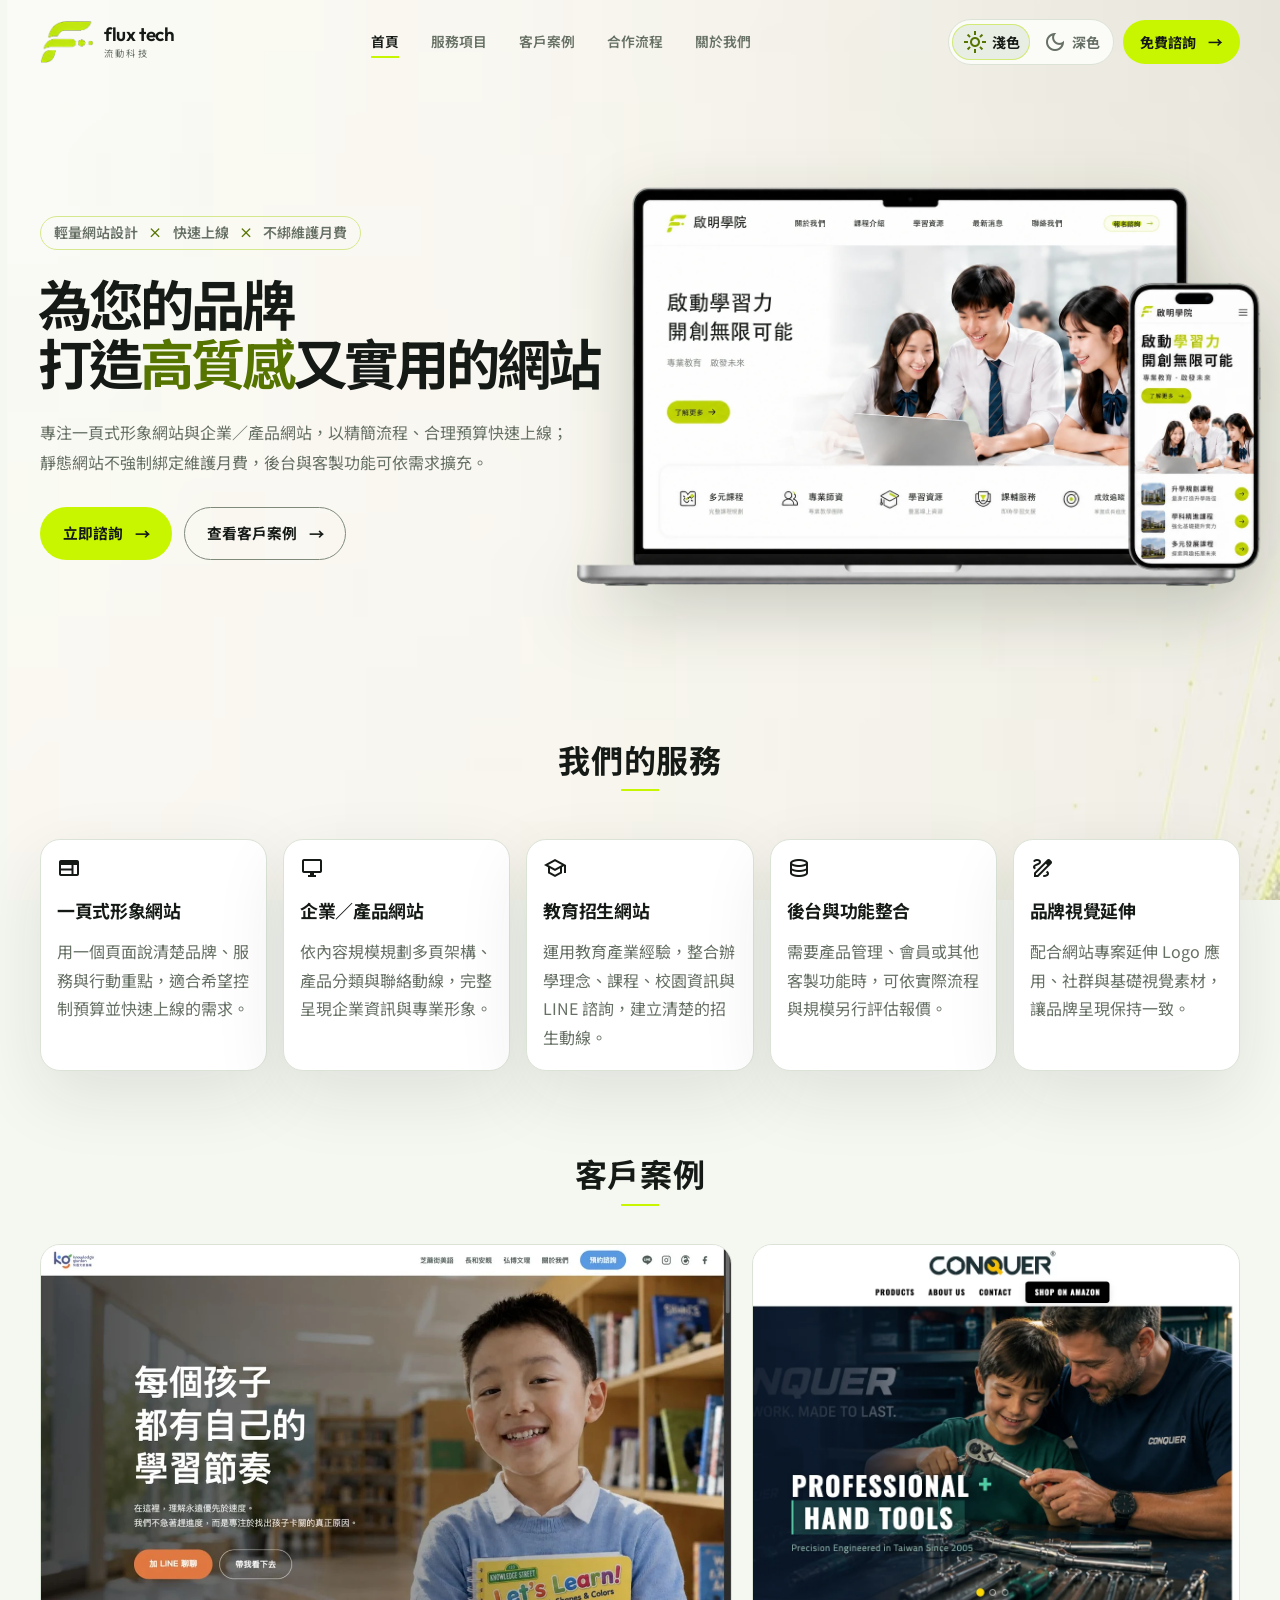
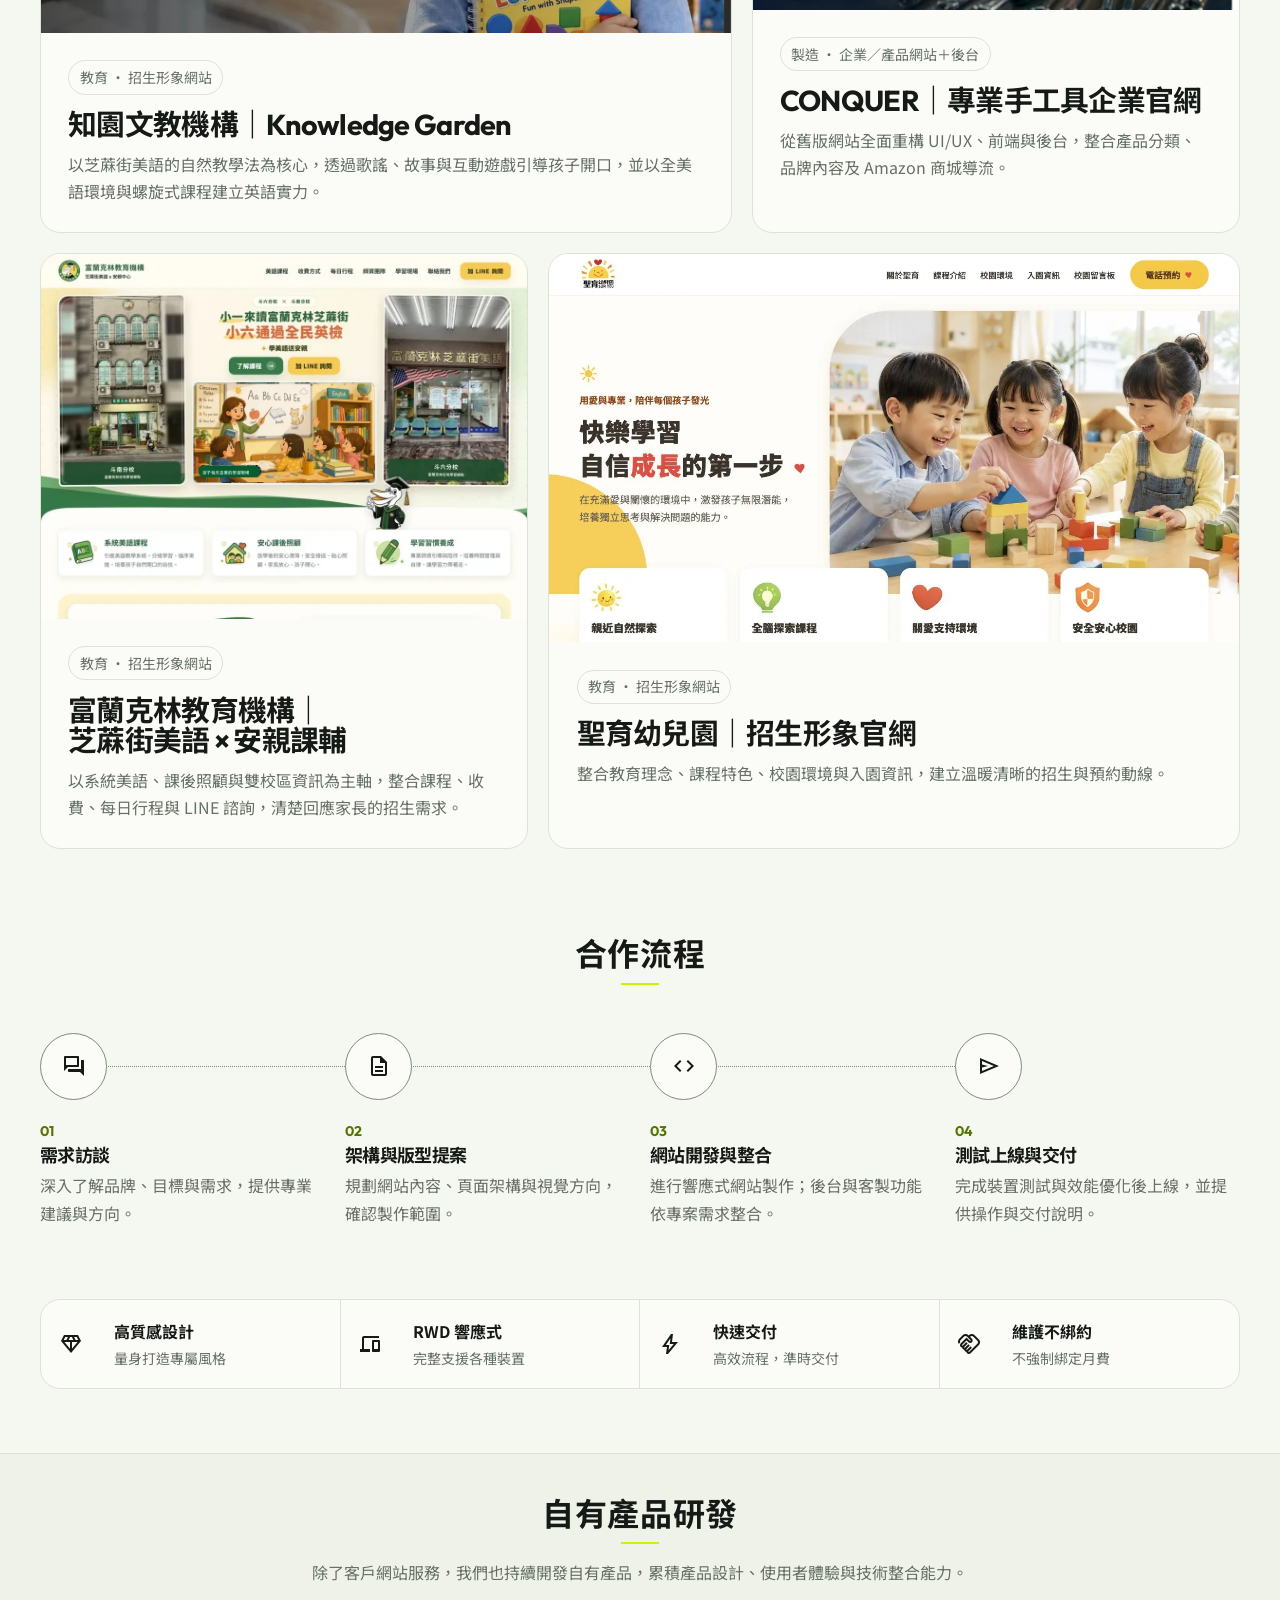
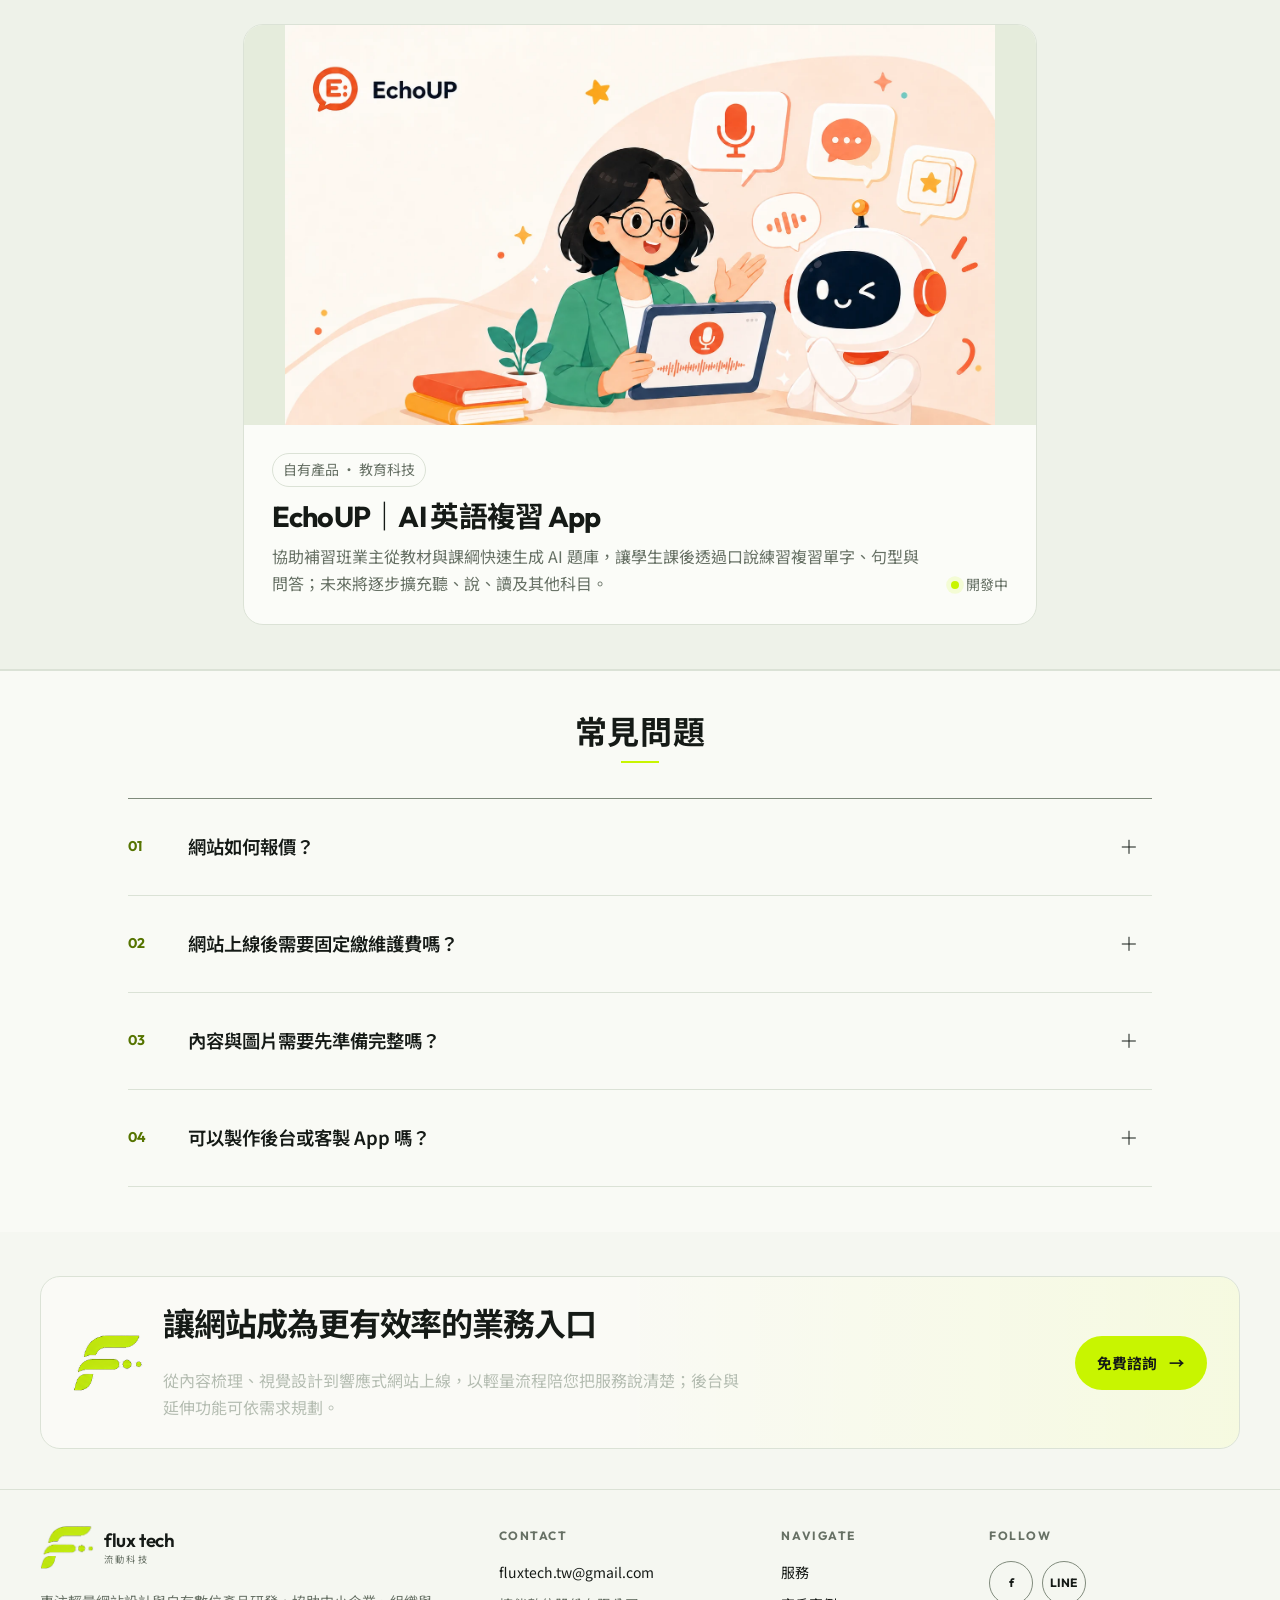
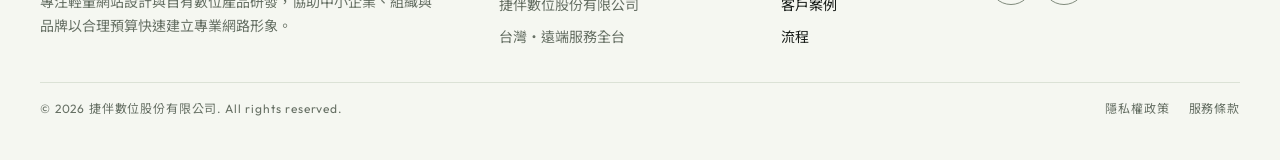
==== commit b9a3ca5e: "feat: update Franklin case thumbnail" ====
--- a/static.html
+++ b/static.html
@@ -334,7 +334,7 @@
             <article class="case-card case-card--tall-thumb reveal">
               <div class="case-card__link">
                 <div class="case-visual case-visual--project">
-                  <img src="assets/case-franklin-school-v6.webp" width="1024" height="768" alt="" loading="lazy">
+                  <img src="assets/case-franklin-school-v8.webp" width="1024" height="768" alt="富蘭克林教育機構首頁，呈現芝蔴街美語課程與斗六、斗南分校資訊" loading="lazy">
                 </div>
                 <div class="case-card__meta">
                   <div>
@@ -463,25 +463,25 @@
             <details class="reveal">
               <summary><span>01</span>網站如何報價？<i aria-hidden="true"></i></summary>
               <div class="faq-answer">
-                <p>我們會依頁面數量、內容整理、設計需求與功能範圍評估。先透過 LINE 了解需求後提供報價；目前以輕量的一頁式網站為主，若需多頁、後台或客製功能會另行估價。</p>
+                <p>我們會依頁面數量、內容整理、設計需求與功能範圍評估。歡迎先透過 LINE 與我們聊聊需求，再提供報價；目前以輕量的一頁式網站為主，若需多頁、後台或客製功能會另行估價。</p>
               </div>
             </details>
             <details class="reveal">
               <summary><span>02</span>網站上線後需要固定繳維護費嗎？<i aria-hidden="true"></i></summary>
               <div class="faq-answer">
-                <p>靜態網站不強制綁定維護月費。網域、主機等第三方費用仍依實際方案支付；日後若需要改版、內容更新或技術支援，再依工作範圍另外報價。</p>
+                <p>靜態一頁式網站的標準方案不收取維護月費。網域、主機等第三方服務，將由您直接向供應商購買與支付；若已有網域，也可直接沿用。日後如需改版、內容更新或技術支援，則依實際工作範圍另行報價。</p>
               </div>
             </details>
             <details class="reveal">
               <summary><span>03</span>內容與圖片需要先準備完整嗎？<i aria-hidden="true"></i></summary>
               <div class="faq-answer">
-                <p>不用一開始全部備齊。我們會先確認網站目標與必要欄位，可先用暫代內容建立版型，再由您補上正式文字與圖片完成上線。</p>
+                <p>不用一開始就全部備齊。我們會先確認網站目標與必要欄位，先以暫用內容完成版型，再由您補上正式文字與圖片後上線。若能事先準備喜歡的照片素材與品牌內容，會更能呈現品牌特色與吸引力。</p>
               </div>
             </details>
             <details class="reveal">
               <summary><span>04</span>可以製作後台或客製 App 嗎？<i aria-hidden="true"></i></summary>
               <div class="faq-answer">
-                <p>可以個別評估，但不屬於目前的標準網站方案。後台、會員或其他客製功能會依流程與規模另行規劃；Fluxtech 現階段的 App 重心以 EchoUP、TeeMates 等自有產品研發為主。</p>
+                <p>可以個別評估，但不屬於目前的標準網站方案。後台、會員系統與其他客製功能，會依流程與規模另行規劃與報價。Fluxtech 現階段的 App 研發重心，放在 EchoUP 與其他規劃中的自有產品。</p>
               </div>
             </details>
           </div>
--- a/static.css
+++ b/static.css
@@ -1628,9 +1628,10 @@
 
   .faq-answer p {
     max-width: 45rem;
-    padding: 0 2.25rem 1.75rem;
+    padding: 0 2.25rem 1.75rem 2.95rem;
     color: var(--text-soft);
     font-size: 0.9rem;
+    text-wrap: pretty;
   }
 
   .contact-cta {
@@ -2198,7 +2199,7 @@
     }
 
     .faq-answer p {
-      padding-left: 3rem;
+      padding-left: 3.75rem;
     }
   }
 
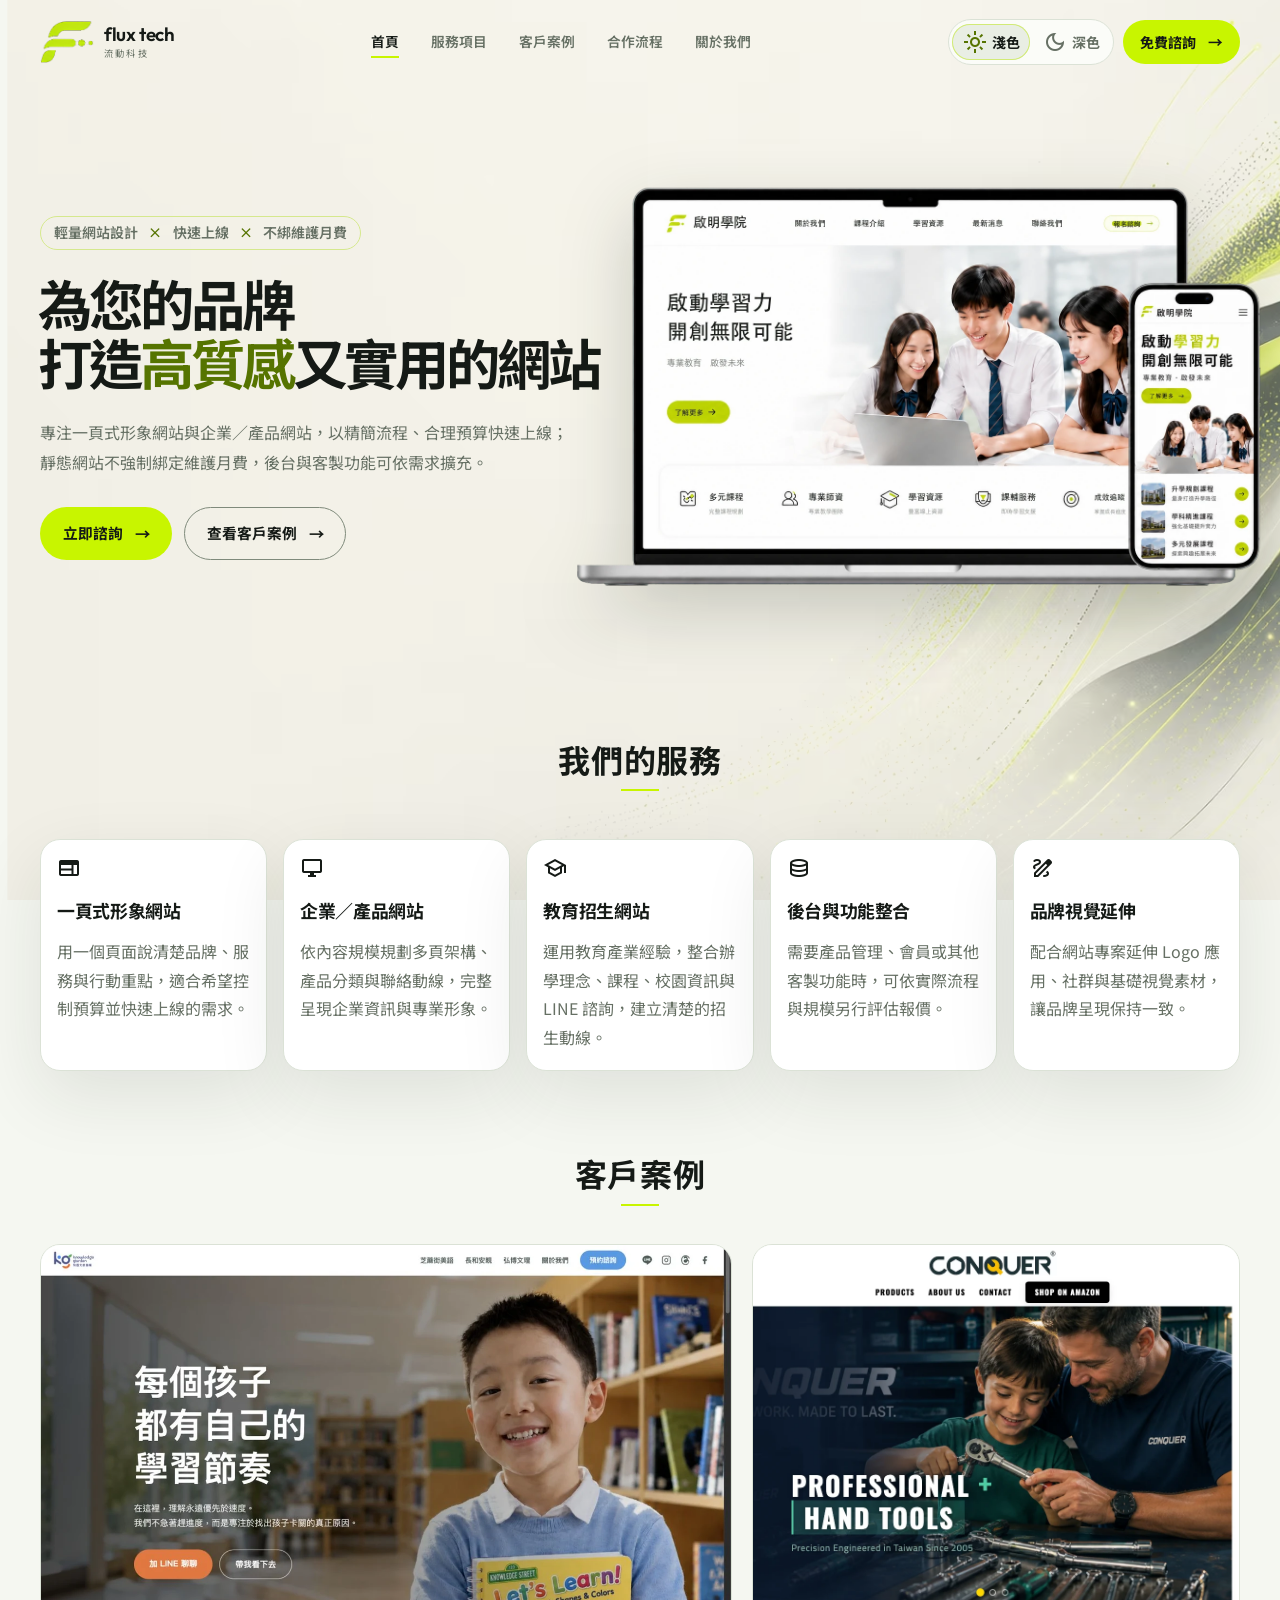
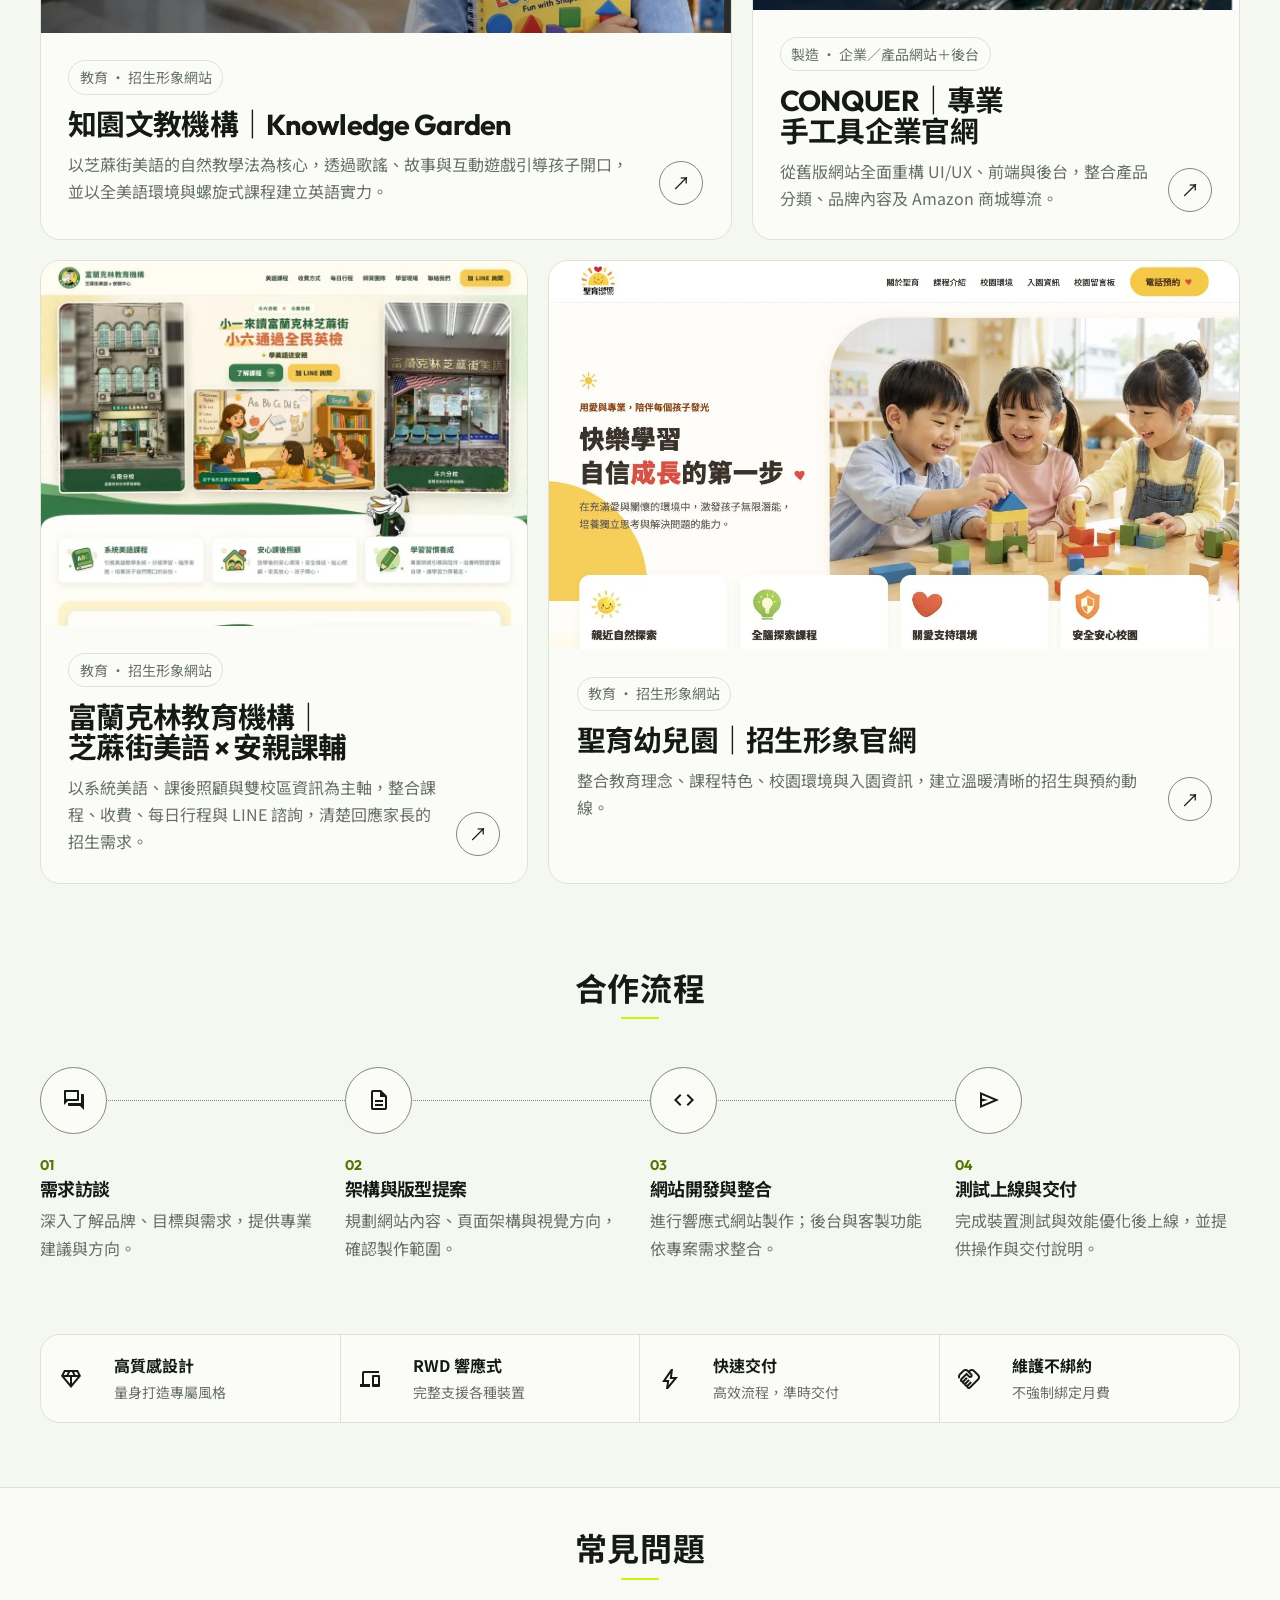
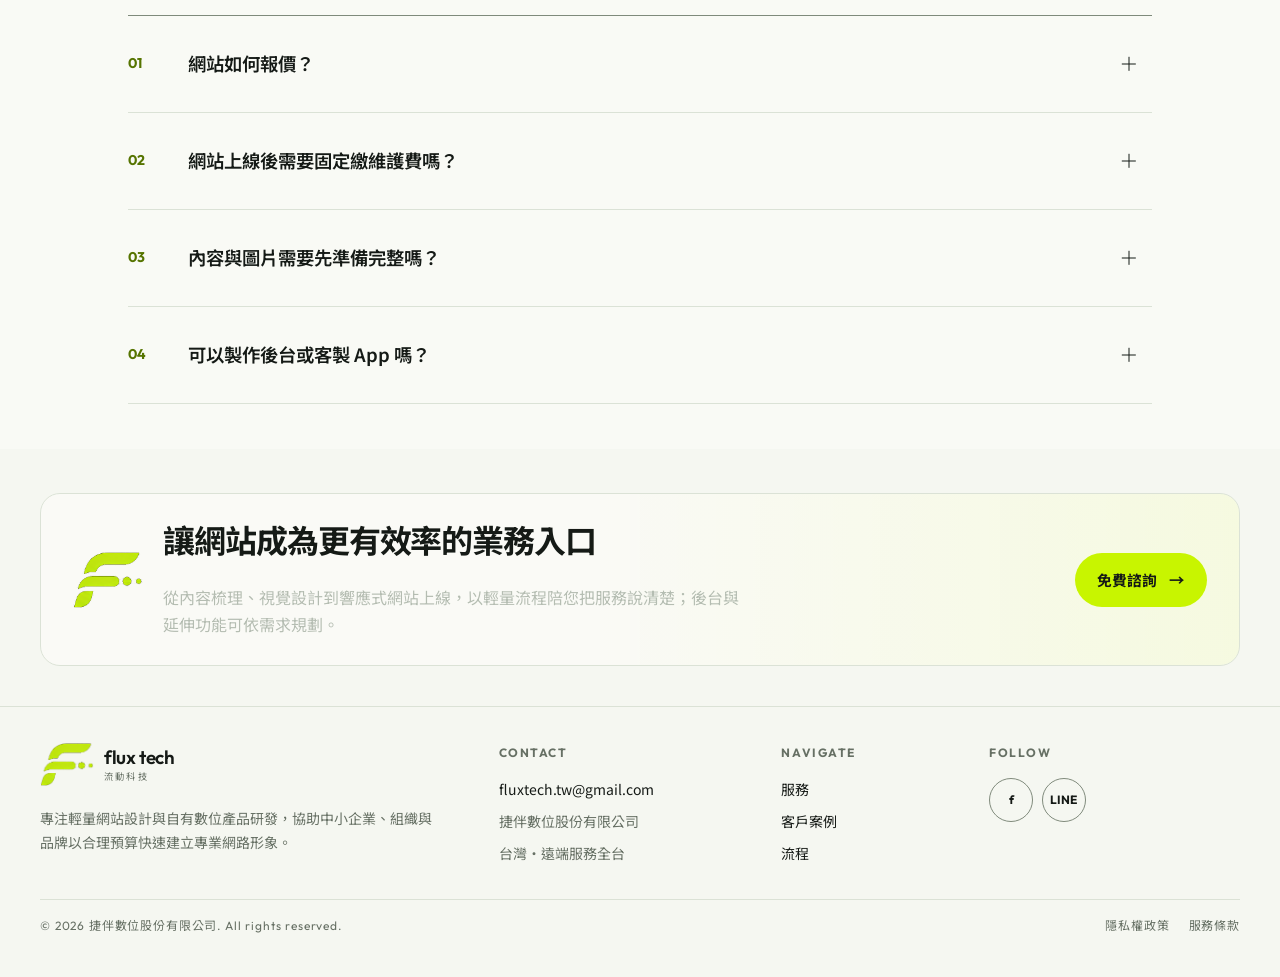
==== commit bde8c0a7: "feat: restore portfolio links and hide products" ====
--- a/static.html
+++ b/static.html
@@ -302,7 +302,16 @@
 
           <div class="work-grid">
             <article class="case-card case-card--featured reveal">
-              <div class="case-card__link">
+              <a
+                class="case-card__link"
+                href="https://kgedu.co"
+                target="_blank"
+                rel="noopener noreferrer"
+                data-portfolio-link
+                data-case-id="knowledge-garden"
+                data-category="education"
+                aria-label="查看知園文教機構 Knowledge Garden 官網"
+              >
                 <div class="case-visual case-visual--project">
                   <img src="assets/case-knowledge-garden-v1.webp" width="1265" height="712" alt="" loading="lazy">
                 </div>
@@ -312,12 +321,22 @@
                     <h3>知園文教機構｜Knowledge Garden</h3>
                     <p>以芝蔴街美語的自然教學法為核心，透過歌謠、故事與互動遊戲引導孩子開口，並以全美語環境與螺旋式課程建立英語實力。</p>
                   </div>
-                </div>
-              </div>
+                  <span class="case-card__arrow" aria-hidden="true">↗</span>
+                </div>
+              </a>
             </article>
 
             <article class="case-card case-card--tall-thumb reveal">
-              <div class="case-card__link">
+              <a
+                class="case-card__link"
+                href="https://www.conquer.tw"
+                target="_blank"
+                rel="noopener noreferrer"
+                data-portfolio-link
+                data-case-id="conquer-tools"
+                data-category="manufacturing"
+                aria-label="查看 CONQUER 專業手工具企業官網"
+              >
                 <div class="case-visual case-visual--project case-visual--conquer">
                   <img src="assets/case-conquer-v2.webp" width="1024" height="768" alt="" loading="lazy">
                 </div>
@@ -327,12 +346,22 @@
                     <h3>CONQUER｜專業手工具企業官網</h3>
                     <p>從舊版網站全面重構 UI/UX、前端與後台，整合產品分類、品牌內容及 Amazon 商城導流。</p>
                   </div>
-                </div>
-              </div>
+                  <span class="case-card__arrow" aria-hidden="true">↗</span>
+                </div>
+              </a>
             </article>
 
             <article class="case-card case-card--tall-thumb reveal">
-              <div class="case-card__link">
+              <a
+                class="case-card__link"
+                href="https://jjtsao.github.io/Franklin-school/"
+                target="_blank"
+                rel="noopener noreferrer"
+                data-portfolio-link
+                data-case-id="franklin-school"
+                data-category="education"
+                aria-label="查看富蘭克林教育機構官網"
+              >
                 <div class="case-visual case-visual--project">
                   <img src="assets/case-franklin-school-v8.webp" width="1024" height="768" alt="富蘭克林教育機構首頁，呈現芝蔴街美語課程與斗六、斗南分校資訊" loading="lazy">
                 </div>
@@ -342,12 +371,22 @@
                     <h3>富蘭克林教育機構｜芝蔴街美語 × 安親課輔</h3>
                     <p>以系統美語、課後照顧與雙校區資訊為主軸，整合課程、收費、每日行程與 LINE 諮詢，清楚回應家長的招生需求。</p>
                   </div>
-                </div>
-              </div>
+                  <span class="case-card__arrow" aria-hidden="true">↗</span>
+                </div>
+              </a>
             </article>
 
             <article class="case-card case-card--wide reveal">
-              <div class="case-card__link">
+              <a
+                class="case-card__link"
+                href="https://jjtsao.github.io/kindergarten-sample/index.html"
+                target="_blank"
+                rel="noopener noreferrer"
+                data-portfolio-link
+                data-case-id="sun-you-kindergarten"
+                data-category="education"
+                aria-label="查看聖育幼兒園招生形象官網"
+              >
                 <div class="case-visual case-visual--project">
                   <img src="assets/case-sunyou-v1.webp" width="1265" height="712" alt="" loading="lazy">
                 </div>
@@ -357,8 +396,9 @@
                     <h3>聖育幼兒園｜招生形象官網</h3>
                     <p>整合教育理念、課程特色、校園環境與入園資訊，建立溫暖清晰的招生與預約動線。</p>
                   </div>
-                </div>
-              </div>
+                  <span class="case-card__arrow" aria-hidden="true">↗</span>
+                </div>
+              </a>
             </article>
           </div>
         </div>
@@ -399,7 +439,7 @@
         </div>
       </section>
 
-      <section class="product-section section" id="products" aria-labelledby="products-title">
+      <section class="product-section section" id="products" aria-labelledby="products-title" hidden>
         <div class="container">
           <div class="mockup-section-title product-section__title reveal">
             <h2 id="products-title">自有產品研發</h2>
